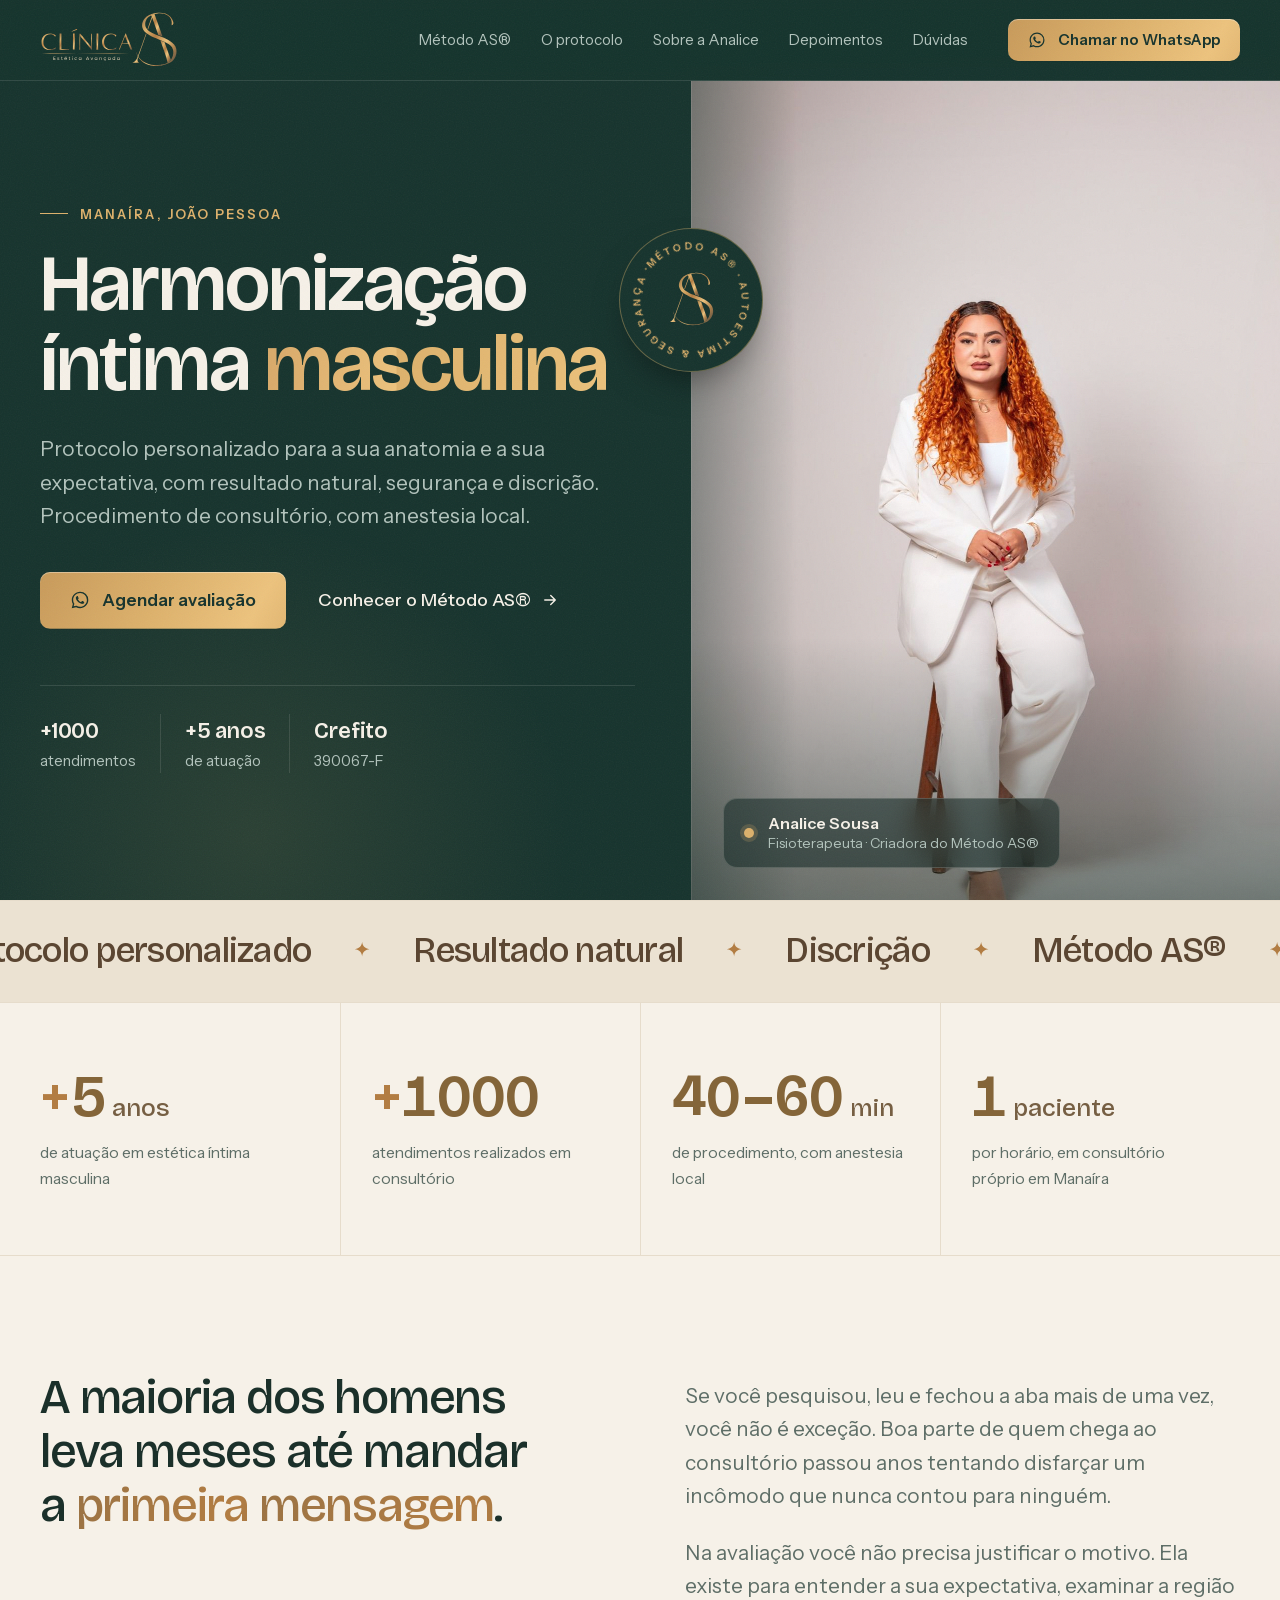
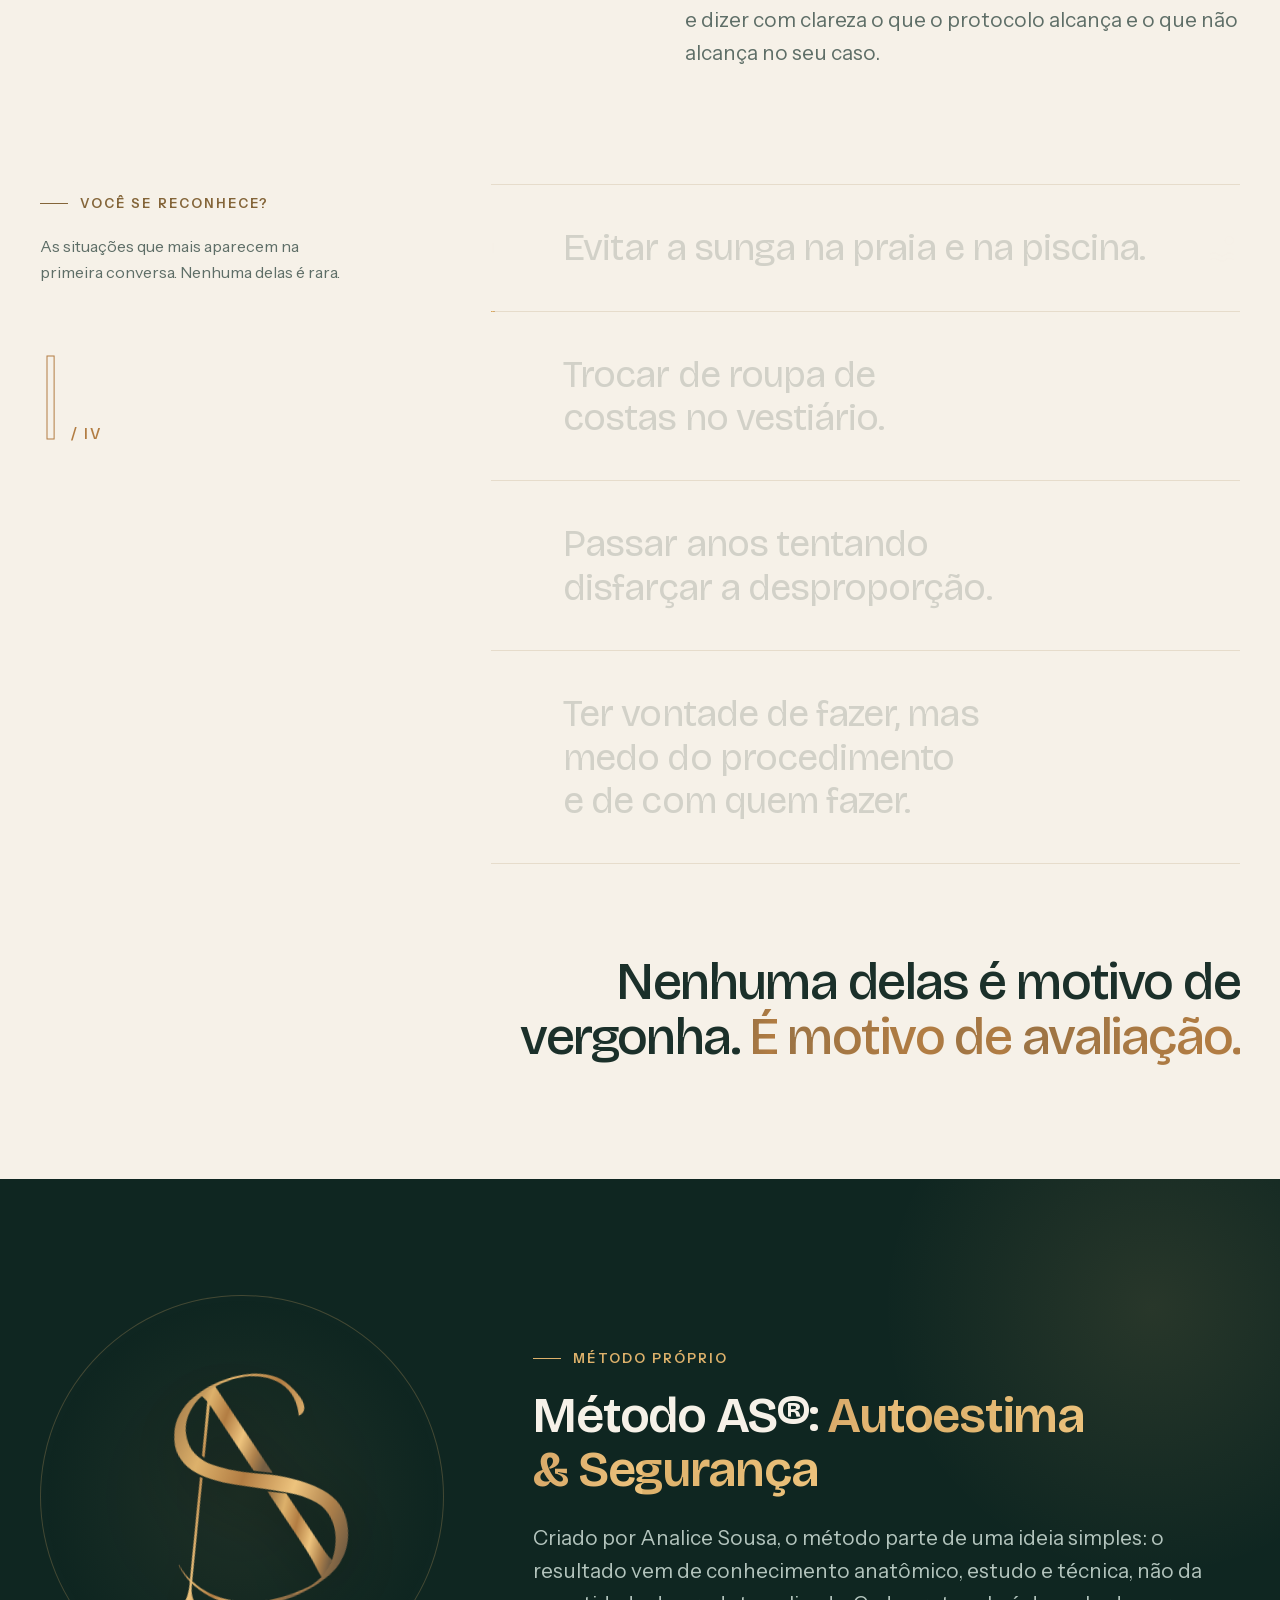
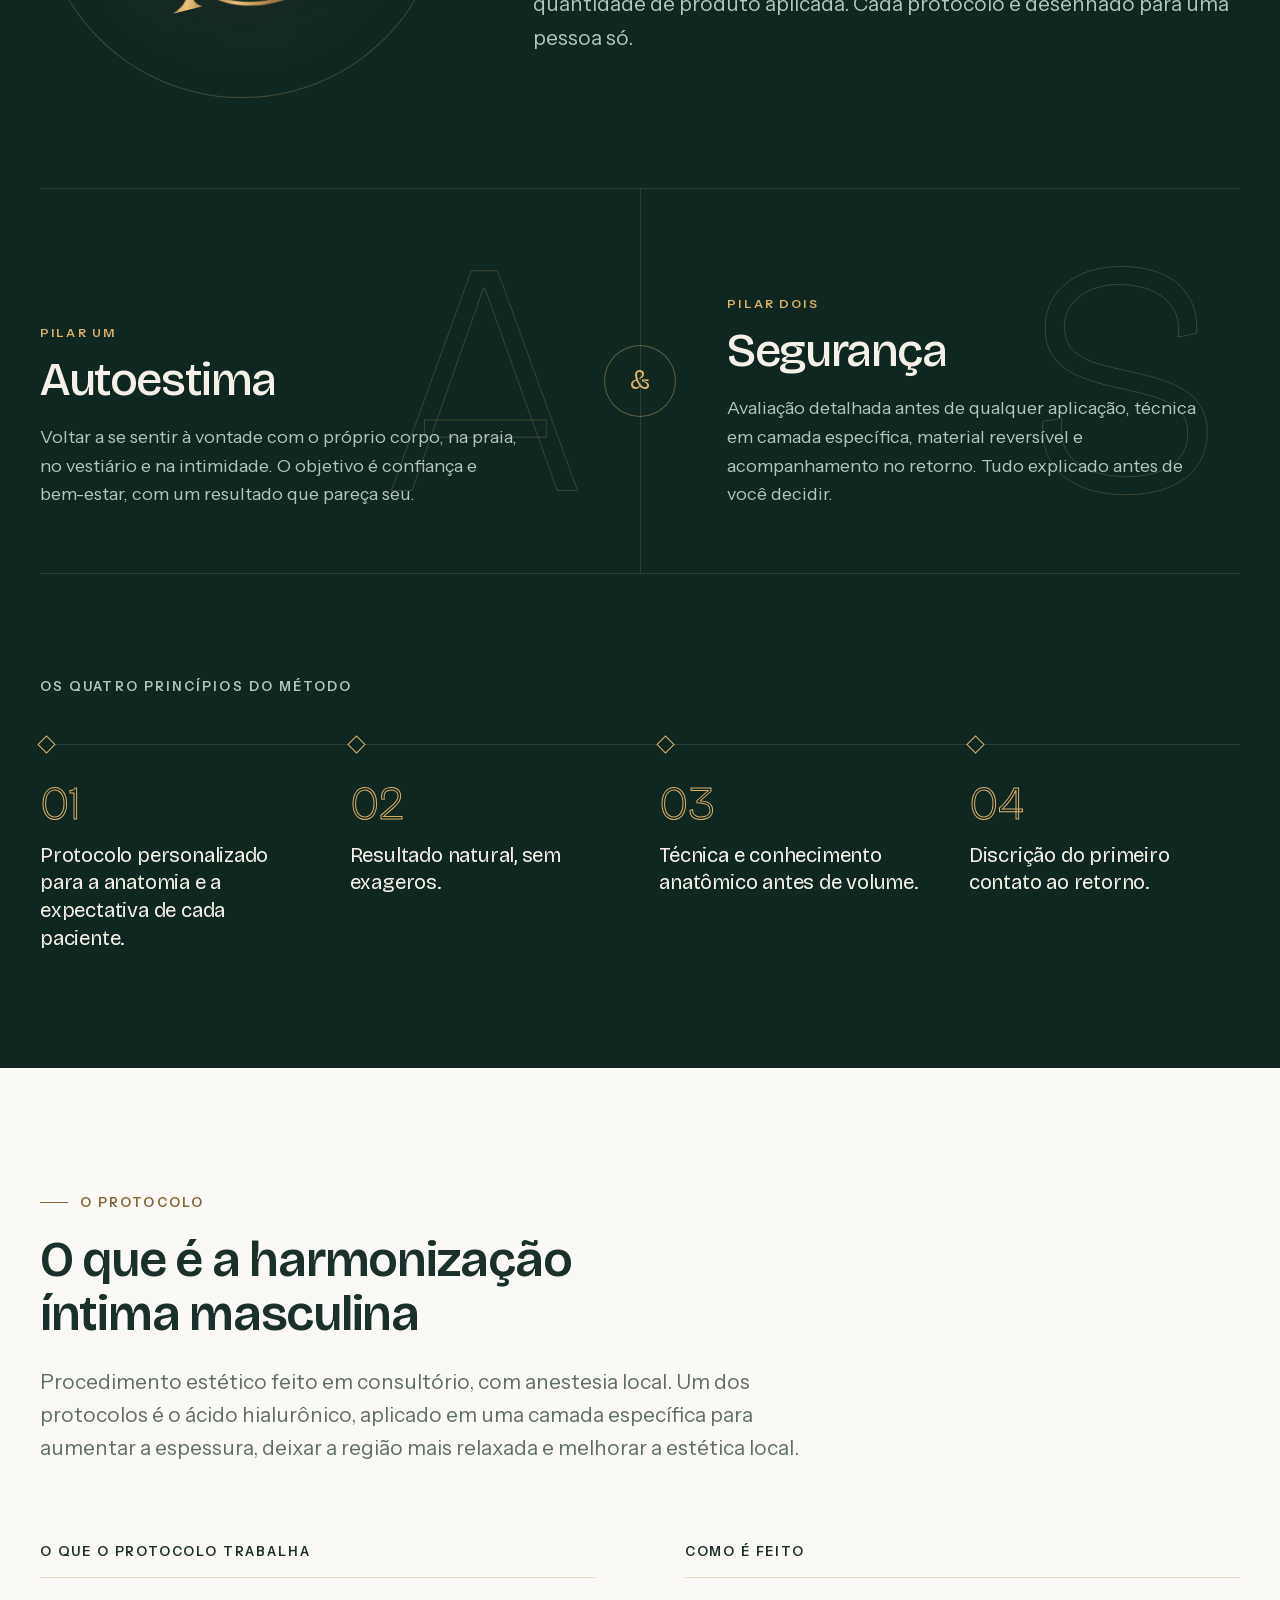
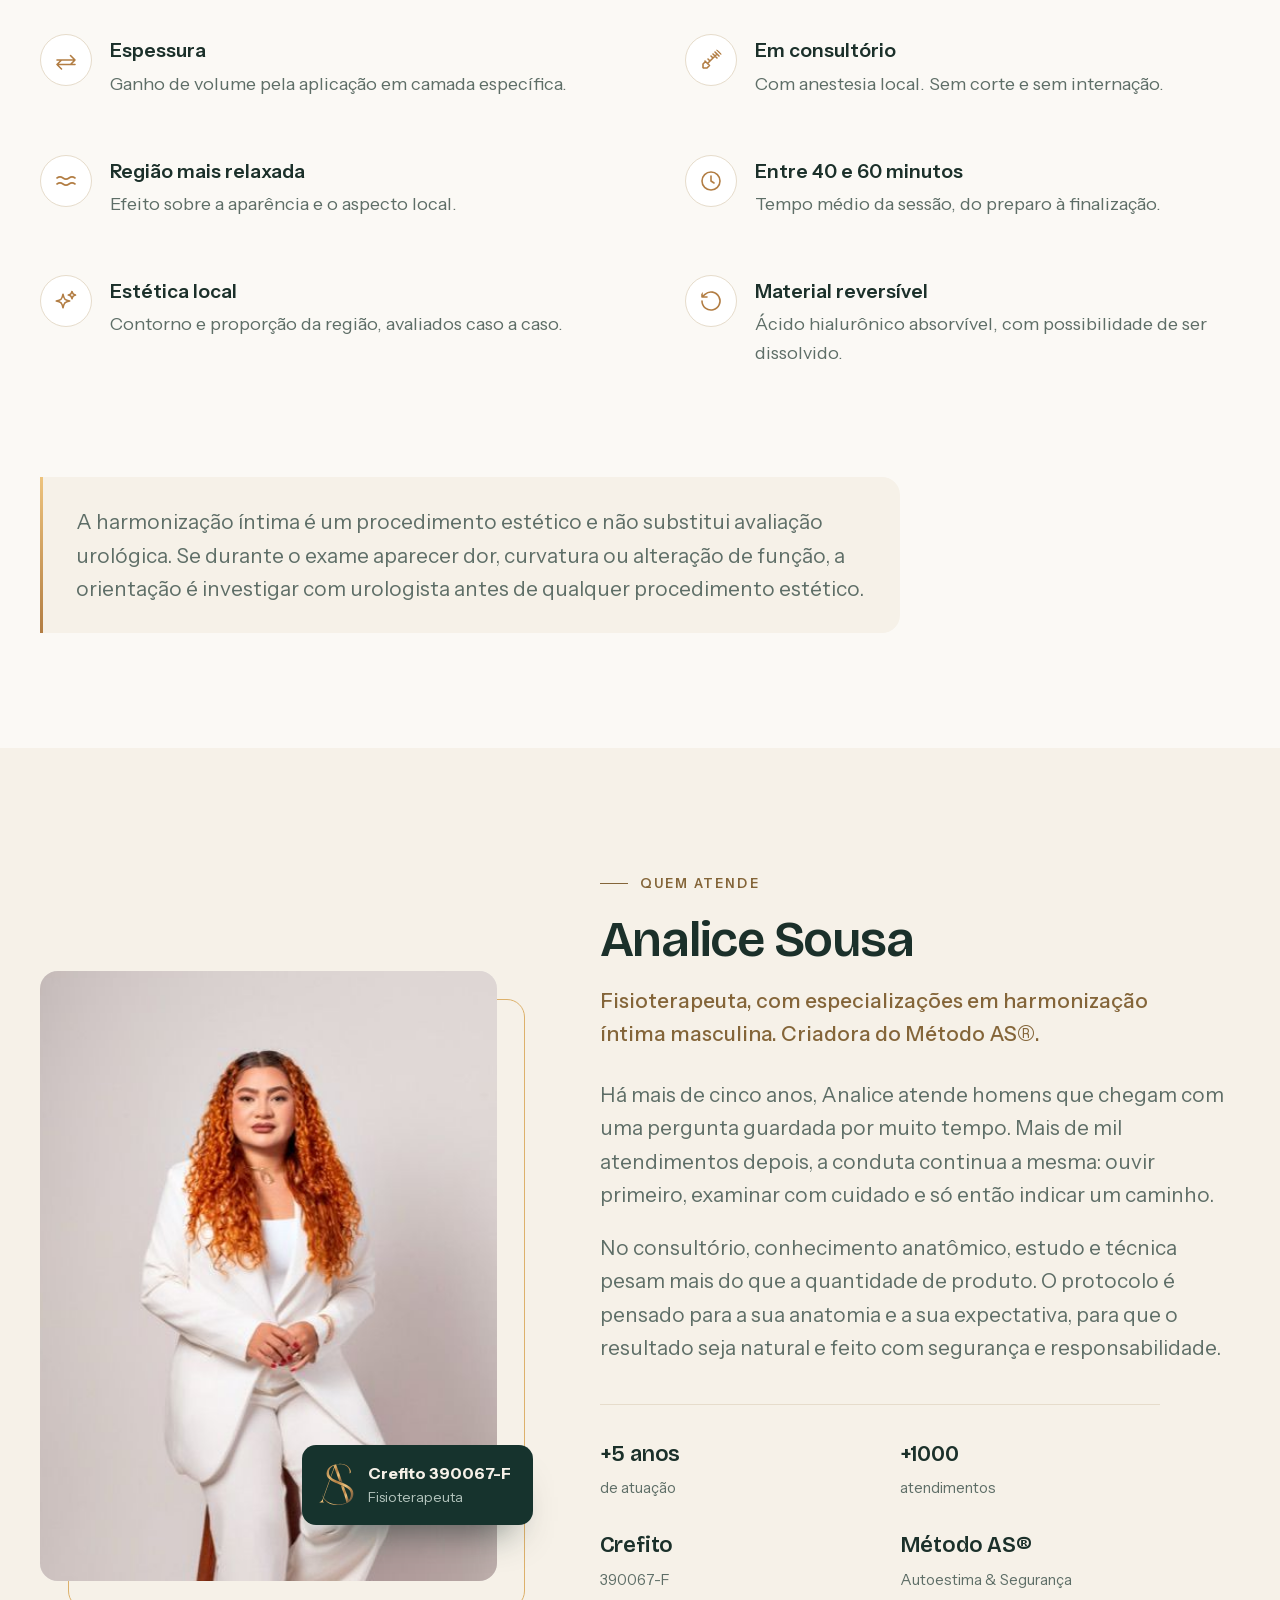
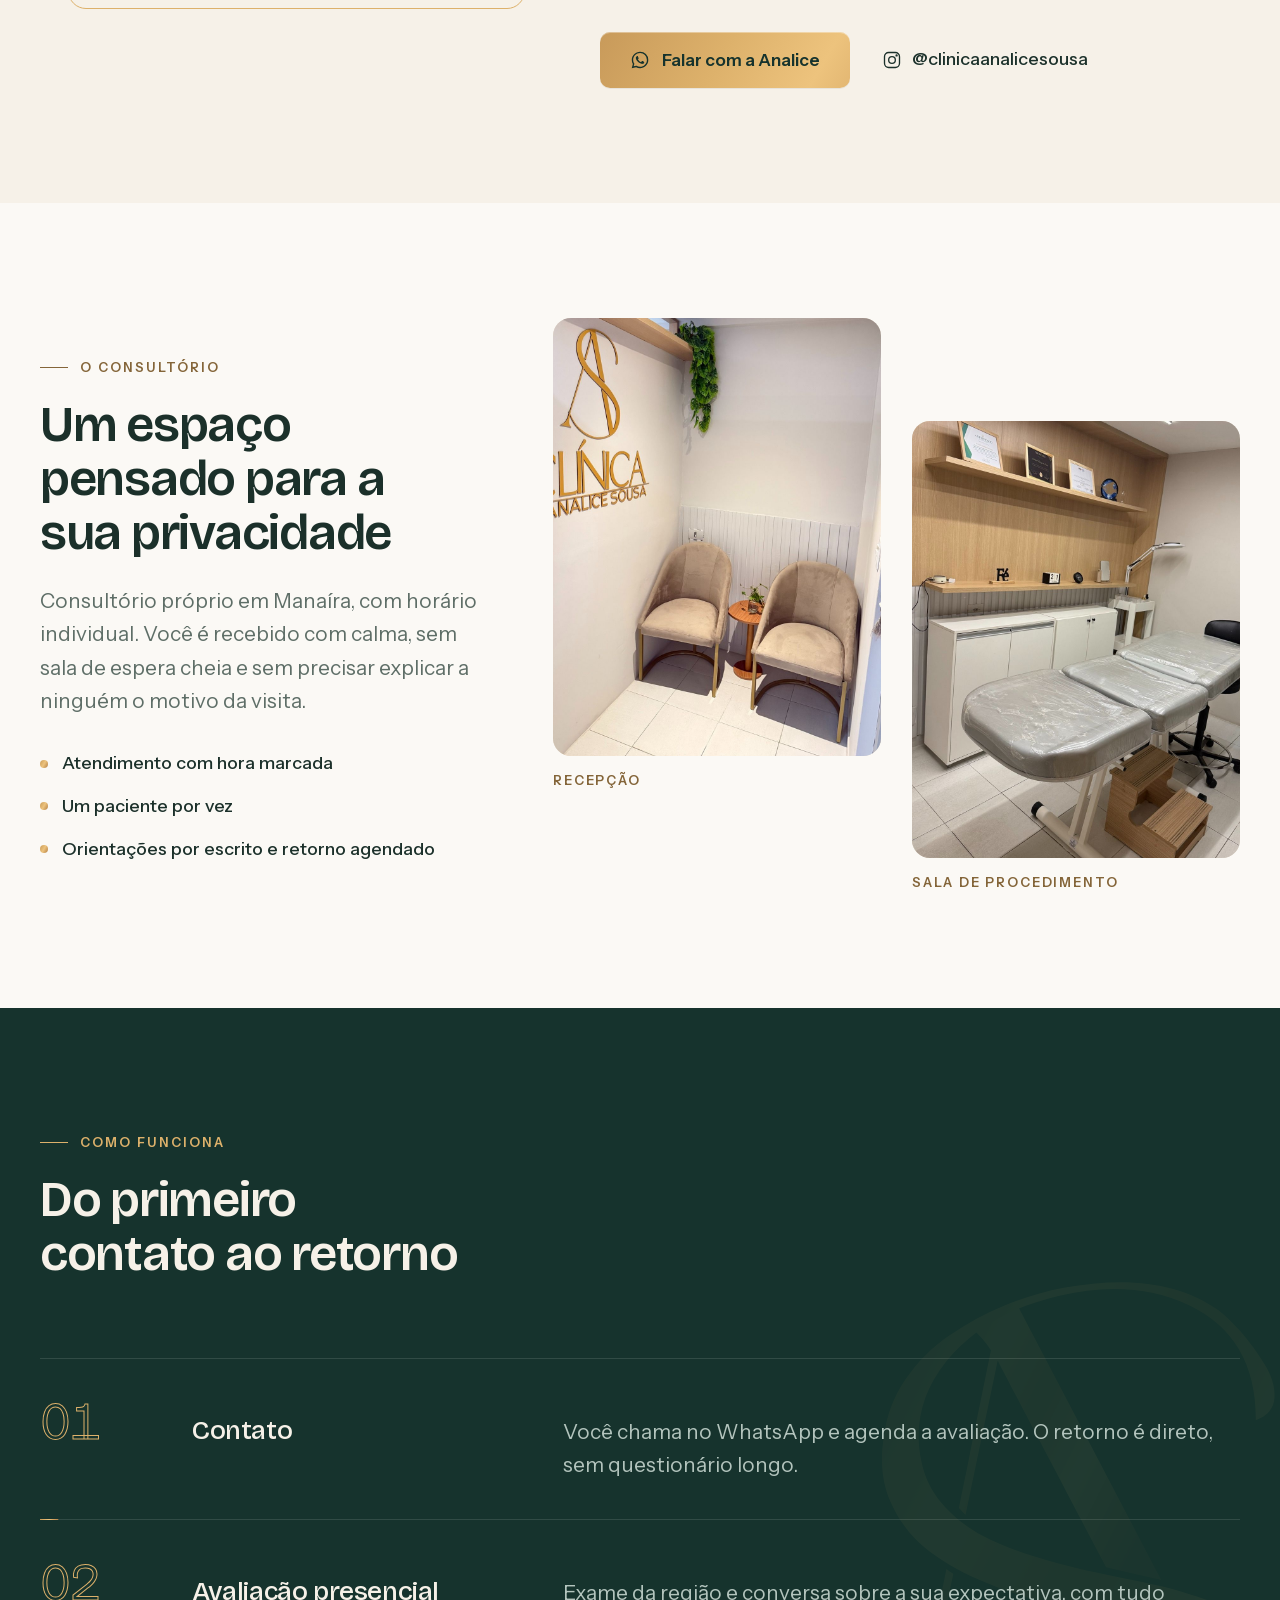
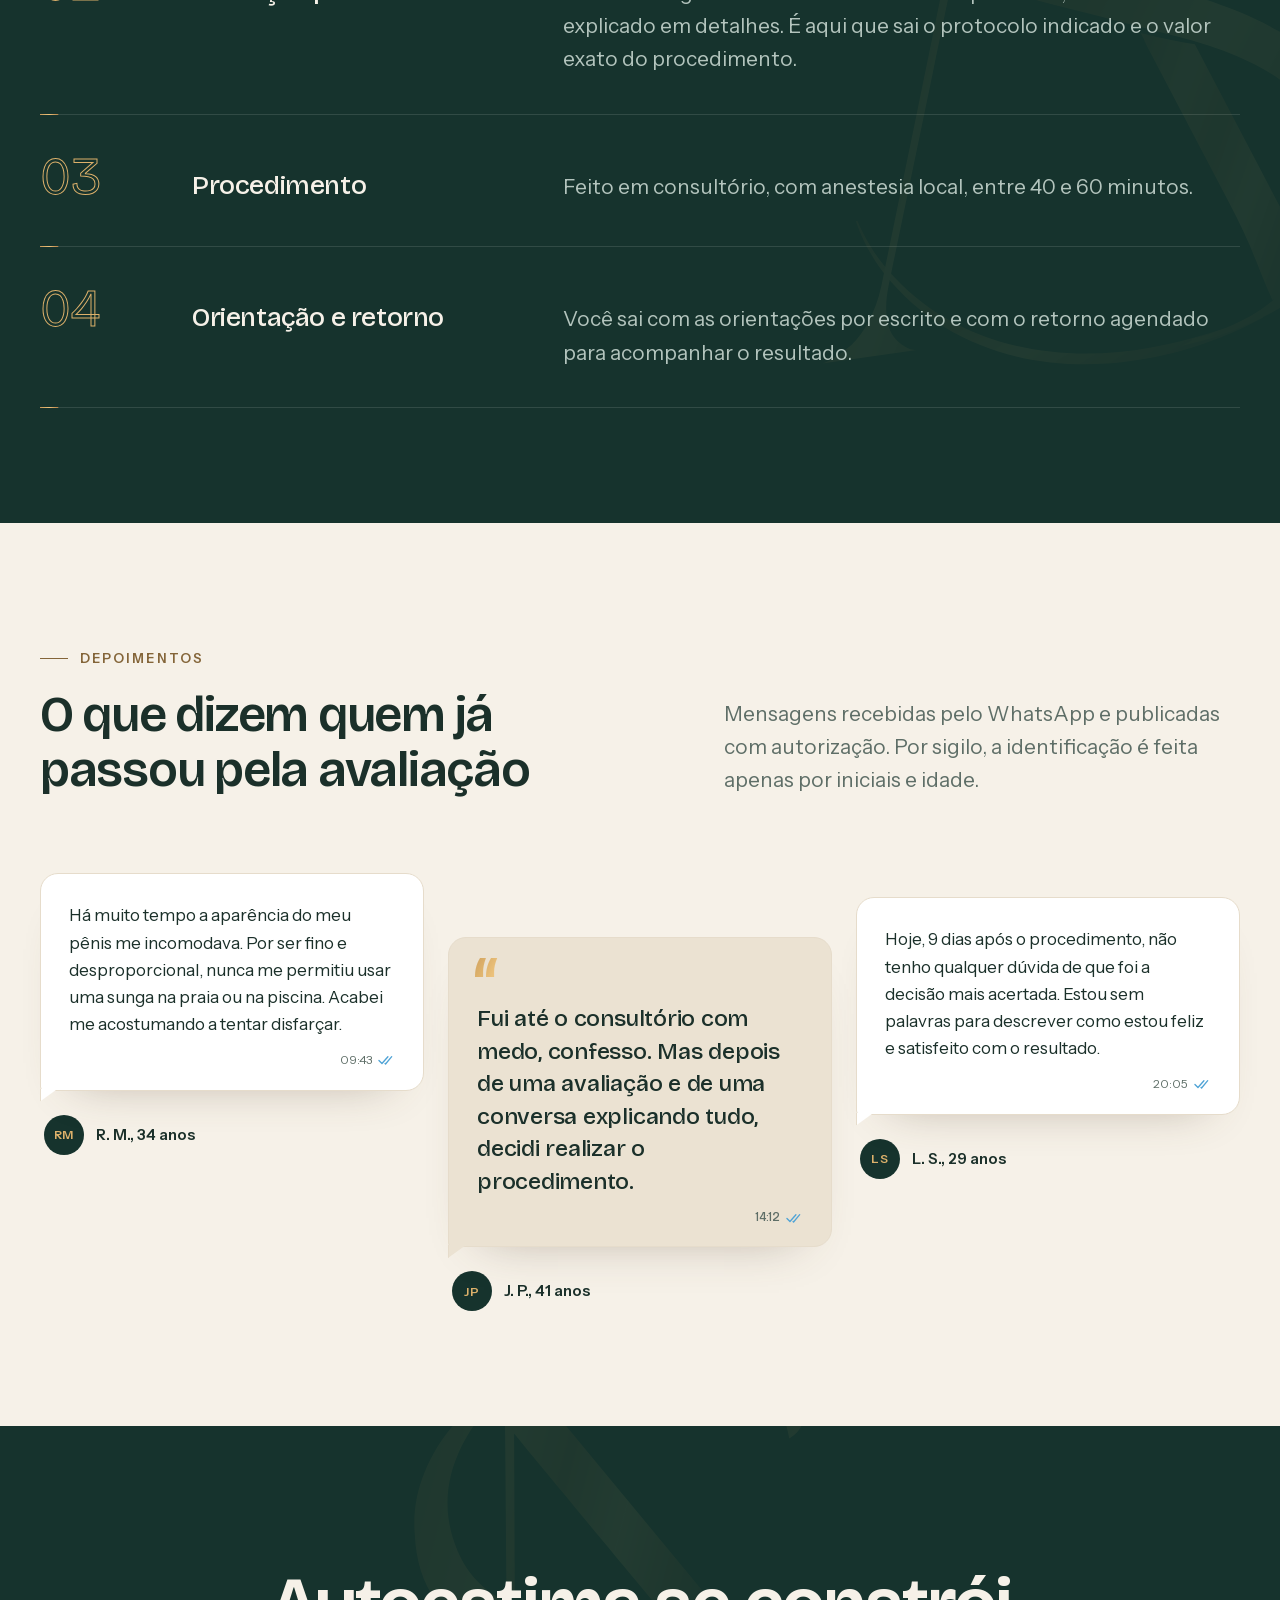
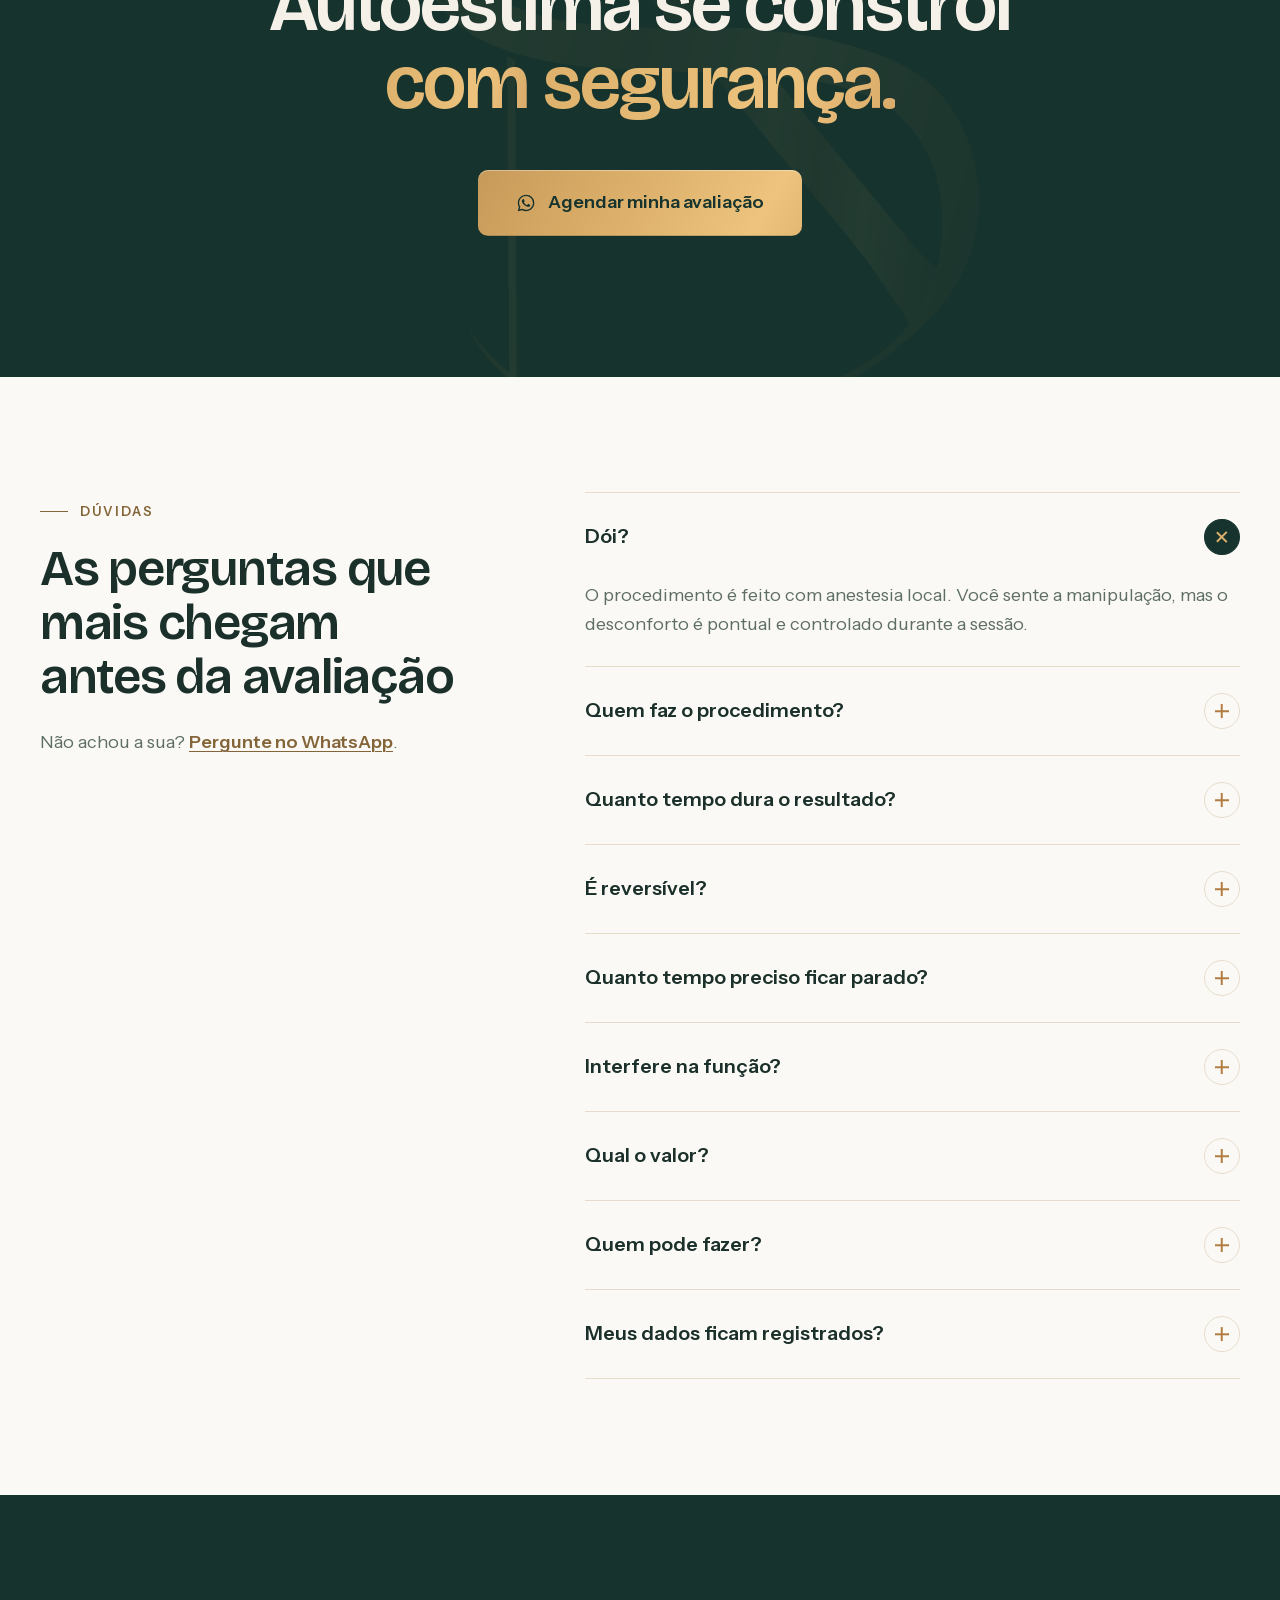
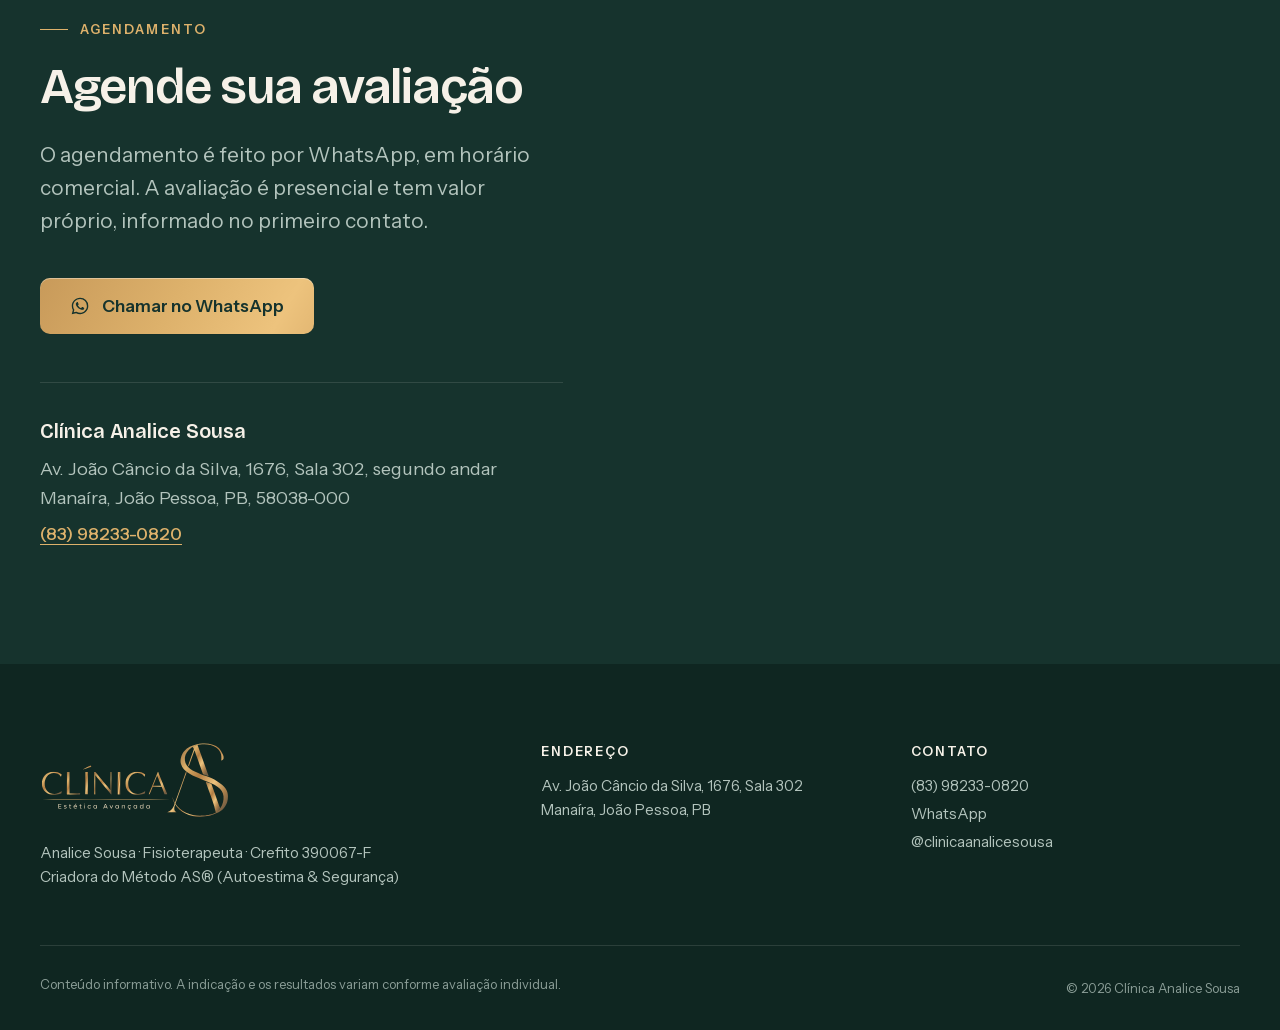
==== site/index.html @ ac2b82fa "initial commit" ====
<!DOCTYPE html>
<html lang="pt-BR">
<head>
  <meta charset="UTF-8">
  <meta name="viewport" content="width=device-width, initial-scale=1.0">
  <title>Harmonização Íntima Masculina | Clínica Analice Sousa — Manaíra, João Pessoa</title>
  <meta name="description" content="Harmonização íntima masculina com protocolo personalizado pelo Método AS® (Autoestima & Segurança). Consultório próprio em Manaíra, João Pessoa. Agende sua avaliação pelo WhatsApp.">
  <meta name="theme-color" content="#16332D">
  <link rel="icon" type="image/svg+xml" href="assets/img/monograma-as.svg">

  <meta property="og:type" content="website">
  <meta property="og:locale" content="pt_BR">
  <meta property="og:title" content="Harmonização íntima masculina | Clínica Analice Sousa">
  <meta property="og:description" content="Protocolo personalizado, resultado natural e discrição. Método AS®, em Manaíra, João Pessoa.">
  <meta property="og:image" content="assets/img/analice-sousa-sm.jpg">

  <link rel="preload" href="assets/fonts/bricolage-grotesque-var.woff2" as="font" type="font/woff2" crossorigin>
  <link rel="preload" href="assets/fonts/instrument-sans-var.woff2" as="font" type="font/woff2" crossorigin>
  <link rel="preload" href="assets/img/analice-sousa.jpg" as="image">
  <link rel="stylesheet" href="css/lenis.css">
  <link rel="stylesheet" href="css/styles.css">

  <!-- Marca a página como "com JS" antes da pintura, para os estados iniciais das animações -->
  <script>document.documentElement.classList.add('js');</script>

  <script type="application/ld+json">
  {
    "@context": "https://schema.org",
    "@type": "MedicalBusiness",
    "name": "Clínica Analice Sousa",
    "description": "Harmonização íntima masculina com protocolo personalizado. Método AS® (Autoestima & Segurança).",
    "telephone": "+55 83 98233-0820",
    "image": "assets/img/analice-sousa.jpg",
    "sameAs": ["https://www.instagram.com/clinicaanalicesousa/"],
    "address": {
      "@type": "PostalAddress",
      "streetAddress": "Av. João Câncio da Silva, 1676, Sala 302",
      "addressLocality": "João Pessoa",
      "addressRegion": "PB",
      "postalCode": "58038-000",
      "addressCountry": "BR"
    },
    "areaServed": "João Pessoa"
  }
  </script>
</head>
<body>

  <a class="skip-link" href="#conteudo">Pular para o conteúdo</a>

  <!-- Ícones reutilizados -->
  <svg width="0" height="0" class="visually-hidden" aria-hidden="true">
    <symbol id="i-whatsapp" viewBox="0 0 24 24">
      <path fill="currentColor" d="M12.04 2C6.58 2 2.13 6.45 2.13 11.91c0 1.75.46 3.45 1.32 4.95L2.05 22l5.25-1.38a9.9 9.9 0 0 0 4.74 1.21h.01c5.46 0 9.91-4.45 9.91-9.91A9.84 9.84 0 0 0 12.04 2zm0 18.15h-.01a8.2 8.2 0 0 1-4.19-1.15l-.3-.18-3.12.82.83-3.04-.2-.31a8.23 8.23 0 0 1-1.26-4.38c0-4.54 3.7-8.24 8.25-8.24a8.2 8.2 0 0 1 8.24 8.25c0 4.54-3.7 8.23-8.24 8.23zm4.52-6.16c-.25-.12-1.47-.72-1.69-.81-.23-.08-.39-.12-.56.13-.16.25-.64.81-.78.97-.14.17-.29.19-.54.06-.25-.12-1.05-.39-1.99-1.23-.74-.66-1.23-1.47-1.38-1.72-.14-.25-.02-.38.11-.5.11-.11.25-.29.37-.43.13-.15.17-.25.25-.42.08-.16.04-.31-.02-.43-.06-.12-.56-1.34-.76-1.84-.2-.48-.41-.42-.56-.43h-.48a.92.92 0 0 0-.66.31c-.23.25-.87.85-.87 2.07 0 1.22.89 2.4 1.01 2.56.12.17 1.75 2.67 4.23 3.74.59.26 1.05.41 1.41.52.59.19 1.13.16 1.56.1.48-.07 1.47-.6 1.67-1.18.21-.58.21-1.07.14-1.18-.06-.1-.22-.16-.47-.29z"/>
    </symbol>
    <symbol id="i-arrow" viewBox="0 0 24 24">
      <path fill="none" stroke="currentColor" stroke-width="1.8" stroke-linecap="round" stroke-linejoin="round" d="M5 12h14m-6-6 6 6-6 6"/>
    </symbol>
    <symbol id="i-instagram" viewBox="0 0 24 24">
      <g fill="none" stroke="currentColor" stroke-width="1.6"><rect x="3" y="3" width="18" height="18" rx="5"/><circle cx="12" cy="12" r="4"/><circle cx="17.5" cy="6.5" r=".6" fill="currentColor"/></g>
    </symbol>
    <symbol id="i-checks" viewBox="0 0 18 12">
      <path fill="none" stroke="currentColor" stroke-width="1.4" stroke-linecap="round" stroke-linejoin="round" d="m1 6.5 3.2 3.2L10.5 2.5M7.5 9.7l.5.5 6.5-7.7"/>
    </symbol>
    <symbol id="i-spark" viewBox="0 0 24 24">
      <path fill="currentColor" d="M12 2c.4 4.6 2.9 7.3 8 8-5.1.7-7.6 3.4-8 8-.4-4.6-2.9-7.3-8-8 5.1-.7 7.6-3.4 8-8z"/>
    </symbol>
  </svg>

  <!-- =========================================================
       CABEÇALHO (fixo durante toda a rolagem)
       ========================================================= -->
  <header class="site-header" data-header>
    <div class="container header-inner">
      <a href="#topo" class="brand" aria-label="Clínica Analice Sousa, voltar ao início" data-scroll-to>
        <img src="assets/img/logo-clinica-as-claro.svg" alt="" width="159" height="67">
      </a>

      <nav class="nav" aria-label="Principal">
        <a href="#metodo" data-scroll-to>Método AS®</a>
        <a href="#protocolo" data-scroll-to>O protocolo</a>
        <a href="#sobre" data-scroll-to>Sobre a Analice</a>
        <a href="#depoimentos" data-scroll-to>Depoimentos</a>
        <a href="#duvidas" data-scroll-to>Dúvidas</a>
      </nav>

      <a class="btn btn--gold btn--sm header-cta" href="https://wa.me/5583982330820?text=Ol%C3%A1%2C%20gostaria%20de%20informa%C3%A7%C3%B5es%20sobre%20a%20harmoniza%C3%A7%C3%A3o%20%C3%ADntima%20masculina." target="_blank" rel="noopener noreferrer">
        <svg class="btn__icon" aria-hidden="true"><use href="#i-whatsapp"/></svg>
        Chamar no WhatsApp
      </a>

      <button class="menu-toggle" type="button" aria-expanded="false" aria-controls="menu-mobile" data-menu-toggle>
        <span class="visually-hidden">Abrir menu</span>
        <span class="menu-toggle__bar"></span>
        <span class="menu-toggle__bar"></span>
      </button>
    </div>
    <div class="scroll-progress" aria-hidden="true"><span data-scroll-progress></span></div>

    <div class="menu-mobile" id="menu-mobile" hidden data-menu>
      <nav class="container menu-mobile__nav" aria-label="Menu">
        <a href="#metodo" data-scroll-to>Método AS®</a>
        <a href="#protocolo" data-scroll-to>O protocolo</a>
        <a href="#sobre" data-scroll-to>Sobre a Analice</a>
        <a href="#depoimentos" data-scroll-to>Depoimentos</a>
        <a href="#duvidas" data-scroll-to>Dúvidas</a>
        <a href="#agendamento" data-scroll-to>Agendar avaliação</a>
      </nav>
    </div>
  </header>

  <main id="conteudo">

    <!-- =========================================================
         HERO
         ========================================================= -->
    <section class="hero" id="topo">
      <div class="container hero__grid">
        <div class="hero__copy">
          <p class="eyebrow eyebrow--on-dark" data-hero-item>Manaíra, João Pessoa</p>
          <h1 class="hero__title" data-split>Harmonização íntima <em class="text-gold">masculina</em></h1>
          <p class="hero__lead" data-hero-item>Protocolo personalizado para a sua anatomia e a sua expectativa, com resultado natural, segurança e discrição. Procedimento de consultório, com anestesia local.</p>
          <div class="hero__actions" data-hero-item>
            <a class="btn btn--gold" href="https://wa.me/5583982330820?text=Ol%C3%A1%2C%20gostaria%20de%20agendar%20uma%20avalia%C3%A7%C3%A3o%20de%20harmoniza%C3%A7%C3%A3o%20%C3%ADntima%20masculina." target="_blank" rel="noopener noreferrer">
              <svg class="btn__icon" aria-hidden="true"><use href="#i-whatsapp"/></svg>
              Agendar avaliação
            </a>
            <a class="link-arrow link-arrow--on-dark" href="#metodo" data-scroll-to>
              Conhecer o Método AS®
              <svg aria-hidden="true"><use href="#i-arrow"/></svg>
            </a>
          </div>
          <ul class="hero__proof" data-hero-item>
            <li><strong>+1000</strong> atendimentos</li>
            <li><strong>+5 anos</strong> de atuação</li>
            <li><strong>Crefito</strong> 390067-F</li>
          </ul>
        </div>
      </div>

      <figure class="hero__media" data-hero-media>
        <span class="hero__curtain" aria-hidden="true" data-hero-curtain></span>
        <div class="hero__img-wrap" data-hero-img>
          <img src="assets/img/analice-sousa.jpg" srcset="assets/img/analice-sousa-sm.jpg 733w, assets/img/analice-sousa.jpg 1333w" sizes="(max-width: 960px) 100vw, 46vw" alt="Analice Sousa, fisioterapeuta e responsável pela Clínica Analice Sousa, sentada em estúdio com terno branco" width="1333" height="2000" fetchpriority="high">
        </div>

        <!-- Selo giratório -->
        <div class="seal" aria-hidden="true" data-seal>
          <svg class="seal__ring" viewBox="0 0 200 200" data-seal-ring>
            <defs><path id="seal-circle" d="M100,100 m-78,0 a78,78 0 1,1 156,0 a78,78 0 1,1 -156,0"/></defs>
            <text><textPath href="#seal-circle" textLength="486">MÉTODO AS® · AUTOESTIMA &amp; SEGURANÇA · </textPath></text>
          </svg>
          <img class="seal__mark" src="assets/img/monograma-as.svg" alt="">
        </div>

        <figcaption class="hero__tag" data-hero-tag>
          <span class="hero__tag-dot" aria-hidden="true"></span>
          <span><strong>Analice Sousa</strong> Fisioterapeuta · Criadora do Método AS®</span>
        </figcaption>
      </figure>
    </section>

    <!-- =========================================================
         FAIXA DE VALORES (marquee)
         ========================================================= -->
    <div class="marquee" aria-hidden="true" data-marquee>
      <div class="marquee__track" data-marquee-track>
        <span>Autoestima</span><svg><use href="#i-spark"/></svg>
        <span>Segurança</span><svg><use href="#i-spark"/></svg>
        <span>Protocolo personalizado</span><svg><use href="#i-spark"/></svg>
        <span>Resultado natural</span><svg><use href="#i-spark"/></svg>
        <span>Discrição</span><svg><use href="#i-spark"/></svg>
        <span>Método AS®</span><svg><use href="#i-spark"/></svg>
      </div>
    </div>

    <!-- =========================================================
         INDICADORES (números rolando)
         ========================================================= -->
    <section class="metrics" aria-label="Números da clínica">
      <div class="container metrics__grid">
        <div class="metric" data-reveal>
          <p class="metric__value"><span class="metric__plus">+</span><span class="odometer" data-odometer="5">5</span><span class="metric__unit">anos</span></p>
          <p class="metric__label">de atuação em estética íntima masculina</p>
        </div>
        <div class="metric" data-reveal>
          <p class="metric__value"><span class="metric__plus">+</span><span class="odometer" data-odometer="1000">1000</span></p>
          <p class="metric__label">atendimentos realizados em consultório</p>
        </div>
        <div class="metric" data-reveal>
          <p class="metric__value"><span class="odometer" data-odometer="40">40</span><span class="metric__dash">–</span><span class="odometer" data-odometer="60">60</span><span class="metric__unit">min</span></p>
          <p class="metric__label">de procedimento, com anestesia local</p>
        </div>
        <div class="metric" data-reveal>
          <p class="metric__value"><span class="odometer" data-odometer="1">1</span><span class="metric__unit">paciente</span></p>
          <p class="metric__label">por horário, em consultório próprio em Manaíra</p>
        </div>
      </div>
    </section>

    <!-- =========================================================
         ACOLHIMENTO + DORES
         ========================================================= -->
    <section class="section section--cream welcome">
      <div class="container">
        <div class="welcome__grid">
          <h2 class="welcome__title" data-split>A maioria dos homens leva meses até mandar a <em class="text-gold-dark">primeira mensagem</em>.</h2>
          <div class="welcome__text" data-reveal-group>
            <p>Se você pesquisou, leu e fechou a aba mais de uma vez, você não é exceção. Boa parte de quem chega ao consultório passou anos tentando disfarçar um incômodo que nunca contou para ninguém.</p>
            <p>Na avaliação você não precisa justificar o motivo. Ela existe para entender a sua expectativa, examinar a região e dizer com clareza o que o protocolo alcança e o que não alcança no seu caso.</p>
          </div>
        </div>

        <!-- Situações que o paciente reconhece: lista editorial que "acende" conforme a rolagem -->
        <div class="recognize">
          <div class="recognize__aside" data-reveal-group>
            <p class="eyebrow">Você se reconhece?</p>
            <p class="recognize__note">As situações que mais aparecem na primeira conversa. Nenhuma delas é rara.</p>
            <p class="recognize__counter" aria-hidden="true"><span data-recognize-counter>I</span><small>/ IV</small></p>
          </div>

          <ol class="recognize__list">
            <li class="recognize__item" data-recognize>
              <span class="recognize__num">I</span>
              <p class="recognize__text">Evitar a sunga na praia e na piscina.</p>
              <svg class="recognize__icon" viewBox="0 0 32 32" aria-hidden="true"><path d="M4 22c2.4-2 4.8-2 7.2 0s4.8 2 7.2 0 4.8-2 7.2 0M4 27c2.4-2 4.8-2 7.2 0s4.8 2 7.2 0 4.8-2 7.2 0M22 5a4 4 0 1 0 0 8 4 4 0 0 0 0-8z"/></svg>
            </li>
            <li class="recognize__item" data-recognize>
              <span class="recognize__num">II</span>
              <p class="recognize__text">Trocar de roupa de costas no vestiário.</p>
              <svg class="recognize__icon" viewBox="0 0 32 32" aria-hidden="true"><path d="M6 4h9v24H6zM17 4h9v24h-9zM12 14v3M20 14v3M6 9h9M17 9h9"/></svg>
            </li>
            <li class="recognize__item" data-recognize>
              <span class="recognize__num">III</span>
              <p class="recognize__text">Passar anos tentando disfarçar a desproporção.</p>
              <svg class="recognize__icon" viewBox="0 0 32 32" aria-hidden="true"><path d="M16 5c-6 0-11 4-11 9 0 7 5 13 11 13s11-6 11-13c0-5-5-9-11-9zM10 14c1.5-1 3.5-1 5 0M17 14c1.5-1 3.5-1 5 0M12 21c2.5 1.5 5.5 1.5 8 0"/></svg>
            </li>
            <li class="recognize__item" data-recognize>
              <span class="recognize__num">IV</span>
              <p class="recognize__text">Ter vontade de fazer, mas medo do procedimento e de com quem fazer.</p>
              <svg class="recognize__icon" viewBox="0 0 32 32" aria-hidden="true"><path d="M16 28c6.6 0 12-5.4 12-12S22.6 4 16 4 4 9.4 4 16s5.4 12 12 12zM12.5 12.5a3.5 3.5 0 1 1 5 3.2c-1 .5-1.5 1.3-1.5 2.3v.5M16 22.5v.5"/></svg>
            </li>
          </ol>
        </div>

        <p class="recognize__close" data-split>Nenhuma delas é motivo de vergonha. <em class="text-gold-dark">É motivo de avaliação.</em></p>
      </div>
    </section>

    <!-- =========================================================
         MÉTODO AS®
         ========================================================= -->
    <section class="section section--dark method" id="metodo">
      <div class="method__glow" aria-hidden="true"></div>
      <div class="container">
        <div class="method__head">
          <div class="method__mark-wrap" aria-hidden="true">
            <img class="method__mark" src="assets/img/monograma-as.svg" alt="" data-method-mark>
          </div>
          <div data-reveal-group>
            <p class="eyebrow eyebrow--on-dark">Método próprio</p>
            <h2 class="h2">Método AS®: <span class="text-gold">Autoestima &amp; Segurança</span></h2>
            <p class="lead lead--on-dark">Criado por Analice Sousa, o método parte de uma ideia simples: o resultado vem de conhecimento anatômico, estudo e técnica, não da quantidade de produto aplicada. Cada protocolo é desenhado para uma pessoa só.</p>
          </div>
        </div>

        <!-- Pilares sem caixas: letra monumental em traço atrás do texto -->
        <div class="pillars">
          <article class="pillar" data-pillar>
            <span class="pillar__letter" aria-hidden="true">A</span>
            <div class="pillar__body">
              <p class="pillar__kicker">Pilar um</p>
              <h3 class="pillar__title">Autoestima</h3>
              <p>Voltar a se sentir à vontade com o próprio corpo, na praia, no vestiário e na intimidade. O objetivo é confiança e bem-estar, com um resultado que pareça seu.</p>
            </div>
          </article>
          <span class="pillars__amp" aria-hidden="true">&amp;</span>
          <article class="pillar" data-pillar>
            <span class="pillar__letter" aria-hidden="true">S</span>
            <div class="pillar__body">
              <p class="pillar__kicker">Pilar dois</p>
              <h3 class="pillar__title">Segurança</h3>
              <p>Avaliação detalhada antes de qualquer aplicação, técnica em camada específica, material reversível e acompanhamento no retorno. Tudo explicado antes de você decidir.</p>
            </div>
          </article>
        </div>

        <!-- Princípios em linha do tempo dourada, desenhada ao rolar -->
        <div class="tenets" data-tenets>
          <p class="tenets__label">Os quatro princípios do método</p>
          <div class="tenets__track" aria-hidden="true"><span data-tenets-line></span></div>
          <ol class="tenets__list">
            <li class="tenet" data-tenet>
              <span class="tenet__node" aria-hidden="true"></span>
              <span class="tenet__num">01</span>
              <p>Protocolo personalizado para a anatomia e a expectativa de cada paciente.</p>
            </li>
            <li class="tenet" data-tenet>
              <span class="tenet__node" aria-hidden="true"></span>
              <span class="tenet__num">02</span>
              <p>Resultado natural, sem exageros.</p>
            </li>
            <li class="tenet" data-tenet>
              <span class="tenet__node" aria-hidden="true"></span>
              <span class="tenet__num">03</span>
              <p>Técnica e conhecimento anatômico antes de volume.</p>
            </li>
            <li class="tenet" data-tenet>
              <span class="tenet__node" aria-hidden="true"></span>
              <span class="tenet__num">04</span>
              <p>Discrição do primeiro contato ao retorno.</p>
            </li>
          </ol>
        </div>
      </div>
    </section>

    <!-- =========================================================
         O PROTOCOLO
         ========================================================= -->
    <section class="section section--light" id="protocolo">
      <div class="container">
        <div class="protocol__head">
          <header class="section-head" data-reveal-group>
            <p class="eyebrow">O protocolo</p>
            <h2 class="h2">O que é a harmonização íntima masculina</h2>
            <p class="lead">Procedimento estético feito em consultório, com anestesia local. Um dos protocolos é o ácido hialurônico, aplicado em uma camada específica para aumentar a espessura, deixar a região mais relaxada e melhorar a estética local.</p>
          </header>

          <!-- Seringa em traço, desenhada ao rolar -->
          <svg class="syringe" viewBox="0 0 320 120" aria-hidden="true" data-syringe>
            <path pathLength="1" d="M18 60h34M52 42v36M52 48h22v24H52M74 44h150a6 6 0 0 1 6 6v20a6 6 0 0 1-6 6H74zM230 54h28v12h-28M258 60h52"/>
            <path pathLength="1" d="M104 44v10M128 44v14M152 44v10M176 44v14M200 44v10"/>
            <path class="syringe__fill" pathLength="1" d="M152 66h70"/>
          </svg>
        </div>

        <div class="features">
          <div class="feature-col">
            <h3 class="list-title"><span>O que o protocolo trabalha</span><i class="rule" data-rule></i></h3>
            <ul class="feature-list" data-reveal-group>
              <li class="feature">
                <svg class="feature__icon" viewBox="0 0 24 24" aria-hidden="true"><path d="M7.5 21 3 16.5m0 0L7.5 12M3 16.5h18m-4.5-9L21 12m0 0-4.5 4.5M21 12H3"/></svg>
                <div><h4>Espessura</h4><p>Ganho de volume pela aplicação em camada específica.</p></div>
              </li>
              <li class="feature">
                <svg class="feature__icon" viewBox="0 0 24 24" aria-hidden="true"><path d="M3 9c2-1.5 4-1.5 6 0s4 1.5 6 0 4-1.5 6 0M3 15c2-1.5 4-1.5 6 0s4 1.5 6 0 4-1.5 6 0"/></svg>
                <div><h4>Região mais relaxada</h4><p>Efeito sobre a aparência e o aspecto local.</p></div>
              </li>
              <li class="feature">
                <svg class="feature__icon" viewBox="0 0 24 24" aria-hidden="true"><path d="M9.8 15.9 9 18.8l-.8-2.9a4.5 4.5 0 0 0-3.1-3.1L2.3 12l2.8-.8a4.5 4.5 0 0 0 3.1-3.1L9 5.3l.8 2.8a4.5 4.5 0 0 0 3.1 3.1l2.8.8-2.8.8a4.5 4.5 0 0 0-3.1 3.1zM18.3 8.7 18 9.8l-.3-1a3.4 3.4 0 0 0-2.4-2.5L14.3 6l1-.3a3.4 3.4 0 0 0 2.4-2.4l.3-1 .3 1a3.4 3.4 0 0 0 2.4 2.4l1 .3-1 .3a3.4 3.4 0 0 0-2.4 2.4z"/></svg>
                <div><h4>Estética local</h4><p>Contorno e proporção da região, avaliados caso a caso.</p></div>
              </li>
            </ul>
          </div>

          <div class="feature-col">
            <h3 class="list-title"><span>Como é feito</span><i class="rule" data-rule></i></h3>
            <ul class="feature-list" data-reveal-group>
              <li class="feature">
                <svg class="feature__icon" viewBox="0 0 24 24" aria-hidden="true"><path d="m18 2 4 4m-6-2 4 4m-2-2-9.5 9.5M14 6l4 4m-7.5 7.5L6 13m4.5 4.5L8 20H4v-4l2.5-2.5M9 11l2 2m1-5 2 2"/></svg>
                <div><h4>Em consultório</h4><p>Com anestesia local. Sem corte e sem internação.</p></div>
              </li>
              <li class="feature">
                <svg class="feature__icon" viewBox="0 0 24 24" aria-hidden="true"><path d="M12 7v5l3 2m6-2a9 9 0 1 1-18 0 9 9 0 0 1 18 0z"/></svg>
                <div><h4>Entre 40 e 60 minutos</h4><p>Tempo médio da sessão, do preparo à finalização.</p></div>
              </li>
              <li class="feature">
                <svg class="feature__icon" viewBox="0 0 24 24" aria-hidden="true"><path d="M3 12a9 9 0 1 0 3-6.7L3 8m0-5v5h5"/></svg>
                <div><h4>Material reversível</h4><p>Ácido hialurônico absorvível, com possibilidade de ser dissolvido.</p></div>
              </li>
            </ul>
          </div>
        </div>

        <aside class="notice" data-reveal>
          <p>A harmonização íntima é um procedimento estético e não substitui avaliação urológica. Se durante o exame aparecer dor, curvatura ou alteração de função, a orientação é investigar com urologista antes de qualquer procedimento estético.</p>
        </aside>
      </div>
    </section>

    <!-- =========================================================
         QUEM ATENDE
         ========================================================= -->
    <section class="section section--cream about" id="sobre">
      <div class="container about__grid">
        <figure class="about__media" data-reveal-media>
          <span class="about__frame" aria-hidden="true"></span>
          <div class="about__img">
            <img data-parallax data-zoom="1.7" src="assets/img/analice-sousa-sm.jpg" alt="Retrato de Analice Sousa, de terno branco, sentada em estúdio" width="733" height="1100" loading="lazy">
          </div>
          <figcaption class="about__badge">
            <img src="assets/img/monograma-as.svg" alt="" aria-hidden="true">
            <span><strong>Crefito 390067-F</strong>Fisioterapeuta</span>
          </figcaption>
        </figure>

        <div class="about__copy">
          <header data-reveal-group>
            <p class="eyebrow">Quem atende</p>
            <h2 class="h2">Analice Sousa</h2>
            <p class="about__role">Fisioterapeuta, com especializações em harmonização íntima masculina. Criadora do Método AS®.</p>
          </header>
          <div class="about__text" data-reveal-group>
            <p>Há mais de cinco anos, Analice atende homens que chegam com uma pergunta guardada por muito tempo. Mais de mil atendimentos depois, a conduta continua a mesma: ouvir primeiro, examinar com cuidado e só então indicar um caminho.</p>
            <p>No consultório, conhecimento anatômico, estudo e técnica pesam mais do que a quantidade de produto. O protocolo é pensado para a sua anatomia e a sua expectativa, para que o resultado seja natural e feito com segurança e responsabilidade.</p>
          </div>

          <dl class="credentials" data-reveal-group>
            <div><dt>+5 anos</dt><dd>de atuação</dd></div>
            <div><dt>+1000</dt><dd>atendimentos</dd></div>
            <div><dt>Crefito</dt><dd>390067-F</dd></div>
            <div><dt>Método AS®</dt><dd>Autoestima &amp; Segurança</dd></div>
          </dl>

          <div class="about__actions" data-reveal>
            <a class="btn btn--gold" href="https://wa.me/5583982330820?text=Ol%C3%A1%2C%20Analice!%20Gostaria%20de%20agendar%20uma%20avalia%C3%A7%C3%A3o." target="_blank" rel="noopener noreferrer">
              <svg class="btn__icon" aria-hidden="true"><use href="#i-whatsapp"/></svg>
              Falar com a Analice
            </a>
            <a class="link-arrow" href="https://www.instagram.com/clinicaanalicesousa/" target="_blank" rel="noopener noreferrer">
              <svg class="link-arrow__lead" aria-hidden="true"><use href="#i-instagram"/></svg>
              @clinicaanalicesousa
            </a>
          </div>
        </div>
      </div>
    </section>

    <!-- =========================================================
         O CONSULTÓRIO
         ========================================================= -->
    <section class="section section--light space">
      <div class="container space__grid">
        <header class="space__copy" data-reveal-group>
          <p class="eyebrow">O consultório</p>
          <h2 class="h2">Um espaço pensado para a sua privacidade</h2>
          <p class="lead">Consultório próprio em Manaíra, com horário individual. Você é recebido com calma, sem sala de espera cheia e sem precisar explicar a ninguém o motivo da visita.</p>
          <ul class="space__list">
            <li>Atendimento com hora marcada</li>
            <li>Um paciente por vez</li>
            <li>Orientações por escrito e retorno agendado</li>
          </ul>
        </header>

        <figure class="space__photo space__photo--a" data-reveal-media>
          <div class="space__img">
            <img data-parallax src="assets/img/consultorio-recepcao.jpg" alt="Recepção da Clínica Analice Sousa com o logotipo dourado na parede e duas poltronas bege" width="1200" height="1600" loading="lazy">
          </div>
          <figcaption>Recepção</figcaption>
        </figure>
        <figure class="space__photo space__photo--b" data-reveal-media>
          <div class="space__img">
            <img data-parallax src="assets/img/consultorio-sala.jpg" alt="Sala de procedimento com maca, certificados na parede e iluminação clara" width="1200" height="1600" loading="lazy">
          </div>
          <figcaption>Sala de procedimento</figcaption>
        </figure>
      </div>
    </section>

    <!-- =========================================================
         ETAPAS
         ========================================================= -->
    <section class="section section--dark steps" id="etapas">
      <img class="steps__mark" src="assets/img/monograma-as.svg" alt="" aria-hidden="true" data-steps-mark>
      <div class="container">
        <header class="section-head" data-reveal-group>
          <p class="eyebrow eyebrow--on-dark">Como funciona</p>
          <h2 class="h2">Do primeiro contato ao retorno</h2>
        </header>

        <ol class="steps__list">
          <li class="step">
            <span class="step__num">01</span>
            <h3 class="step__title">Contato</h3>
            <p class="step__text">Você chama no WhatsApp e agenda a avaliação. O retorno é direto, sem questionário longo.</p>
          </li>
          <li class="step">
            <span class="step__num">02</span>
            <h3 class="step__title">Avaliação presencial</h3>
            <p class="step__text">Exame da região e conversa sobre a sua expectativa, com tudo explicado em detalhes. É aqui que sai o protocolo indicado e o valor exato do procedimento.</p>
          </li>
          <li class="step">
            <span class="step__num">03</span>
            <h3 class="step__title">Procedimento</h3>
            <p class="step__text">Feito em consultório, com anestesia local, entre 40 e 60 minutos.</p>
          </li>
          <li class="step">
            <span class="step__num">04</span>
            <h3 class="step__title">Orientação e retorno</h3>
            <p class="step__text">Você sai com as orientações por escrito e com o retorno agendado para acompanhar o resultado.</p>
          </li>
        </ol>
      </div>
    </section>

    <!-- =========================================================
         DEPOIMENTOS
         ========================================================= -->
    <!-- ATENÇÃO: os três trechos vêm de UM relato real (WhatsApp) dividido em três, com iniciais e idades fictícias,
         a pedido. Substituir por relatos reais e autorizados de pacientes distintos antes de publicar. -->
    <section class="section section--cream testimonials-section" id="depoimentos">
      <div class="container">
        <header class="section-head section-head--split" data-reveal-group>
          <div>
            <p class="eyebrow">Depoimentos</p>
            <h2 class="h2">O que dizem quem já passou pela avaliação</h2>
          </div>
          <p class="lead">Mensagens recebidas pelo WhatsApp e publicadas com autorização. Por sigilo, a identificação é feita apenas por iniciais e idade.</p>
        </header>

        <div class="testimonials">
          <figure class="chat" data-chat>
            <blockquote class="chat__bubble">
              <p>Há muito tempo a aparência do meu pênis me incomodava. Por ser fino e desproporcional, nunca me permitiu usar uma sunga na praia ou na piscina. Acabei me acostumando a tentar disfarçar.</p>
              <span class="chat__meta">09:43 <svg aria-hidden="true"><use href="#i-checks"/></svg></span>
            </blockquote>
            <figcaption class="chat__who"><span class="chat__avatar" aria-hidden="true">RM</span>R. M., 34 anos</figcaption>
          </figure>

          <figure class="chat chat--feature" data-chat>
            <span class="chat__quote" aria-hidden="true">“</span>
            <blockquote class="chat__bubble">
              <p>Fui até o consultório com medo, confesso. Mas depois de uma avaliação e de uma conversa explicando tudo, decidi realizar o procedimento.</p>
              <span class="chat__meta">14:12 <svg aria-hidden="true"><use href="#i-checks"/></svg></span>
            </blockquote>
            <figcaption class="chat__who"><span class="chat__avatar" aria-hidden="true">JP</span>J. P., 41 anos</figcaption>
          </figure>

          <figure class="chat" data-chat>
            <blockquote class="chat__bubble">
              <p>Hoje, 9 dias após o procedimento, não tenho qualquer dúvida de que foi a decisão mais acertada. Estou sem palavras para descrever como estou feliz e satisfeito com o resultado.</p>
              <span class="chat__meta">20:05 <svg aria-hidden="true"><use href="#i-checks"/></svg></span>
            </blockquote>
            <figcaption class="chat__who"><span class="chat__avatar" aria-hidden="true">LS</span>L. S., 29 anos</figcaption>
          </figure>
        </div>
      </div>
    </section>

    <!-- =========================================================
         CHAMADA
         ========================================================= -->
    <section class="cta-band">
      <img class="cta-band__mark" src="assets/img/monograma-as.svg" alt="" aria-hidden="true" data-cta-mark>
      <div class="container cta-band__inner">
        <p class="cta-band__title" data-split>Autoestima se constrói <em class="text-gold">com segurança.</em></p>
        <div data-reveal>
          <a class="btn btn--gold btn--lg" href="https://wa.me/5583982330820?text=Ol%C3%A1%2C%20gostaria%20de%20agendar%20uma%20avalia%C3%A7%C3%A3o%20de%20harmoniza%C3%A7%C3%A3o%20%C3%ADntima%20masculina." target="_blank" rel="noopener noreferrer">
            <svg class="btn__icon" aria-hidden="true"><use href="#i-whatsapp"/></svg>
            Agendar minha avaliação
          </a>
        </div>
      </div>
    </section>

    <!-- =========================================================
         FAQ
         ========================================================= -->
    <!-- Respostas clínicas herdadas da referência: validar com a Analice antes de publicar. -->
    <section class="section section--light" id="duvidas">
      <div class="container faq__grid">
        <header class="faq__head" data-reveal-group>
          <p class="eyebrow">Dúvidas</p>
          <h2 class="h2">As perguntas que mais chegam antes da avaliação</h2>
          <p class="faq__aside">Não achou a sua? <a href="https://wa.me/5583982330820?text=Ol%C3%A1%2C%20tenho%20uma%20d%C3%BAvida%20sobre%20a%20harmoniza%C3%A7%C3%A3o%20%C3%ADntima%20masculina." target="_blank" rel="noopener noreferrer">Pergunte no WhatsApp</a>.</p>
        </header>

        <div class="faq" data-faq data-reveal-group>
          <div class="faq__item">
            <h3><button class="faq__trigger" type="button" aria-expanded="false" aria-controls="faq-1" id="faq-1-btn">Dói?<span class="faq__icon" aria-hidden="true"></span></button></h3>
            <div class="faq__panel" id="faq-1" role="region" aria-labelledby="faq-1-btn" hidden>
              <p>O procedimento é feito com anestesia local. Você sente a manipulação, mas o desconforto é pontual e controlado durante a sessão.</p>
            </div>
          </div>
          <div class="faq__item">
            <h3><button class="faq__trigger" type="button" aria-expanded="false" aria-controls="faq-2" id="faq-2-btn">Quem faz o procedimento?<span class="faq__icon" aria-hidden="true"></span></button></h3>
            <div class="faq__panel" id="faq-2" role="region" aria-labelledby="faq-2-btn" hidden>
              <p>A própria Analice Sousa, fisioterapeuta (Crefito 390067-F), com especializações em harmonização íntima masculina e criadora do Método AS®. Ela conduz a avaliação, o procedimento e o retorno.</p>
            </div>
          </div>
          <div class="faq__item">
            <h3><button class="faq__trigger" type="button" aria-expanded="false" aria-controls="faq-3" id="faq-3-btn">Quanto tempo dura o resultado?<span class="faq__icon" aria-hidden="true"></span></button></h3>
            <div class="faq__panel" id="faq-3" role="region" aria-labelledby="faq-3-btn" hidden>
              <p>Em média entre 12 e 18 meses, podendo variar de acordo com o metabolismo individual, a prática de atividades físicas e a resposta de cada organismo.</p>
            </div>
          </div>
          <div class="faq__item">
            <h3><button class="faq__trigger" type="button" aria-expanded="false" aria-controls="faq-4" id="faq-4-btn">É reversível?<span class="faq__icon" aria-hidden="true"></span></button></h3>
            <div class="faq__panel" id="faq-4" role="region" aria-labelledby="faq-4-btn" hidden>
              <p>Sim. Por ser feito com ácido hialurônico, o procedimento pode ser revertido com a aplicação de uma enzima chamada hialuronidase, caso necessário.</p>
            </div>
          </div>
          <div class="faq__item">
            <h3><button class="faq__trigger" type="button" aria-expanded="false" aria-controls="faq-5" id="faq-5-btn">Quanto tempo preciso ficar parado?<span class="faq__icon" aria-hidden="true"></span></button></h3>
            <div class="faq__panel" id="faq-5" role="region" aria-labelledby="faq-5-btn" hidden>
              <p>A rotina de trabalho pode ser retomada já no dia seguinte. São recomendados apenas cuidados com atividades físicas intensas e abstinência sexual temporária por alguns dias.</p>
            </div>
          </div>
          <div class="faq__item">
            <h3><button class="faq__trigger" type="button" aria-expanded="false" aria-controls="faq-6" id="faq-6-btn">Interfere na função?<span class="faq__icon" aria-hidden="true"></span></button></h3>
            <div class="faq__panel" id="faq-6" role="region" aria-labelledby="faq-6-btn" hidden>
              <p>Não. O produto é aplicado no plano subcutâneo e superficial, sem atingir os corpos cavernosos nem as estruturas responsáveis pela ereção e pela sensibilidade.</p>
            </div>
          </div>
          <div class="faq__item">
            <h3><button class="faq__trigger" type="button" aria-expanded="false" aria-controls="faq-7" id="faq-7-btn">Qual o valor?<span class="faq__icon" aria-hidden="true"></span></button></h3>
            <div class="faq__panel" id="faq-7" role="region" aria-labelledby="faq-7-btn" hidden>
              <p>A avaliação presencial é paga e tem valor próprio, informado no primeiro contato. O valor do procedimento depende do protocolo indicado e da anatomia de cada paciente, e é definido com transparência na avaliação.</p>
            </div>
          </div>
          <div class="faq__item">
            <h3><button class="faq__trigger" type="button" aria-expanded="false" aria-controls="faq-8" id="faq-8-btn">Quem pode fazer?<span class="faq__icon" aria-hidden="true"></span></button></h3>
            <div class="faq__panel" id="faq-8" role="region" aria-labelledby="faq-8-btn" hidden>
              <p>Homens adultos, em boas condições gerais de saúde, que queiram harmonizar a estética da região íntima e que não tenham contraindicações identificadas na avaliação.</p>
            </div>
          </div>
          <div class="faq__item">
            <h3><button class="faq__trigger" type="button" aria-expanded="false" aria-controls="faq-9" id="faq-9-btn">Meus dados ficam registrados?<span class="faq__icon" aria-hidden="true"></span></button></h3>
            <div class="faq__panel" id="faq-9" role="region" aria-labelledby="faq-9-btn" hidden>
              <p>Sim, em prontuário individual, sob sigilo profissional e em conformidade com a LGPD. Nada é compartilhado sem a sua autorização.</p>
            </div>
          </div>
        </div>
      </div>
    </section>

    <!-- =========================================================
         AGENDAMENTO + MAPA
         ========================================================= -->
    <section class="contact" id="agendamento">
      <div class="contact__copy">
        <div class="contact__inner" data-reveal-group>
          <p class="eyebrow eyebrow--on-dark">Agendamento</p>
          <h2 class="h2">Agende sua avaliação</h2>
          <p class="contact__lead">O agendamento é feito por WhatsApp, em horário comercial. A avaliação é presencial e tem valor próprio, informado no primeiro contato.</p>
          <div>
            <a class="btn btn--gold" href="https://wa.me/5583982330820?text=Ol%C3%A1%2C%20gostaria%20de%20agendar%20uma%20avalia%C3%A7%C3%A3o%20de%20harmoniza%C3%A7%C3%A3o%20%C3%ADntima%20masculina." target="_blank" rel="noopener noreferrer">
              <svg class="btn__icon" aria-hidden="true"><use href="#i-whatsapp"/></svg>
              Chamar no WhatsApp
            </a>
          </div>
          <address class="contact__address">
            <strong>Clínica Analice Sousa</strong>
            <a href="https://maps.google.com/?q=Av.+Jo%C3%A3o+C%C3%A2ncio+da+Silva,+1676,+Mana%C3%ADra,+Jo%C3%A3o+Pessoa+-+PB" target="_blank" rel="noopener noreferrer">
              Av. João Câncio da Silva, 1676, Sala 302, segundo andar<br>
              Manaíra, João Pessoa, PB, 58038-000
            </a>
            <a class="contact__phone" href="tel:+5583982330820">(83) 98233-0820</a>
          </address>
        </div>
      </div>
      <div class="contact__map">
        <iframe
          title="Mapa: Clínica Analice Sousa, Av. João Câncio da Silva, 1676, Manaíra, João Pessoa"
          src="https://www.google.com/maps/embed?pb=!1m18!1m12!1m3!1d3959.088612986427!2d-34.83963492419515!3d-7.115715569777977!2m3!1f0!2f0!3f0!3m2!1i1024!2i768!4f13.1!3m3!1m2!1s0x7ace812328ff9f9%3A0xe54dbe4910ea09bb!2sAv.%20Jo%C3%A3o%20C%C3%A2ncio%20da%20Silva%2C%201676%20-%20Mana%C3%ADra%2C%20Jo%C3%A3o%20Pessoa%20-%20PB%2C%2058038-000!5e0!3m2!1spt-BR!2sbr!4v1727395000000!5m2!1spt-BR!2sbr"
          loading="lazy"
          referrerpolicy="no-referrer-when-downgrade"
          allowfullscreen></iframe>
      </div>
    </section>

  </main>

  <!-- =========================================================
       RODAPÉ
       ========================================================= -->
  <footer class="footer">
    <div class="container">
      <div class="footer__grid">
        <div class="footer__brand">
          <img src="assets/img/logo-clinica-as-claro.svg" alt="Clínica AS, Estética Avançada" width="214" height="90" loading="lazy">
          <p>Analice Sousa · Fisioterapeuta · Crefito 390067-F<br>Criadora do Método AS® (Autoestima &amp; Segurança)</p>
        </div>
        <div>
          <h2 class="footer__title">Endereço</h2>
          <p>Av. João Câncio da Silva, 1676, Sala 302<br>Manaíra, João Pessoa, PB</p>
        </div>
        <div>
          <h2 class="footer__title">Contato</h2>
          <p><a href="tel:+5583982330820">(83) 98233-0820</a></p>
          <p><a href="https://wa.me/5583982330820" target="_blank" rel="noopener noreferrer">WhatsApp</a></p>
          <p><a href="https://www.instagram.com/clinicaanalicesousa/" target="_blank" rel="noopener noreferrer">@clinicaanalicesousa</a></p>
        </div>
      </div>
      <div class="footer__legal">
        <p>Conteúdo informativo. A indicação e os resultados variam conforme avaliação individual.</p>
        <p>© <span data-year>2026</span> Clínica Analice Sousa</p>
      </div>
    </div>
  </footer>

  <!-- Botão flutuante de WhatsApp (aparece depois do hero) -->
  <a class="wa-float" href="https://wa.me/5583982330820?text=Ol%C3%A1%2C%20gostaria%20de%20informa%C3%A7%C3%B5es%20sobre%20a%20harmoniza%C3%A7%C3%A3o%20%C3%ADntima%20masculina." target="_blank" rel="noopener noreferrer" aria-label="Chamar no WhatsApp" data-wa-float>
    <svg aria-hidden="true"><use href="#i-whatsapp"/></svg>
  </a>

  <script src="js/vendor/gsap.min.js" defer></script>
  <script src="js/vendor/ScrollTrigger.min.js" defer></script>
  <script src="js/vendor/lenis.min.js" defer></script>
  <script src="js/main.js" defer></script>
</body>
</html>
---- site/css/lenis.css ----
html.lenis,html.lenis body{height:auto}.lenis:not(.lenis-autoToggle).lenis-stopped{overflow:clip}.lenis [data-lenis-prevent],.lenis [data-lenis-prevent-wheel],.lenis [data-lenis-prevent-touch]{overscroll-behavior:contain}.lenis.lenis-smooth iframe{pointer-events:none}.lenis.lenis-autoToggle{transition-property:overflow;transition-duration:1ms;transition-behavior:allow-discrete}
---- site/css/styles.css ----
/* =============================================================
   Clínica Analice Sousa — landing page
   Paleta: verde institucional das capturas + ouro da marca (logo)
   ============================================================= */

@font-face {
  font-family: "Bricolage Grotesque";
  src: url("../assets/fonts/bricolage-grotesque-var.woff2") format("woff2");
  font-weight: 200 800;
  font-stretch: 100%;
  font-style: normal;
  font-display: swap;
}

@font-face {
  font-family: "Instrument Sans";
  src: url("../assets/fonts/instrument-sans-var.woff2") format("woff2");
  font-weight: 400 700;
  font-style: normal;
  font-display: swap;
}

:root {
  /* Verdes (capturas de tela) */
  --forest: #16332d;
  --forest-deep: #0f2621;
  --forest-soft: #1d3d36;
  --forest-line: rgba(246, 241, 232, 0.12);

  /* Neutros quentes (capturas + mármore do logotipo + feed do Instagram) */
  --cream: #f6f1e8;
  --sand: #ebe2d2;
  --marble: #fbf9f5;
  --rule: #e6dccb;
  --brown: #5b4632;

  /* Ouro da marca (gradiente "ouro" do logotipo) */
  --gold-100: #edc37d;
  --gold-200: #ddb16b;
  --gold-400: #b27d43;
  --gold-600: #9b7344;
  --bronze: #846539; /* "Estética Avançada" no logo; AA sobre creme e branco */
  --gold-900: #765f43;
  --gold-metal: linear-gradient(120deg, #c89a5a 0%, #ddb16b 28%, #edc37d 50%, #d3a462 72%, #b8864c 100%);
  --gold-text: linear-gradient(100deg, #ddb16b 0%, #edc37d 35%, #c9965a 65%, #edc37d 100%);
  --bronze-text: linear-gradient(100deg, #9b7344 0%, #b27d43 45%, #765f43 100%);

  /* Texto */
  --ink: #1b302a;
  --muted: #5e6e67;
  --muted-on-dark: #b3c4bd;

  /* Tipografia */
  --font-display: "Bricolage Grotesque", "Instrument Sans", system-ui, sans-serif;
  --font-body: "Instrument Sans", system-ui, -apple-system, "Segoe UI", sans-serif;

  --fs-h1: clamp(2.7rem, 1.5rem + 4.4vw, 5rem);
  --fs-h2: clamp(2rem, 1.45rem + 2.1vw, 3.2rem);
  --fs-lead: clamp(1.1rem, 1rem + 0.4vw, 1.3rem);
  --fs-body: clamp(1rem, 0.96rem + 0.2vw, 1.125rem);

  /* Layout */
  --container: 1280px;
  --gutter: clamp(16px, 4vw, 40px);
  --container-offset: max(var(--gutter), (100vw - var(--container)) / 2);
  --section-y: clamp(88px, 9vw, 150px);
  --header-h: 80px;
  --radius-control: 10px;
  --radius-card: 18px;

  --ease-out: cubic-bezier(0.22, 1, 0.36, 1);
}

/* ---------- Base ---------- */

*,
*::before,
*::after { box-sizing: border-box; }

html {
  -webkit-text-size-adjust: 100%;
  overflow-x: clip;
  scroll-padding-top: var(--header-h);
}

body {
  margin: 0;
  font-family: var(--font-body);
  font-size: var(--fs-body);
  line-height: 1.6;
  color: var(--ink);
  background: var(--forest);
  -webkit-font-smoothing: antialiased;
  -moz-osx-font-smoothing: grayscale;
  text-rendering: optimizeLegibility;
  overflow-x: clip;
}

/* Textura de papel muito sutil, como nas artes do feed */
body::after {
  content: "";
  position: fixed;
  inset: 0;
  z-index: 300;
  pointer-events: none;
  opacity: 0.05;
  background-image: url("data:image/svg+xml,%3Csvg xmlns='http://www.w3.org/2000/svg' width='160' height='160'%3E%3Cfilter id='n'%3E%3CfeTurbulence type='fractalNoise' baseFrequency='.85' numOctaves='3' stitchTiles='stitch'/%3E%3C/filter%3E%3Crect width='100%25' height='100%25' filter='url(%23n)'/%3E%3C/svg%3E");
}

img, svg, iframe { display: block; max-width: 100%; }

h1, h2, h3, h4, p, ul, ol, dl, dd, figure, blockquote { margin: 0; }
ul, ol { padding: 0; list-style: none; }
em { font-style: normal; }

a { color: inherit; text-decoration: none; }

::selection { background: var(--gold-200); color: var(--forest); }

:focus-visible {
  outline: 2px solid var(--gold-200);
  outline-offset: 3px;
  border-radius: 4px;
}

.visually-hidden {
  position: absolute !important;
  width: 1px; height: 1px;
  overflow: hidden;
  clip: rect(0 0 0 0);
  white-space: nowrap;
}

.skip-link {
  position: fixed;
  top: 12px; left: 12px;
  z-index: 400;
  padding: 10px 16px;
  background: var(--gold-200);
  color: var(--forest);
  font-weight: 600;
  border-radius: var(--radius-control);
  transform: translateY(-160%);
  transition: transform 0.2s;
}
.skip-link:focus { transform: none; }

.container {
  width: min(var(--container), 100% - 2 * var(--gutter));
  margin-inline: auto;
}

/* ---------- Tipografia ---------- */

.h2,
.hero__title,
.welcome__title,
.cta-band__title {
  font-family: var(--font-display);
  font-optical-sizing: auto;
  font-weight: 600;
  letter-spacing: -0.025em;
  text-wrap: balance;
}

.h2 {
  font-size: var(--fs-h2);
  line-height: 1.08;
  max-width: 20ch;
}
.section--dark .h2,
.contact .h2 { color: var(--cream); }

.text-gold,
.text-gold-dark {
  background: var(--gold-text);
  background-size: 200% 100%;
  -webkit-background-clip: text;
  background-clip: text;
  color: transparent;
  -webkit-box-decoration-break: clone;
  box-decoration-break: clone;
}
.text-gold-dark { background-image: var(--bronze-text); }

.eyebrow {
  display: inline-flex;
  align-items: center;
  gap: 12px;
  margin-bottom: 20px;
  font-size: 0.8125rem;
  font-weight: 600;
  letter-spacing: 0.16em;
  text-transform: uppercase;
  color: var(--bronze);
}
.eyebrow::before {
  content: "";
  width: 28px;
  height: 1px;
  background: currentColor;
}
.eyebrow--on-dark { color: var(--gold-200); }

.lead {
  font-size: var(--fs-lead);
  line-height: 1.6;
  color: var(--muted);
  max-width: 62ch;
  margin-top: 24px;
  text-wrap: pretty;
}
.lead--on-dark { color: var(--muted-on-dark); }

/* ---------- Botões ---------- */

.btn {
  --pad-y: 18px;
  --pad-x: 30px;
  position: relative;
  display: inline-flex;
  align-items: center;
  gap: 12px;
  padding: var(--pad-y) var(--pad-x);
  border-radius: var(--radius-control);
  font-family: var(--font-body);
  font-size: 1.0625rem;
  font-weight: 600;
  line-height: 1.2;
  white-space: nowrap;
  overflow: hidden;
  isolation: isolate;
  -webkit-tap-highlight-color: transparent;
}

.btn--gold {
  color: var(--forest);
  background: var(--gold-metal);
  background-size: 180% 100%;
  background-position: 0% 50%;
  box-shadow: inset 0 1px 0 rgba(255, 255, 255, 0.35), 0 1px 0 rgba(0, 0, 0, 0.06);
  transition: background-position 0.6s var(--ease-out), transform 0.25s var(--ease-out), box-shadow 0.25s var(--ease-out);
}
/* reflexo metálico que atravessa o botão no hover */
.btn--gold::after {
  content: "";
  position: absolute;
  inset: 0;
  z-index: -1;
  background: linear-gradient(105deg, transparent 35%, rgba(255, 255, 255, 0.45) 50%, transparent 65%);
  transform: translateX(-120%);
}

@media (hover: hover) {
  .btn--gold:hover {
    background-position: 100% 50%;
    box-shadow: inset 0 1px 0 rgba(255, 255, 255, 0.35), 0 12px 28px -12px rgba(178, 125, 67, 0.75);
  }
  .btn--gold:hover::after {
    transform: translateX(120%);
    transition: transform 0.9s var(--ease-out);
  }
}
.btn:active { transform: scale(0.97); }

.btn--sm { --pad-y: 12px; --pad-x: 20px; font-size: 0.9375rem; }
.btn--lg { --pad-y: 22px; --pad-x: 38px; font-size: 1.125rem; }

.btn__icon { width: 20px; height: 20px; flex-shrink: 0; }
.btn--sm .btn__icon { width: 18px; height: 18px; }

.link-arrow {
  display: inline-flex;
  align-items: center;
  gap: 10px;
  font-weight: 500;
  color: var(--ink);
  padding-block: 8px;
}
.link-arrow svg {
  width: 18px;
  height: 18px;
  transition: transform 0.3s var(--ease-out);
}
.link-arrow--on-dark { color: var(--cream); }
@media (hover: hover) {
  .link-arrow:hover svg:not(.link-arrow__lead) { transform: translateX(4px); }
  .link-arrow:hover { color: var(--bronze); }
  .link-arrow--on-dark:hover { color: var(--gold-100); }
}

/* ---------- Cabeçalho (sempre fixo) ---------- */

.site-header {
  position: fixed;
  inset: 0 0 auto;
  z-index: 100;
  background: rgba(22, 51, 45, 0.94);
  -webkit-backdrop-filter: blur(14px) saturate(140%);
  backdrop-filter: blur(14px) saturate(140%);
  border-bottom: 1px solid var(--forest-line);
  transition: background-color 0.4s, box-shadow 0.4s;
}
.site-header.is-scrolled {
  background: rgba(15, 38, 33, 0.94);
  box-shadow: 0 10px 30px -18px rgba(0, 0, 0, 0.6);
}

.header-inner {
  height: var(--header-h);
  display: flex;
  align-items: center;
  gap: 40px;
}

.brand img { height: 58px; width: auto; }

.nav {
  display: flex;
  gap: 30px;
  margin-left: auto;
}
.nav a {
  position: relative;
  font-size: 0.9375rem;
  color: var(--muted-on-dark);
  padding-block: 6px;
  transition: color 0.2s;
}
.nav a::after {
  content: "";
  position: absolute;
  left: 0; right: 0; bottom: 0;
  height: 1px;
  background: var(--gold-200);
  transform: scaleX(0);
  transform-origin: right;
  transition: transform 0.4s var(--ease-out);
}
@media (hover: hover) {
  .nav a:hover { color: var(--cream); }
  .nav a:hover::after { transform: scaleX(1); transform-origin: left; }
}
.nav a.is-active { color: var(--cream); }
.nav a.is-active::after { transform: scaleX(1); }

.scroll-progress {
  position: absolute;
  left: 0; right: 0; bottom: -1px;
  height: 2px;
  overflow: hidden;
}
.scroll-progress span {
  display: block;
  height: 100%;
  background: var(--gold-metal);
  transform: scaleX(0);
  transform-origin: left;
}

.menu-toggle {
  display: none;
  position: relative;
  width: 44px;
  height: 44px;
  margin-left: auto;
  padding: 0;
  border: 0;
  background: none;
  cursor: pointer;
  -webkit-tap-highlight-color: transparent;
}
.menu-toggle__bar {
  position: absolute;
  left: 11px;
  width: 22px;
  height: 1.5px;
  background: var(--cream);
  transition: transform 0.35s var(--ease-out);
}
.menu-toggle__bar:nth-of-type(2) { top: 18px; }
.menu-toggle__bar:nth-of-type(3) { top: 25px; }
.menu-toggle[aria-expanded="true"] .menu-toggle__bar:nth-of-type(2) { transform: translateY(3.5px) rotate(45deg); }
.menu-toggle[aria-expanded="true"] .menu-toggle__bar:nth-of-type(3) { transform: translateY(-3.5px) rotate(-45deg); }

.menu-mobile {
  background: var(--forest-deep);
  border-top: 1px solid var(--forest-line);
  height: calc(100dvh - var(--header-h));
  overflow-y: auto;
  overscroll-behavior: contain;
}
.menu-mobile__nav {
  display: flex;
  flex-direction: column;
  padding-block: 24px 40px;
}
.menu-mobile__nav a {
  font-family: var(--font-display);
  font-size: 1.75rem;
  font-weight: 500;
  letter-spacing: -0.02em;
  color: var(--cream);
  padding-block: 14px;
  border-bottom: 1px solid var(--forest-line);
}
.menu-mobile__nav a:last-child { color: var(--gold-200); border-bottom: 0; }

/* ---------- Hero ---------- */

.hero {
  position: relative;
  display: flex;
  align-items: center;
  min-height: max(720px, 100svh);
  background: var(--forest);
  color: var(--cream);
  padding-top: calc(var(--header-h) + clamp(48px, 6vw, 88px));
  padding-bottom: clamp(64px, 7vw, 104px);
  overflow: hidden;
}
.hero::before {
  content: "";
  position: absolute;
  left: -15vw;
  bottom: -30vw;
  width: 70vw;
  height: 70vw;
  background: radial-gradient(closest-side, rgba(221, 177, 107, 0.1), transparent 70%);
  pointer-events: none;
}

.hero__grid { position: relative; z-index: 2; width: min(var(--container), 100% - 2 * var(--gutter)); }

.hero__copy {
  max-width: min(640px, calc(54vw - var(--container-offset) - 56px));
}

.hero__title {
  font-size: var(--fs-h1);
  line-height: 1;
  color: var(--cream);
}

.hero__lead {
  margin-top: 28px;
  font-size: var(--fs-lead);
  line-height: 1.6;
  color: var(--muted-on-dark);
  max-width: 46ch;
}

.hero__actions {
  display: flex;
  flex-wrap: wrap;
  align-items: center;
  gap: 16px 32px;
  margin-top: 40px;
}

.hero__proof {
  display: flex;
  flex-wrap: wrap;
  gap: 12px 0;
  margin-top: 56px;
  padding-top: 28px;
  border-top: 1px solid var(--forest-line);
  font-size: 0.9375rem;
  color: var(--muted-on-dark);
}
.hero__proof li { padding-inline: 24px; border-left: 1px solid var(--forest-line); }
.hero__proof li:first-child { padding-left: 0; border-left: 0; }
.hero__proof strong {
  display: block;
  font-family: var(--font-display);
  font-size: 1.375rem;
  font-weight: 600;
  color: var(--cream);
  letter-spacing: -0.01em;
}

/* Foto: do topo (abaixo do header fixo) ao fim da seção, encostada à direita */
.hero__media {
  position: absolute;
  top: var(--header-h);
  right: 0;
  bottom: 0;
  width: 46vw;
  z-index: 1;
}
.hero__img-wrap {
  position: absolute;
  inset: 0;
  overflow: hidden;
  background: #e7e5e2;
}
.hero__img-wrap img {
  width: 100%;
  height: 112%;
  object-fit: cover;
  object-position: 50% 42%;
}
.hero__img-wrap::after {
  /* funde a borda esquerda da foto com o verde e dá leitura à etiqueta */
  content: "";
  position: absolute;
  inset: 0;
  background:
    linear-gradient(90deg, rgba(22, 51, 45, 0.35), transparent 18%),
    linear-gradient(0deg, rgba(15, 38, 33, 0.55), transparent 32%);
  pointer-events: none;
}
.hero__curtain {
  position: absolute;
  inset: 0;
  z-index: 3;
  background: var(--gold-metal);
  transform: scaleX(0);
  transform-origin: left;
  pointer-events: none;
}

.seal {
  position: absolute;
  z-index: 4;
  left: -72px;
  top: 18%;
  width: 144px;
  height: 144px;
  border-radius: 50%;
  background: var(--forest);
  border: 1px solid rgba(221, 177, 107, 0.4);
  box-shadow: 0 18px 40px -18px rgba(0, 0, 0, 0.6);
}
.seal__ring {
  position: absolute;
  inset: 6px;
  width: calc(100% - 12px);
  height: calc(100% - 12px);
}
.seal__ring text {
  fill: var(--gold-200);
  font-family: var(--font-body);
  font-size: 15px;
  font-weight: 600;
  letter-spacing: 0.1em;
}
.seal__mark {
  position: absolute;
  left: 50%; top: 50%;
  width: 46px;
  translate: -50% -50%;
}

.hero__tag {
  position: absolute;
  z-index: 4;
  left: 32px;
  bottom: 32px;
  display: flex;
  align-items: center;
  gap: 14px;
  padding: 14px 20px;
  border-radius: 14px;
  background: rgba(15, 38, 33, 0.55);
  -webkit-backdrop-filter: blur(14px);
  backdrop-filter: blur(14px);
  border: 1px solid rgba(246, 241, 232, 0.18);
  color: var(--muted-on-dark);
  font-size: 0.875rem;
  line-height: 1.35;
}
.hero__tag strong { display: block; color: var(--cream); font-size: 1rem; font-weight: 600; }
.hero__tag-dot {
  width: 10px;
  height: 10px;
  border-radius: 50%;
  background: var(--gold-200);
  box-shadow: 0 0 0 4px rgba(221, 177, 107, 0.2);
  flex-shrink: 0;
}

/* ---------- Faixa de valores ---------- */

.marquee {
  position: relative;
  overflow: hidden;
  background: var(--sand);
  border-block: 1px solid var(--rule);
  padding-block: 22px;
}
.marquee__track {
  display: flex;
  align-items: center;
  gap: 40px;
  width: max-content;
  padding-right: 40px;
  font-family: var(--font-display);
  font-size: clamp(1.5rem, 1.1rem + 1.4vw, 2.25rem);
  font-weight: 500;
  letter-spacing: -0.02em;
  color: var(--brown);
  white-space: nowrap;
}
.marquee__track svg { width: 22px; height: 22px; color: var(--gold-400); flex-shrink: 0; }

/* ---------- Indicadores ---------- */

.metrics {
  background: var(--cream);
  border-bottom: 1px solid var(--rule);
}
.metrics__grid {
  display: grid;
  grid-template-columns: repeat(4, 1fr);
}
.metric {
  padding: clamp(40px, 5vw, 64px) clamp(20px, 2.4vw, 40px);
}
.metric:first-child { padding-left: 0; }
.metric + .metric { border-left: 1px solid var(--rule); }
.metric__value {
  display: flex;
  align-items: baseline;
  font-family: var(--font-display);
  font-size: clamp(2.5rem, 1.8rem + 2.4vw, 3.75rem);
  font-weight: 600;
  letter-spacing: -0.03em;
  line-height: 1;
  color: var(--bronze);
}
.metric__plus { color: var(--gold-400); margin-right: 0.04em; }
.metric__dash { margin-inline: 0.06em; }
.metric__unit {
  margin-left: 0.28em;
  font-size: 0.42em;
  font-weight: 500;
  letter-spacing: 0;
  color: var(--gold-900);
}
.metric__label {
  margin-top: 14px;
  color: var(--muted);
  max-width: 24ch;
  font-size: 0.9875rem;
}

/* Odômetro: colunas de dígitos que rolam para cima */
.odometer {
  display: inline-flex;
  font-variant-numeric: tabular-nums;
}
.odometer__col {
  display: inline-block;
  height: 1em;
  overflow: hidden;
}
.odometer__strip {
  display: flex;
  flex-direction: column;
}
.odometer__strip span { display: block; height: 1em; line-height: 1; }

/* ---------- Seções ---------- */

.section { position: relative; padding-block: var(--section-y); }
.section--cream { background: var(--cream); }
.section--light { background: var(--marble); }
.section--dark { background: var(--forest); color: var(--cream); overflow: hidden; }

.section-head { max-width: 760px; margin-bottom: clamp(48px, 6vw, 80px); }
.section-head--split {
  display: grid;
  grid-template-columns: minmax(0, 1.2fr) minmax(0, 1fr);
  gap: 24px 64px;
  align-items: end;
  max-width: none;
}
.section-head--split .lead { margin-top: 0; }

/* Acolhimento */
.welcome__grid {
  display: grid;
  grid-template-columns: repeat(2, minmax(0, 1fr));
  gap: clamp(32px, 7vw, 120px);
  align-items: start;
}
.welcome__title {
  font-size: clamp(1.9rem, 1.3rem + 2.2vw, 3rem);
  font-weight: 500;
  line-height: 1.12;
  color: var(--ink);
}
.welcome__text {
  display: grid;
  gap: 24px;
  font-size: var(--fs-lead);
  color: var(--muted);
  padding-top: 8px;
}

/* Lista "Você se reconhece?" — editorial, sem caixas */
.recognize {
  display: grid;
  grid-template-columns: minmax(0, 4fr) minmax(0, 8fr);
  gap: clamp(32px, 6vw, 96px);
  margin-top: clamp(80px, 9vw, 140px);
}
.recognize__aside {
  position: sticky;
  top: calc(var(--header-h) + 48px);
  align-self: start;
}
.recognize__note {
  max-width: 28ch;
  color: var(--muted);
  font-size: 1rem;
}

.recognize__counter {
  display: flex;
  align-items: baseline;
  gap: 12px;
  margin-top: clamp(40px, 5vw, 72px);
  font-family: var(--font-display);
  line-height: 0.8;
}
.recognize__counter span {
  display: inline-block;
  font-size: clamp(5rem, 3rem + 6vw, 9rem);
  font-weight: 200;
  letter-spacing: -0.02em;
  color: transparent;
  -webkit-text-stroke: 1px var(--gold-400);
}
.recognize__counter small {
  font-size: 1rem;
  font-weight: 500;
  letter-spacing: 0.12em;
  color: var(--gold-400);
}

.recognize__list { border-top: 1px solid var(--rule); }
.recognize__item {
  position: relative;
  display: grid;
  grid-template-columns: 72px minmax(0, 1fr) 40px;
  gap: 24px;
  align-items: center;
  padding-block: clamp(28px, 3.2vw, 44px);
  border-bottom: 1px solid var(--rule);
}
.recognize__item::after {
  /* filete dourado que corre sob a frase quando ela "acende" */
  content: "";
  position: absolute;
  left: 0; right: 0; bottom: -1px;
  height: 1px;
  background: var(--gold-metal);
  transform: scaleX(var(--lit, 1));
  transform-origin: left;
}
.recognize__num {
  font-family: var(--font-display);
  font-size: 0.9375rem;
  font-weight: 500;
  letter-spacing: 0.12em;
  color: var(--gold-400);
}
.recognize__text {
  font-family: var(--font-display);
  font-size: clamp(1.45rem, 1rem + 1.7vw, 2.4rem);
  font-weight: 400;
  line-height: 1.15;
  letter-spacing: -0.025em;
  color: var(--ink);
  text-wrap: balance;
  transition: transform 0.6s var(--ease-out), color 0.4s;
}
.recognize__icon {
  width: 34px;
  height: 34px;
  fill: none;
  stroke: var(--gold-400);
  stroke-width: 1.3;
  stroke-linecap: round;
  stroke-linejoin: round;
  justify-self: end;
}
@media (hover: hover) {
  .recognize__item:hover .recognize__text { transform: translateX(10px); color: var(--bronze); }
}

.recognize__close {
  margin-top: clamp(56px, 7vw, 104px);
  margin-left: auto;
  max-width: 22ch;
  font-family: var(--font-display);
  font-size: clamp(1.9rem, 1.2rem + 2.6vw, 3.4rem);
  font-weight: 500;
  line-height: 1.05;
  letter-spacing: -0.03em;
  color: var(--ink);
  text-align: right;
  text-wrap: balance;
}

/* ---------- Método AS® ---------- */

.method { background: var(--forest-deep); }
.method__glow {
  position: absolute;
  right: -20vw;
  top: -20vw;
  width: 60vw;
  height: 60vw;
  background: radial-gradient(closest-side, rgba(221, 177, 107, 0.12), transparent 70%);
  pointer-events: none;
}
.method__head {
  position: relative;
  display: grid;
  grid-template-columns: minmax(0, 4fr) minmax(0, 7fr);
  gap: clamp(40px, 7vw, 120px);
  align-items: center;
  margin-bottom: clamp(56px, 7vw, 104px);
}
.method__mark-wrap {
  display: grid;
  place-items: center;
  aspect-ratio: 1;
  border-radius: 50%;
  border: 1px solid rgba(221, 177, 107, 0.25);
  background: radial-gradient(closest-side, rgba(221, 177, 107, 0.08), transparent);
  max-width: 420px;
}
.method__mark { width: 62%; filter: drop-shadow(0 20px 40px rgba(0, 0, 0, 0.35)); }

/* Pilares: sem caixas, letra monumental em traço dourado atrás do texto */
.pillars {
  position: relative;
  display: grid;
  grid-template-columns: minmax(0, 1fr) auto minmax(0, 1fr);
  align-items: stretch;
  border-block: 1px solid var(--forest-line);
}
.pillar {
  position: relative;
  min-height: clamp(320px, 30vw, 440px);
  display: flex;
  align-items: flex-end;
  padding: clamp(40px, 5vw, 72px) clamp(8px, 3vw, 56px) clamp(40px, 5vw, 64px) 0;
  overflow: hidden;
}
.pillar + .pillars__amp + .pillar { padding-left: clamp(24px, 4vw, 72px); padding-right: 0; }
.pillar__letter {
  position: absolute;
  top: 50%;
  right: 4%;
  font-family: var(--font-display);
  font-size: clamp(14rem, 8rem + 16vw, 26rem);
  font-weight: 200;
  line-height: 0.75;
  color: transparent;
  -webkit-text-stroke: 1px rgba(221, 177, 107, 0.22);
  transform: translateY(-50%);
  pointer-events: none;
  user-select: none;
}
.pillar__body { position: relative; max-width: 40ch; }
.pillar__kicker {
  margin-bottom: 14px;
  font-size: 0.75rem;
  font-weight: 600;
  letter-spacing: 0.18em;
  text-transform: uppercase;
  color: var(--gold-200);
}
.pillar__title {
  font-family: var(--font-display);
  font-size: clamp(2rem, 1.5rem + 1.8vw, 3.25rem);
  font-weight: 500;
  line-height: 1;
  letter-spacing: -0.03em;
  color: var(--cream);
  margin-bottom: 20px;
}
.pillar__body > p:last-child { color: var(--muted-on-dark); }

.pillars__amp {
  align-self: center;
  display: grid;
  place-items: center;
  width: 72px;
  height: 72px;
  border-radius: 50%;
  border: 1px solid rgba(221, 177, 107, 0.4);
  background: var(--forest-deep);
  font-family: var(--font-display);
  font-size: 1.75rem;
  font-weight: 300;
  color: var(--gold-200);
  position: relative;
  z-index: 1;
}
.pillars__amp::before {
  /* fio vertical que separa os dois pilares, passando pelo "&" */
  content: "";
  position: absolute;
  left: 50%;
  top: -100vh;
  bottom: -100vh;
  width: 1px;
  background: var(--forest-line);
  z-index: -1;
}
.pillars { overflow: hidden; }

/* Princípios: linha do tempo dourada com nós em losango */
.tenets { margin-top: clamp(64px, 8vw, 112px); position: relative; }
.tenets__label {
  margin-bottom: 40px;
  font-size: 0.8125rem;
  font-weight: 600;
  letter-spacing: 0.16em;
  text-transform: uppercase;
  color: var(--muted-on-dark);
}
.tenets__track {
  position: absolute;
  left: 0; right: 0;
  top: calc(0.8125rem * 1.6 + 40px + 7px);
  height: 1px;
  background: var(--forest-line);
}
.tenets__track span {
  display: block;
  height: 100%;
  background: var(--gold-metal);
  transform: scaleX(var(--draw, 1));
  transform-origin: left;
}
.tenets__list {
  display: grid;
  grid-template-columns: repeat(4, minmax(0, 1fr));
  gap: clamp(24px, 3vw, 48px);
}
.tenet { position: relative; padding-top: 44px; }
.tenet__node {
  position: absolute;
  top: 1px;
  left: 0;
  width: 13px;
  height: 13px;
  border: 1px solid var(--gold-200);
  background: var(--forest-deep);
  transform: rotate(45deg);
  transition: background-color 0.5s, box-shadow 0.5s;
}
.tenet.is-on .tenet__node {
  background: var(--gold-200);
  box-shadow: 0 0 0 6px rgba(221, 177, 107, 0.14);
}
.tenet__num {
  display: block;
  margin-bottom: 14px;
  font-family: var(--font-display);
  font-size: clamp(2.25rem, 1.8rem + 1.4vw, 3rem);
  font-weight: 200;
  line-height: 1;
  color: transparent;
  -webkit-text-stroke: 1px var(--gold-200);
  transition: color 0.5s;
}
.tenet.is-on .tenet__num { color: var(--gold-200); }
.tenet p {
  font-family: var(--font-display);
  font-size: clamp(1.0625rem, 1rem + 0.35vw, 1.3rem);
  font-weight: 400;
  line-height: 1.35;
  letter-spacing: -0.01em;
  color: var(--cream);
  max-width: 24ch;
}

/* ---------- Protocolo ---------- */

.protocol__head {
  display: grid;
  grid-template-columns: minmax(0, 1fr) auto;
  gap: 40px;
  align-items: center;
}
.syringe {
  width: clamp(220px, 26vw, 360px);
  margin-bottom: clamp(48px, 6vw, 80px);
  fill: none;
  stroke: var(--gold-400);
  stroke-width: 1.4;
  stroke-linecap: round;
  stroke-linejoin: round;
  transform: rotate(-24deg);
}
.syringe__fill { stroke: var(--gold-200); stroke-width: 10; opacity: 0.55; }

.features {
  display: grid;
  grid-template-columns: repeat(2, minmax(0, 1fr));
  gap: clamp(48px, 7vw, 112px);
}

.list-title {
  position: relative;
  padding-bottom: 16px;
  margin-bottom: 36px;
  font-size: 0.8125rem;
  font-weight: 600;
  letter-spacing: 0.14em;
  text-transform: uppercase;
  color: var(--ink);
}
.rule {
  position: absolute;
  left: 0; right: 0; bottom: 0;
  height: 1px;
  background: var(--rule);
  transform-origin: left;
}

.feature-list { display: grid; gap: 16px; }
.feature {
  display: grid;
  grid-template-columns: 52px 1fr;
  gap: 18px;
  padding: 20px;
  margin-inline: -20px;
  border-radius: 14px;
  transition: background-color 0.4s;
}
@media (hover: hover) {
  .feature:hover { background: var(--cream); }
}
.feature__icon {
  width: 52px;
  height: 52px;
  padding: 13px;
  border-radius: 50%;
  border: 1px solid var(--rule);
  background: #fff;
  fill: none;
  stroke: var(--gold-400);
  stroke-width: 1.6;
  stroke-linecap: round;
  stroke-linejoin: round;
}
.feature h4 {
  font-size: 1.1875rem;
  font-weight: 600;
  line-height: 1.35;
  color: var(--ink);
  padding-top: 4px;
}
.feature p { margin-top: 6px; color: var(--muted); }

.notice {
  position: relative;
  margin-top: clamp(56px, 7vw, 96px);
  padding: 28px 32px 28px 36px;
  max-width: 860px;
  color: var(--muted);
  font-size: var(--fs-lead);
  background: var(--cream);
  border-radius: 0 var(--radius-card) var(--radius-card) 0;
}
.notice::before {
  content: "";
  position: absolute;
  left: 0; top: 0; bottom: 0;
  width: 3px;
  background: linear-gradient(180deg, var(--gold-100), var(--gold-400));
}

/* ---------- Quem atende ---------- */

.about__grid {
  display: grid;
  grid-template-columns: minmax(0, 5fr) minmax(0, 7fr);
  gap: clamp(48px, 8vw, 128px);
  align-items: center;
}
.about__media {
  position: relative;
  width: 100%;
  max-width: 480px;
  aspect-ratio: 3 / 4;
}
.about__frame {
  position: absolute;
  inset: 28px -28px -28px 28px;
  border: 1px solid var(--gold-200);
  border-radius: var(--radius-card);
}
.about__img {
  position: absolute;
  inset: 0;
  overflow: hidden;
  border-radius: var(--radius-card);
  background: #e7e5e2;
}
.about__img img {
  width: 100%;
  height: 116%;
  margin-top: -8%;
  object-fit: cover;
  object-position: 50% 28%;
  transform: scale(1.7);
  transform-origin: 50% 32%;
}
.about__badge {
  position: absolute;
  z-index: 2;
  right: -36px;
  bottom: 56px;
  display: flex;
  align-items: center;
  gap: 14px;
  padding: 16px 22px 16px 16px;
  border-radius: 14px;
  background: var(--forest);
  color: var(--muted-on-dark);
  font-size: 0.875rem;
  box-shadow: 0 24px 40px -24px rgba(15, 38, 33, 0.8);
}
.about__badge img { width: 36px; }
.about__badge strong { display: block; color: var(--cream); font-size: 1rem; }

.about__role {
  margin-top: 16px;
  font-size: var(--fs-lead);
  font-weight: 500;
  color: var(--bronze);
  max-width: 40ch;
}
.about__text {
  display: grid;
  gap: 20px;
  margin-top: 28px;
  font-size: var(--fs-lead);
  color: var(--muted);
  max-width: 58ch;
}
.credentials {
  display: grid;
  grid-template-columns: repeat(2, minmax(0, 1fr));
  gap: 28px 40px;
  max-width: 560px;
  margin-block: 40px;
  padding-top: 32px;
  border-top: 1px solid var(--rule);
}
.credentials dt {
  font-family: var(--font-display);
  font-size: 1.375rem;
  font-weight: 600;
  letter-spacing: -0.01em;
  color: var(--ink);
}
.credentials dd { margin-top: 4px; font-size: 0.9375rem; color: var(--muted); }
.about__actions {
  display: flex;
  flex-wrap: wrap;
  align-items: center;
  gap: 16px 32px;
}
.link-arrow__lead { width: 20px !important; height: 20px !important; }

/* ---------- Consultório ---------- */

.space__grid {
  display: grid;
  grid-template-columns: minmax(0, 5fr) minmax(0, 3.4fr) minmax(0, 3.4fr);
  gap: clamp(20px, 2.4vw, 32px);
  align-items: start;
}
.space__copy { align-self: center; padding-right: clamp(0px, 3vw, 48px); }
.space__list {
  display: grid;
  gap: 14px;
  margin-top: 32px;
}
.space__list li {
  display: flex;
  align-items: center;
  gap: 14px;
  color: var(--ink);
  font-weight: 500;
}
.space__list li::before {
  content: "";
  width: 8px;
  height: 8px;
  border-radius: 50%;
  background: var(--gold-metal);
  flex-shrink: 0;
}
.space__photo { position: relative; }
.space__photo--b { margin-top: clamp(48px, 8vw, 120px); }
.space__img {
  position: relative;
  aspect-ratio: 3 / 4;
  overflow: hidden;
  border-radius: var(--radius-card);
  background: var(--sand);
}
.space__img img {
  position: absolute;
  inset: -8% 0;
  width: 100%;
  height: 116%;
  object-fit: cover;
}
.space__photo figcaption {
  margin-top: 14px;
  font-size: 0.8125rem;
  font-weight: 600;
  letter-spacing: 0.14em;
  text-transform: uppercase;
  color: var(--bronze);
}

/* ---------- Etapas ---------- */

.steps .h2 { color: var(--cream); }
.steps__mark {
  position: absolute;
  right: -6%;
  top: 50%;
  width: min(46vw, 620px);
  opacity: 0.05;
  pointer-events: none;
}

.steps__list {
  position: relative;
  border-top: 1px solid var(--forest-line);
}
.step {
  position: relative;
  display: grid;
  grid-template-columns: 120px minmax(0, 3fr) minmax(0, 6fr);
  gap: 16px 32px;
  align-items: baseline;
  padding-block: clamp(28px, 3vw, 44px);
  border-bottom: 1px solid var(--forest-line);
}
.step::after {
  content: "";
  position: absolute;
  left: 0; bottom: -1px;
  width: 100%;
  height: 1px;
  background: var(--gold-metal);
  transform: scaleX(var(--progress, 0));
  transform-origin: left;
}
.step__num {
  font-family: var(--font-display);
  font-size: clamp(2.5rem, 2rem + 1.6vw, 3.5rem);
  font-weight: 300;
  line-height: 0.9;
  color: transparent;
  -webkit-text-stroke: 1px var(--gold-200);
  font-variant-numeric: tabular-nums;
  transition: color 0.5s;
}
.step.is-active .step__num { color: var(--gold-200); }
.step__title {
  font-family: var(--font-display);
  font-size: clamp(1.35rem, 1.2rem + 0.6vw, 1.75rem);
  font-weight: 500;
  letter-spacing: -0.015em;
  color: var(--cream);
}
.step__text { color: var(--muted-on-dark); font-size: var(--fs-lead); max-width: 52ch; }

/* ---------- Depoimentos (estilo conversa de WhatsApp) ---------- */

.testimonials-section { overflow: hidden; }
.testimonials {
  display: grid;
  grid-template-columns: repeat(3, minmax(0, 1fr));
  gap: 24px;
  align-items: start;
}
.chat { position: relative; }
.chat:nth-child(2) { margin-top: 64px; }
.chat:nth-child(3) { margin-top: 24px; }

.chat__bubble {
  position: relative;
  padding: 28px 28px 20px;
  background: #fff;
  border: 1px solid var(--rule);
  border-radius: var(--radius-card) var(--radius-card) var(--radius-card) 4px;
  font-size: 1.0625rem;
  line-height: 1.6;
  color: var(--ink);
  box-shadow: 0 24px 48px -36px rgba(91, 70, 50, 0.45);
}
.chat__bubble::before {
  /* "rabinho" do balão */
  content: "";
  position: absolute;
  left: -1px;
  bottom: -12px;
  width: 18px;
  height: 13px;
  background: inherit;
  border-left: 1px solid var(--rule);
  clip-path: polygon(0 0, 100% 0, 0 100%);
}
.chat__meta {
  display: flex;
  justify-content: flex-end;
  align-items: center;
  gap: 6px;
  margin-top: 12px;
  font-size: 0.75rem;
  color: var(--muted);
}
.chat__meta svg { width: 17px; height: 12px; color: #4fa3d6; }

.chat--feature .chat__bubble {
  background: var(--sand);
  padding-top: 64px;
  font-family: var(--font-display);
  font-size: clamp(1.2rem, 1.05rem + 0.5vw, 1.45rem);
  font-weight: 500;
  line-height: 1.4;
  letter-spacing: -0.01em;
}
.chat__quote {
  position: absolute;
  z-index: 1;
  top: 8px;
  left: 26px;
  font-family: var(--font-display);
  font-size: 5.5rem;
  line-height: 1;
  background: var(--gold-metal);
  -webkit-background-clip: text;
  background-clip: text;
  color: transparent;
}

.chat__who {
  display: flex;
  align-items: center;
  gap: 12px;
  margin-top: 24px;
  padding-left: 4px;
  font-size: 0.9375rem;
  font-weight: 600;
  color: var(--ink);
}
.chat__avatar {
  display: grid;
  place-items: center;
  width: 40px;
  height: 40px;
  border-radius: 50%;
  background: var(--forest);
  color: var(--gold-200);
  font-size: 0.75rem;
  letter-spacing: 0.06em;
}

/* ---------- Chamada ---------- */

.cta-band {
  position: relative;
  overflow: hidden;
  background: var(--forest);
  padding-block: clamp(96px, 11vw, 176px);
  text-align: center;
}
.cta-band__mark {
  position: absolute;
  left: 50%;
  top: 50%;
  width: min(70vw, 720px);
  opacity: 0.06;
  translate: -50% -50%;
  pointer-events: none;
}
.cta-band__inner { position: relative; display: grid; justify-items: center; gap: 48px; }
.cta-band__title {
  font-size: clamp(2.4rem, 1.4rem + 4.2vw, 5rem);
  line-height: 1.02;
  color: var(--cream);
  max-width: 16ch;
}

/* ---------- FAQ ---------- */

.faq__grid {
  display: grid;
  grid-template-columns: minmax(0, 5fr) minmax(0, 7fr);
  gap: clamp(40px, 6vw, 96px);
  align-items: start;
}
.faq__head { position: sticky; top: calc(var(--header-h) + 40px); }
.faq__aside { margin-top: 24px; color: var(--muted); }
.faq__aside a {
  color: var(--bronze);
  font-weight: 600;
  text-decoration: underline;
  text-underline-offset: 3px;
  text-decoration-thickness: 1px;
}

.faq { border-top: 1px solid var(--rule); }
.faq__item { border-bottom: 1px solid var(--rule); }
.faq__trigger {
  width: 100%;
  display: flex;
  align-items: center;
  justify-content: space-between;
  gap: 24px;
  padding: 26px 0;
  border: 0;
  background: none;
  font: inherit;
  font-size: clamp(1.0625rem, 1rem + 0.3vw, 1.25rem);
  font-weight: 600;
  text-align: left;
  color: var(--ink);
  cursor: pointer;
  transition: color 0.2s;
  -webkit-tap-highlight-color: transparent;
}
@media (hover: hover) {
  .faq__trigger:hover { color: var(--bronze); }
}
.faq__icon {
  position: relative;
  flex-shrink: 0;
  width: 36px;
  height: 36px;
  border-radius: 50%;
  border: 1px solid var(--rule);
  transition: transform 0.4s var(--ease-out), background-color 0.3s, border-color 0.3s;
}
.faq__icon::before,
.faq__icon::after {
  content: "";
  position: absolute;
  left: 50%; top: 50%;
  width: 14px;
  height: 1.5px;
  background: var(--gold-400);
  translate: -50% -50%;
}
.faq__icon::after { rotate: 90deg; }
.faq__trigger[aria-expanded="true"] .faq__icon {
  transform: rotate(45deg);
  background: var(--forest);
  border-color: var(--forest);
}
.faq__trigger[aria-expanded="true"] .faq__icon::before,
.faq__trigger[aria-expanded="true"] .faq__icon::after { background: var(--gold-200); }

.faq__panel { overflow: hidden; }
.faq__panel p {
  padding-bottom: 28px;
  max-width: 60ch;
  color: var(--muted);
  font-size: var(--fs-body);
}

/* ---------- Agendamento ---------- */

.contact {
  display: grid;
  grid-template-columns: 1fr 1fr;
  background: var(--forest);
  color: var(--cream);
}
.contact__copy {
  display: flex;
  justify-content: flex-end;
  padding: var(--section-y) clamp(32px, 6vw, 96px) var(--section-y) var(--gutter);
}
.contact__inner { width: 100%; max-width: 540px; }
.contact__lead {
  margin-block: 24px 40px;
  font-size: var(--fs-lead);
  color: var(--muted-on-dark);
}
.contact__address {
  display: grid;
  gap: 8px;
  margin-top: 48px;
  padding-top: 32px;
  border-top: 1px solid var(--forest-line);
  font-style: normal;
  color: var(--muted-on-dark);
}
.contact__address strong {
  font-family: var(--font-display);
  font-size: 1.25rem;
  font-weight: 600;
  color: var(--cream);
}
.contact__address a { transition: color 0.2s; }
@media (hover: hover) {
  .contact__address a:hover { color: var(--cream); }
}
.contact__phone {
  justify-self: start;
  color: var(--gold-200) !important;
  font-weight: 500;
  text-decoration: underline;
  text-underline-offset: 4px;
  text-decoration-thickness: 1px;
}
.contact__map { position: relative; min-height: 520px; background: var(--sand); }
.contact__map iframe {
  position: absolute;
  inset: 0;
  width: 100%;
  height: 100%;
  border: 0;
  filter: grayscale(20%) sepia(8%);
}

/* ---------- Rodapé ---------- */

.footer {
  background: var(--forest-deep);
  color: var(--muted-on-dark);
  padding-block: clamp(56px, 6vw, 80px) 32px;
  font-size: 0.9375rem;
}
.footer__grid {
  display: grid;
  grid-template-columns: 1.4fr 1fr 1fr;
  gap: 40px;
}
.footer__brand img { width: 190px; height: auto; margin-bottom: 20px; }
.footer__title {
  margin-bottom: 12px;
  font-size: 0.8125rem;
  font-weight: 600;
  letter-spacing: 0.14em;
  text-transform: uppercase;
  color: var(--cream);
}
.footer p + p { margin-top: 4px; }
.footer a { transition: color 0.2s; }
@media (hover: hover) {
  .footer a:hover { color: var(--gold-200); }
}
.footer__legal {
  display: flex;
  flex-wrap: wrap;
  justify-content: space-between;
  gap: 12px 32px;
  margin-top: 56px;
  padding-top: 28px;
  border-top: 1px solid var(--forest-line);
  font-size: 0.8125rem;
  color: rgba(179, 196, 189, 0.75);
}

/* ---------- WhatsApp flutuante ---------- */

.wa-float {
  position: fixed;
  right: max(16px, env(safe-area-inset-right));
  bottom: max(16px, env(safe-area-inset-bottom));
  z-index: 90;
  display: grid;
  place-items: center;
  width: 58px;
  height: 58px;
  border-radius: 50%;
  color: var(--forest);
  background: var(--gold-metal);
  box-shadow: 0 12px 28px -10px rgba(15, 38, 33, 0.55);
  opacity: 0;
  visibility: hidden;
  transform: translateY(16px) scale(0.9);
  transition: opacity 0.4s var(--ease-out), transform 0.4s var(--ease-out), visibility 0.4s;
}
.wa-float svg { width: 28px; height: 28px; }
.wa-float.is-visible { opacity: 1; visibility: visible; transform: none; }
.wa-float::before {
  content: "";
  position: absolute;
  inset: 0;
  border-radius: 50%;
  border: 1px solid var(--gold-200);
  animation: pulse 2.4s var(--ease-out) infinite;
}
@keyframes pulse {
  from { transform: scale(1); opacity: 0.8; }
  to { transform: scale(1.6); opacity: 0; }
}

/* ---------- Estados iniciais das animações (só com JS e sem "reduzir movimento") ---------- */

@media (prefers-reduced-motion: no-preference) {
  .js [data-hero-item],
  .js .hero__title,
  .js [data-hero-img],
  .js .seal,
  .js .hero__tag { visibility: hidden; }
}

.split-line {
  display: block;
  overflow: hidden;
  padding-bottom: 0.1em;
  margin-bottom: -0.1em;
}
.split-line__inner { display: block; }

/* ---------- Responsivo ---------- */

@media (max-width: 1180px) {
  .nav { gap: 22px; }
  .header-inner { gap: 24px; }
  .metrics__grid { grid-template-columns: repeat(2, 1fr); }
  .metric:nth-child(3) { padding-left: 0; border-left: 0; }
  .metric:nth-child(n + 3) { border-top: 1px solid var(--rule); }
  .tenets__list { grid-template-columns: repeat(2, minmax(0, 1fr)); row-gap: 48px; }
  .tenets__track { display: none; }
  .tenet { padding-top: 32px; border-top: 1px solid var(--forest-line); }
  .tenet__node { top: -7px; }
}

@media (max-width: 960px) {
  :root { --header-h: 68px; }

  .nav,
  .header-cta { display: none; }
  .menu-toggle { display: block; }
  .brand img { height: 48px; }

  .hero {
    display: block;
    min-height: 0;
    padding-bottom: 0;
  }
  .hero__copy { max-width: 640px; }
  .hero__media {
    position: relative;
    top: auto;
    width: 100%;
    aspect-ratio: 4 / 5;
    max-height: 88svh;
    margin-top: 56px;
  }
  .seal { left: auto; right: 20px; top: -56px; width: 112px; height: 112px; }
  .seal__mark { width: 36px; }
  .hero__tag { left: 16px; bottom: 16px; right: 16px; }

  .welcome__grid,
  .about__grid,
  .faq__grid,
  .features,
  .method__head,
  .protocol__head,
  .section-head--split { grid-template-columns: 1fr; }

  .method__mark-wrap { max-width: 240px; }
  .syringe { display: none; }
  .pillars { grid-template-columns: 1fr; }
  .pillars__amp { justify-self: start; width: 56px; height: 56px; font-size: 1.375rem; }
  .pillars__amp::before { display: none; }
  .pillar,
  .pillar + .pillars__amp + .pillar { min-height: 280px; padding: 40px 0; }
  .pillar__letter { right: -2%; }

  .recognize { grid-template-columns: 1fr; gap: 24px; }
  .recognize__aside { position: static; }
  .recognize__counter { display: none; }

  .about__media { max-width: 420px; margin-right: 28px; }
  .about__badge { right: -20px; }

  .space__grid { grid-template-columns: 1fr 1fr; }
  .space__copy { grid-column: 1 / -1; padding-right: 0; margin-bottom: 16px; }

  .faq__head { position: static; }

  .testimonials { grid-template-columns: 1fr; max-width: 560px; }
  .chat:nth-child(n) { margin-top: 0; }
  .chat:nth-child(2) { margin-left: 24px; }

  .step { grid-template-columns: 72px 1fr; }
  .step__text { grid-column: 2; }

  .contact { grid-template-columns: 1fr; }
  .contact__copy { justify-content: flex-start; padding-inline: var(--gutter); }
  .contact__map { min-height: 360px; }

  .footer__grid { grid-template-columns: 1fr 1fr; }
  .footer__brand { grid-column: 1 / -1; }
}

@media (max-width: 640px) {
  .metrics__grid { grid-template-columns: 1fr 1fr; }
  .metric { padding: 28px 0; }
  .metric:nth-child(even) { padding-left: 20px; }
  .metric__label { font-size: 0.875rem; }

  .recognize__item { grid-template-columns: 40px minmax(0, 1fr); gap: 12px; }
  .recognize__icon { display: none; }
  .recognize__close { text-align: left; margin-left: 0; }

  .tenets__list { grid-template-columns: 1fr; row-gap: 36px; }

  .credentials { grid-template-columns: 1fr 1fr; gap: 24px; }

  .btn { white-space: normal; }
  .hero__actions .btn,
  .cta-band .btn { width: 100%; justify-content: center; }
  .hero__proof li { padding-inline: 16px; }
  .hero__proof strong { font-size: 1.125rem; }

  .space__grid { gap: 12px; }

  .chat:nth-child(2) { margin-left: 0; }

  .footer__grid { grid-template-columns: 1fr; }
}

@media (prefers-reduced-motion: reduce) {
  *, *::before, *::after {
    transition-duration: 0.01ms !important;
    animation-duration: 0.01ms !important;
    animation-iteration-count: 1 !important;
  }
}
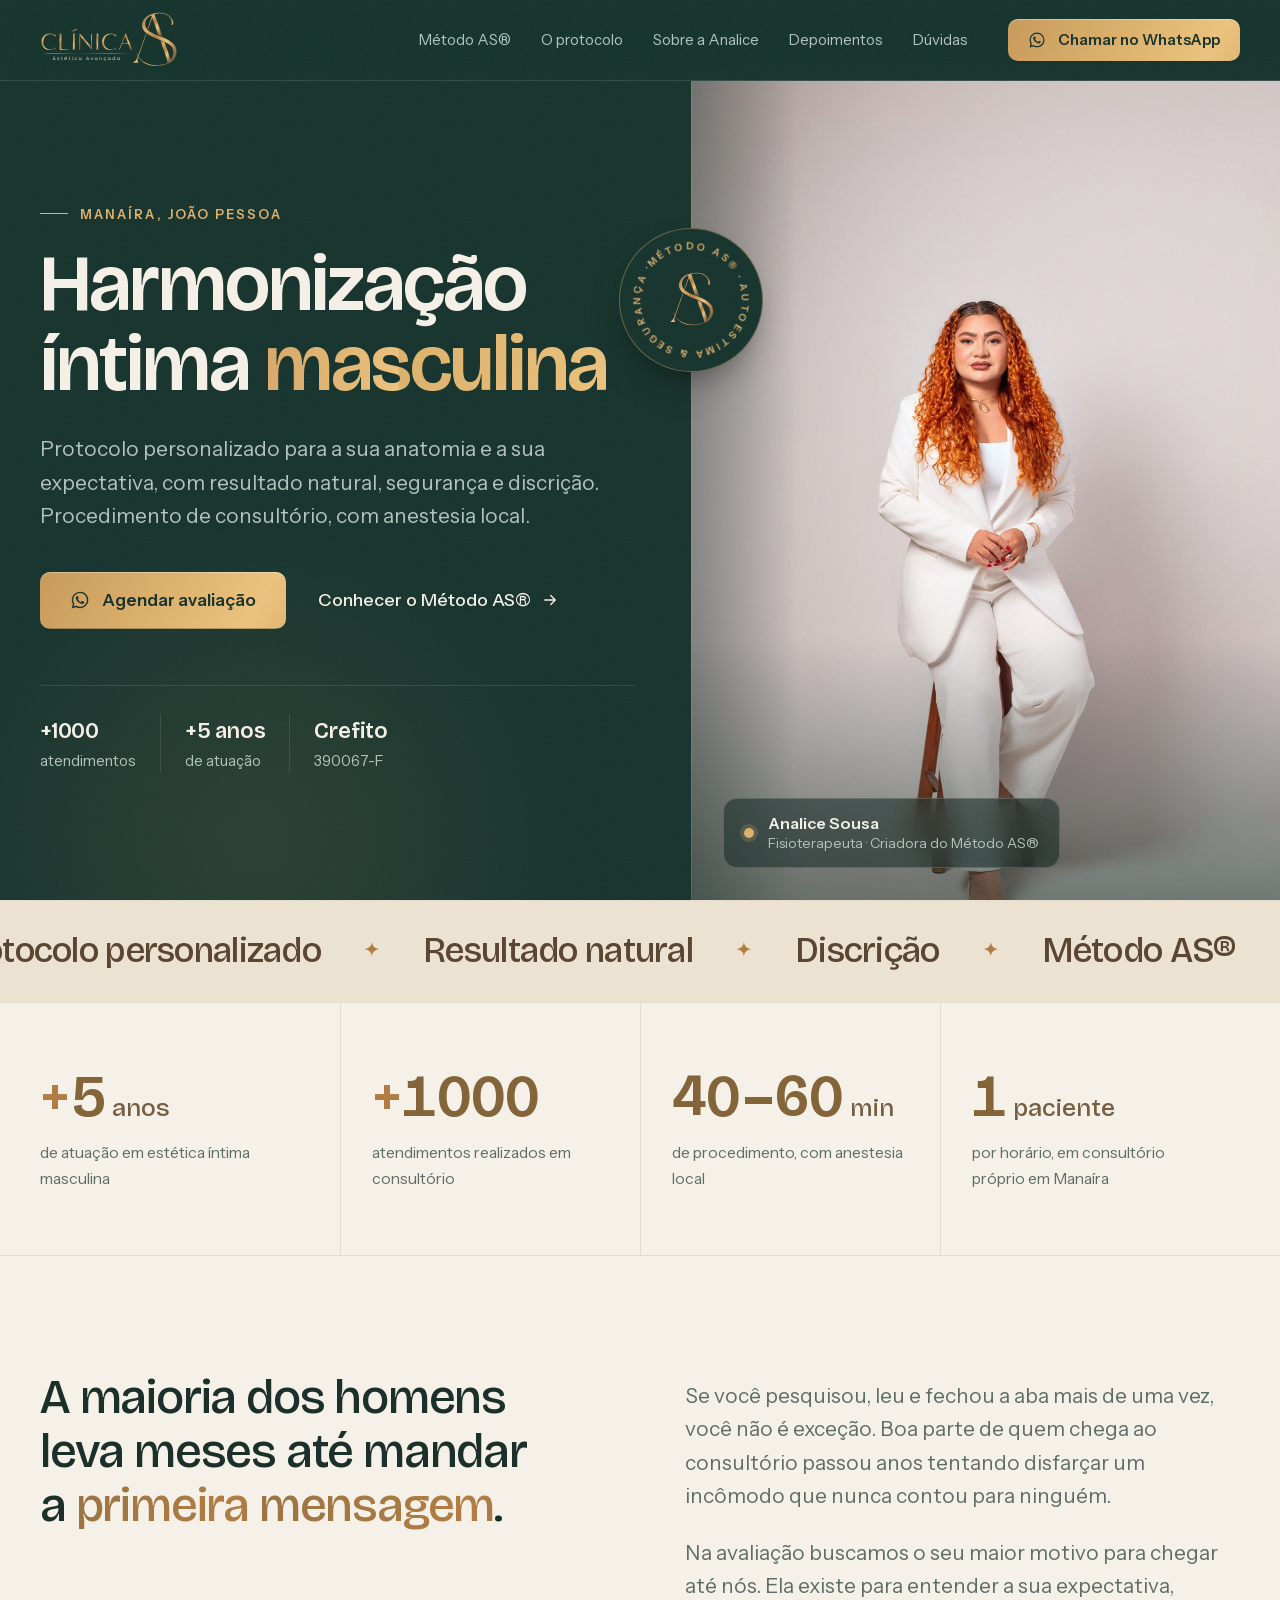
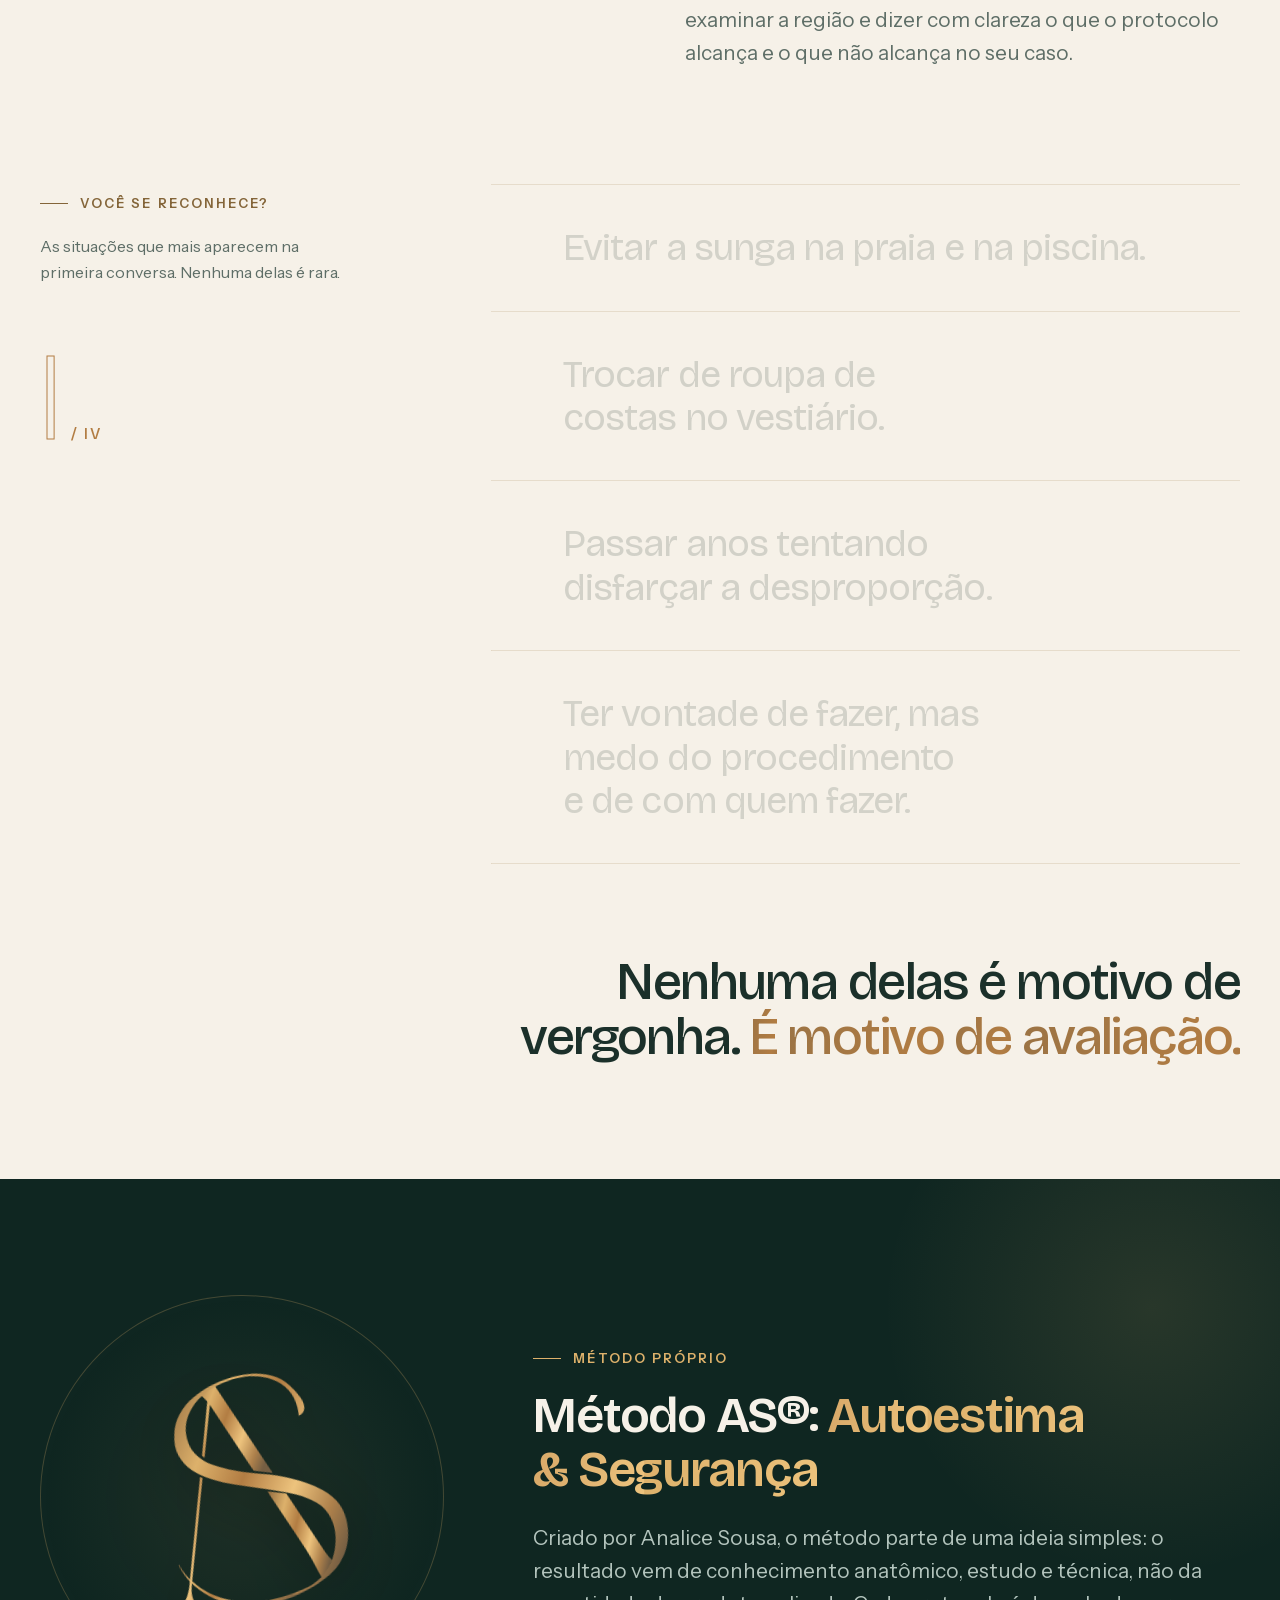
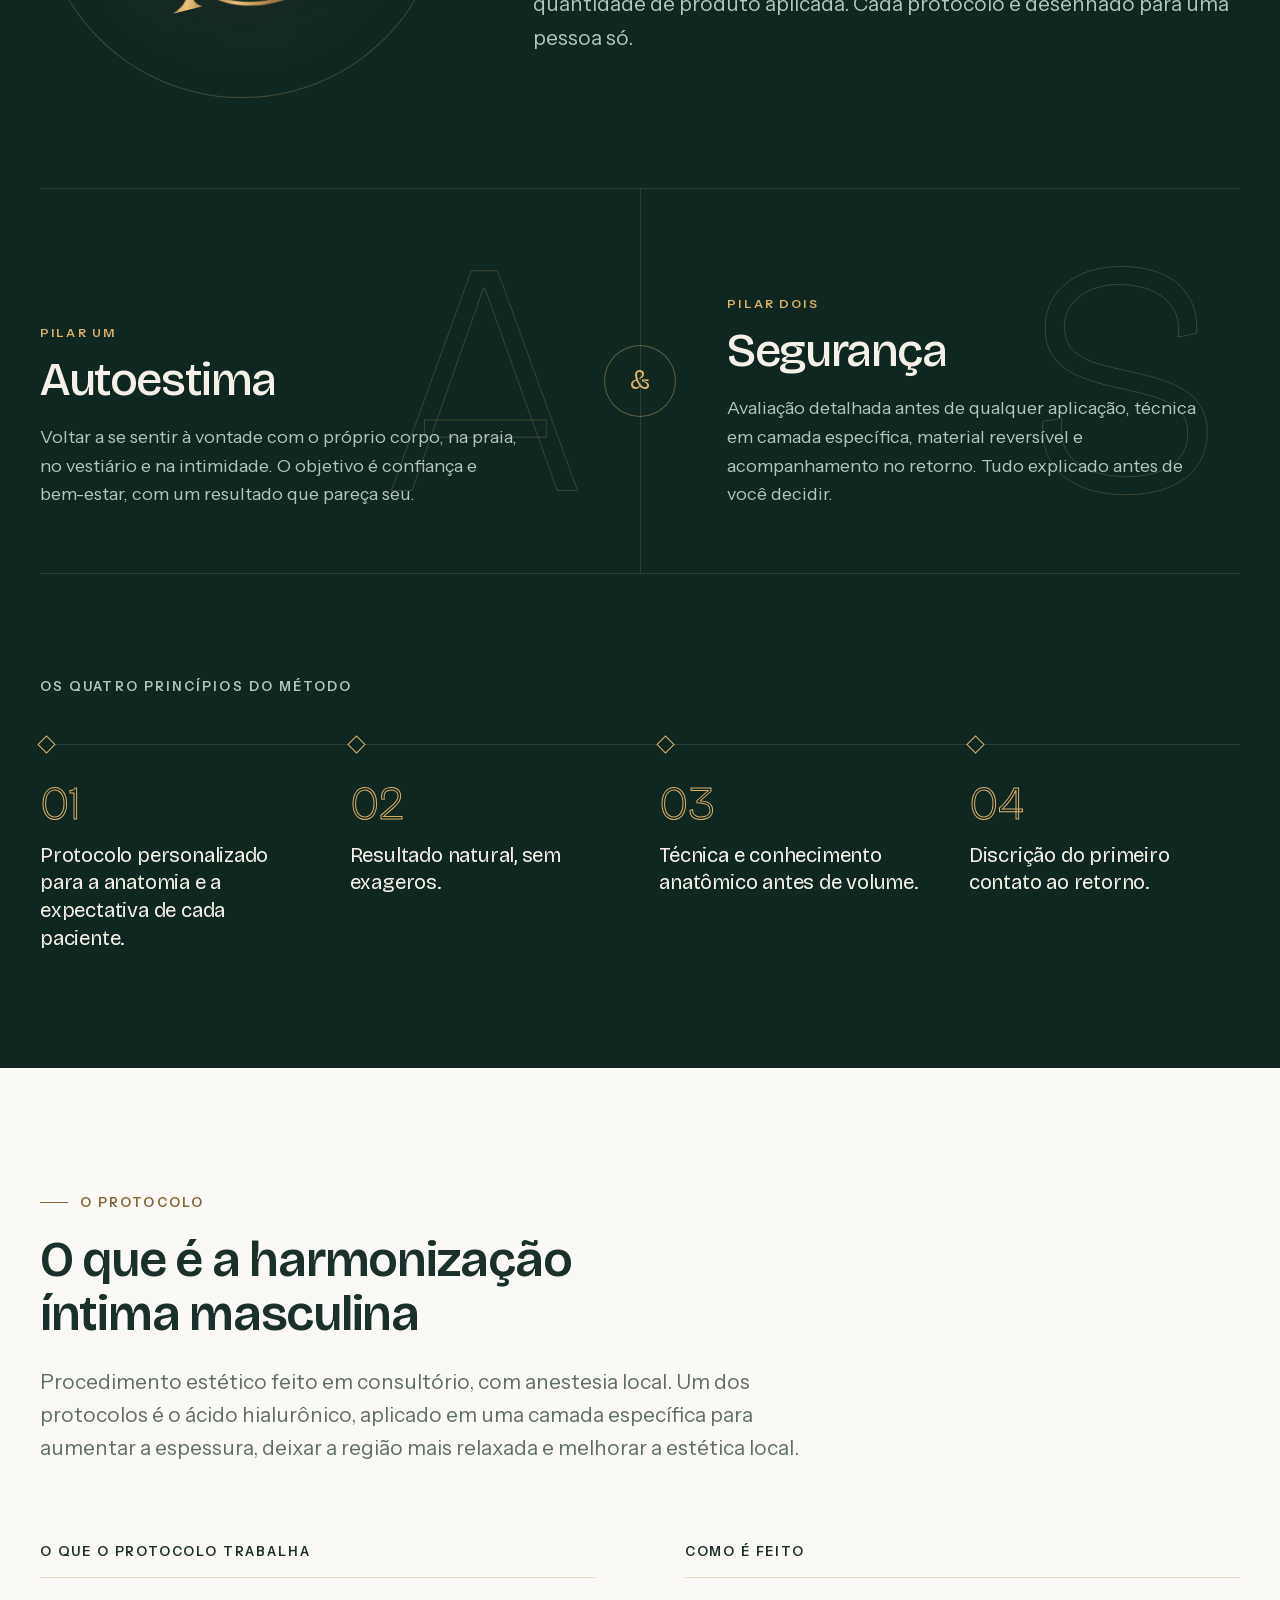
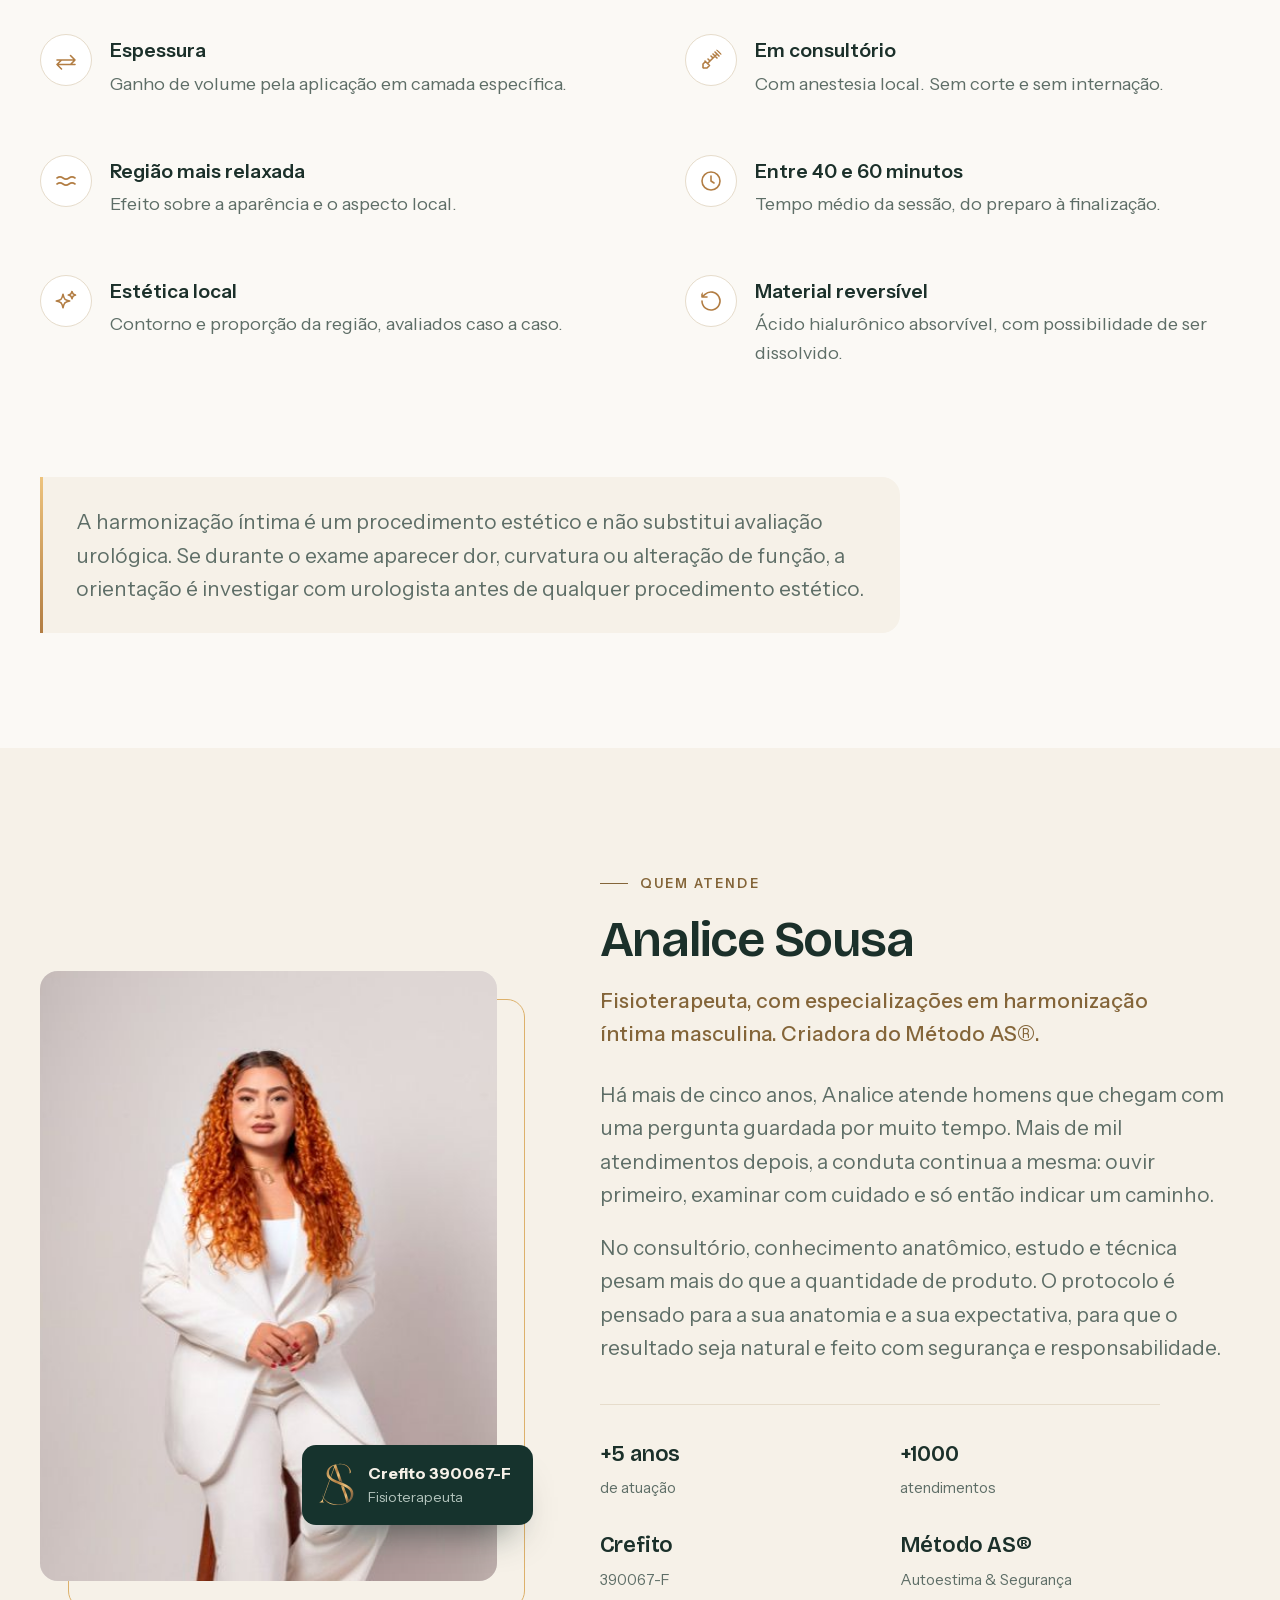
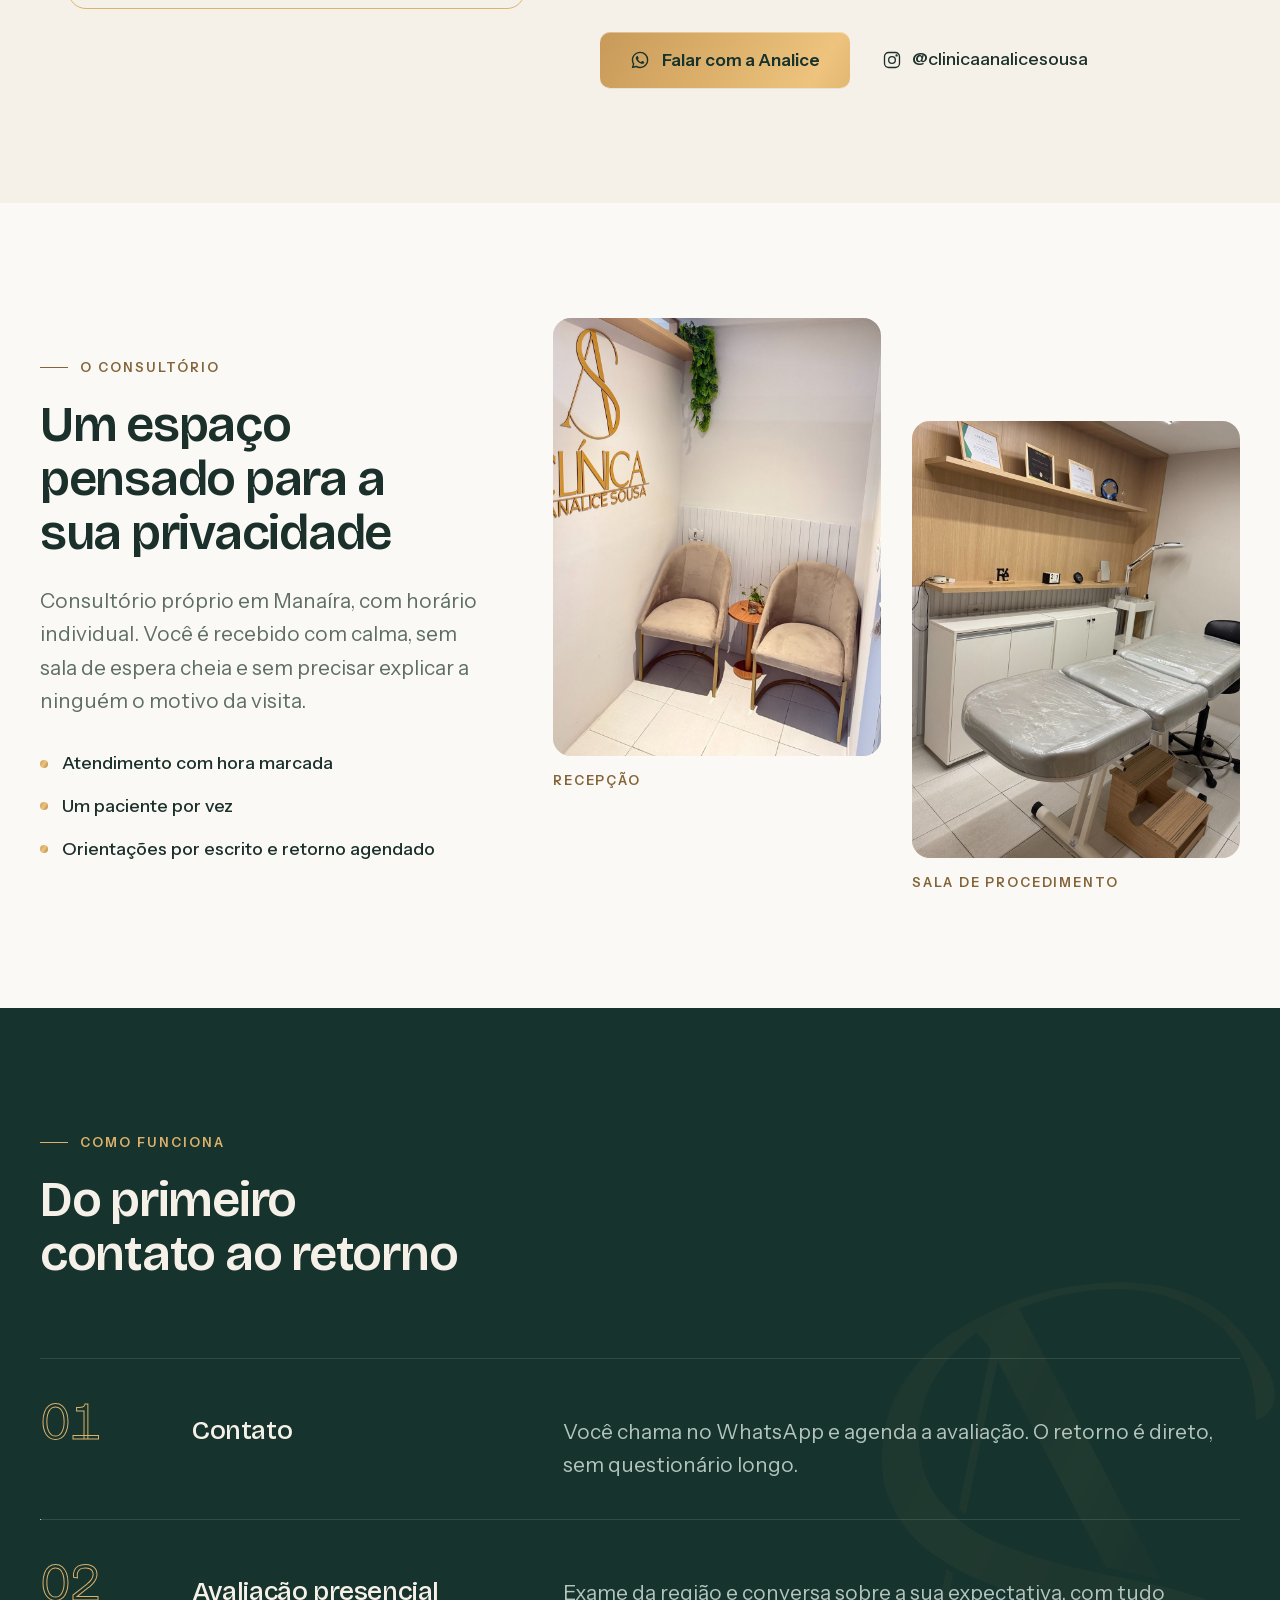
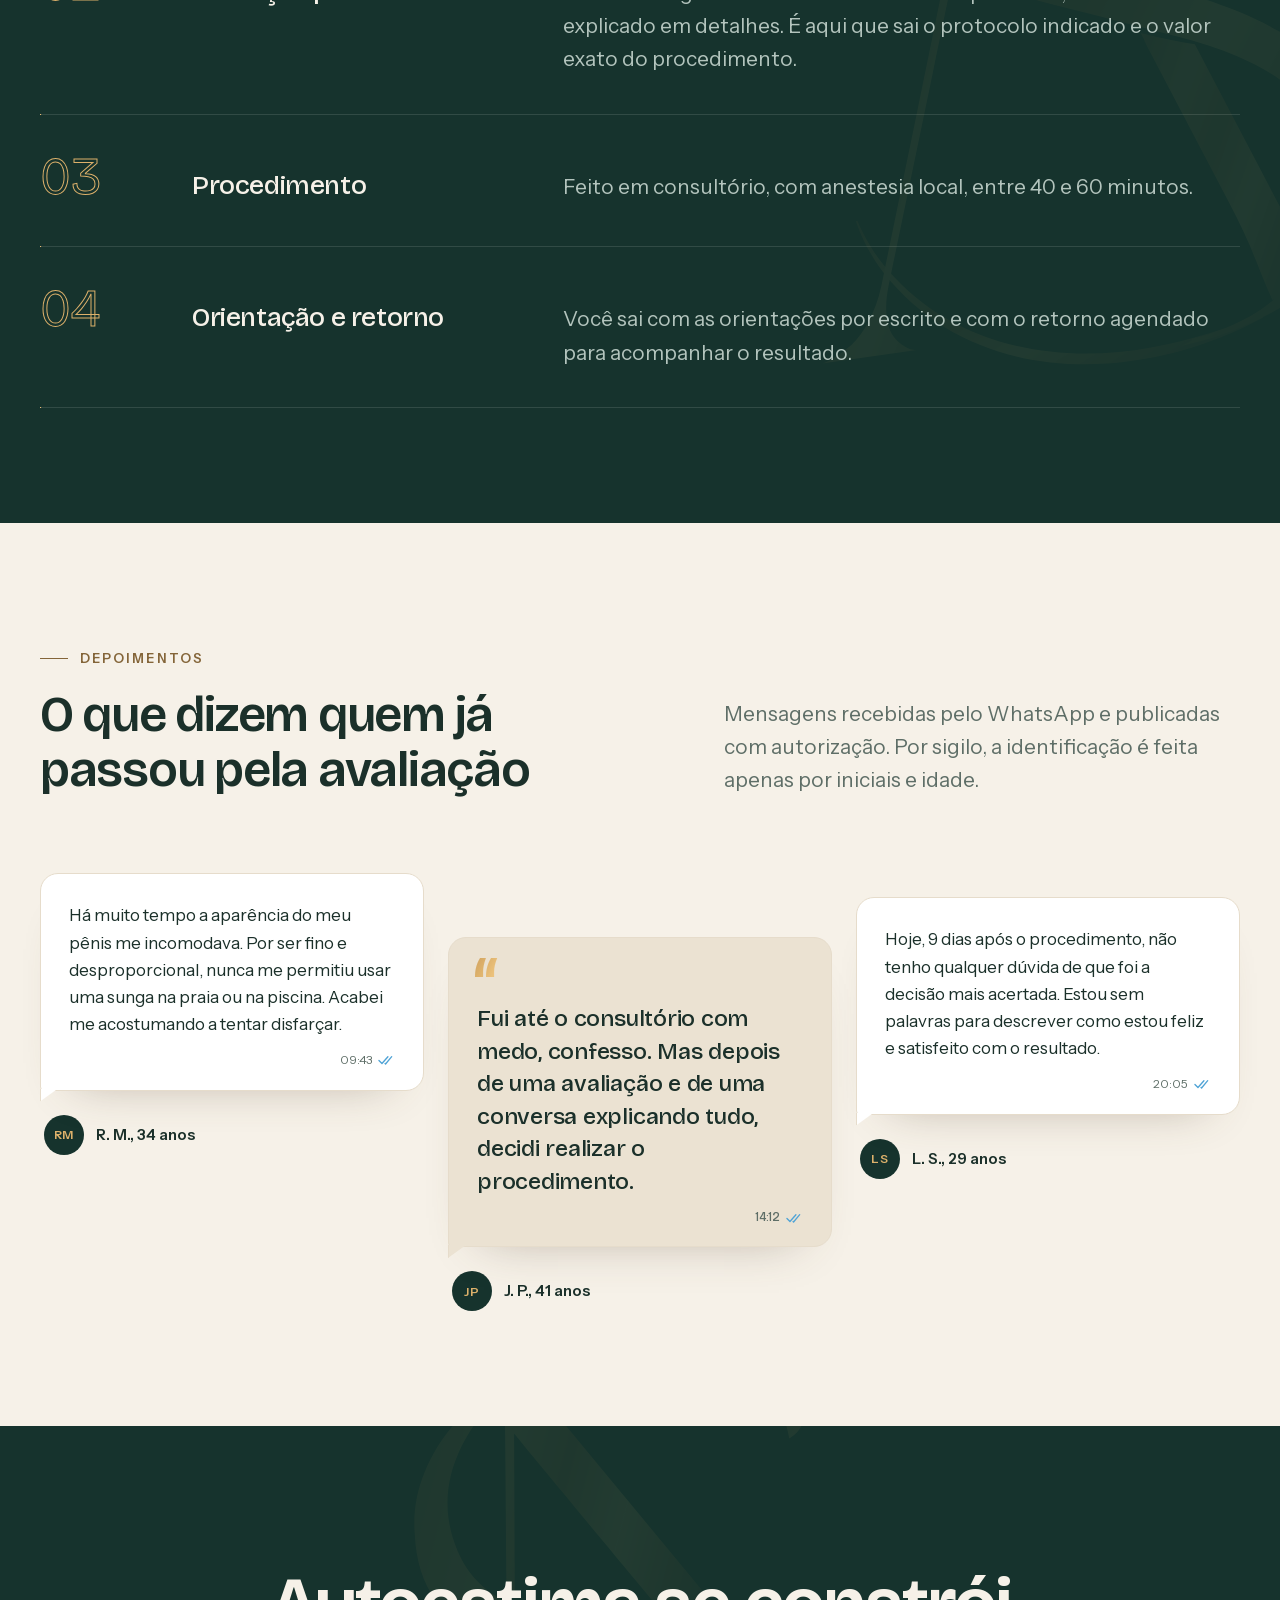
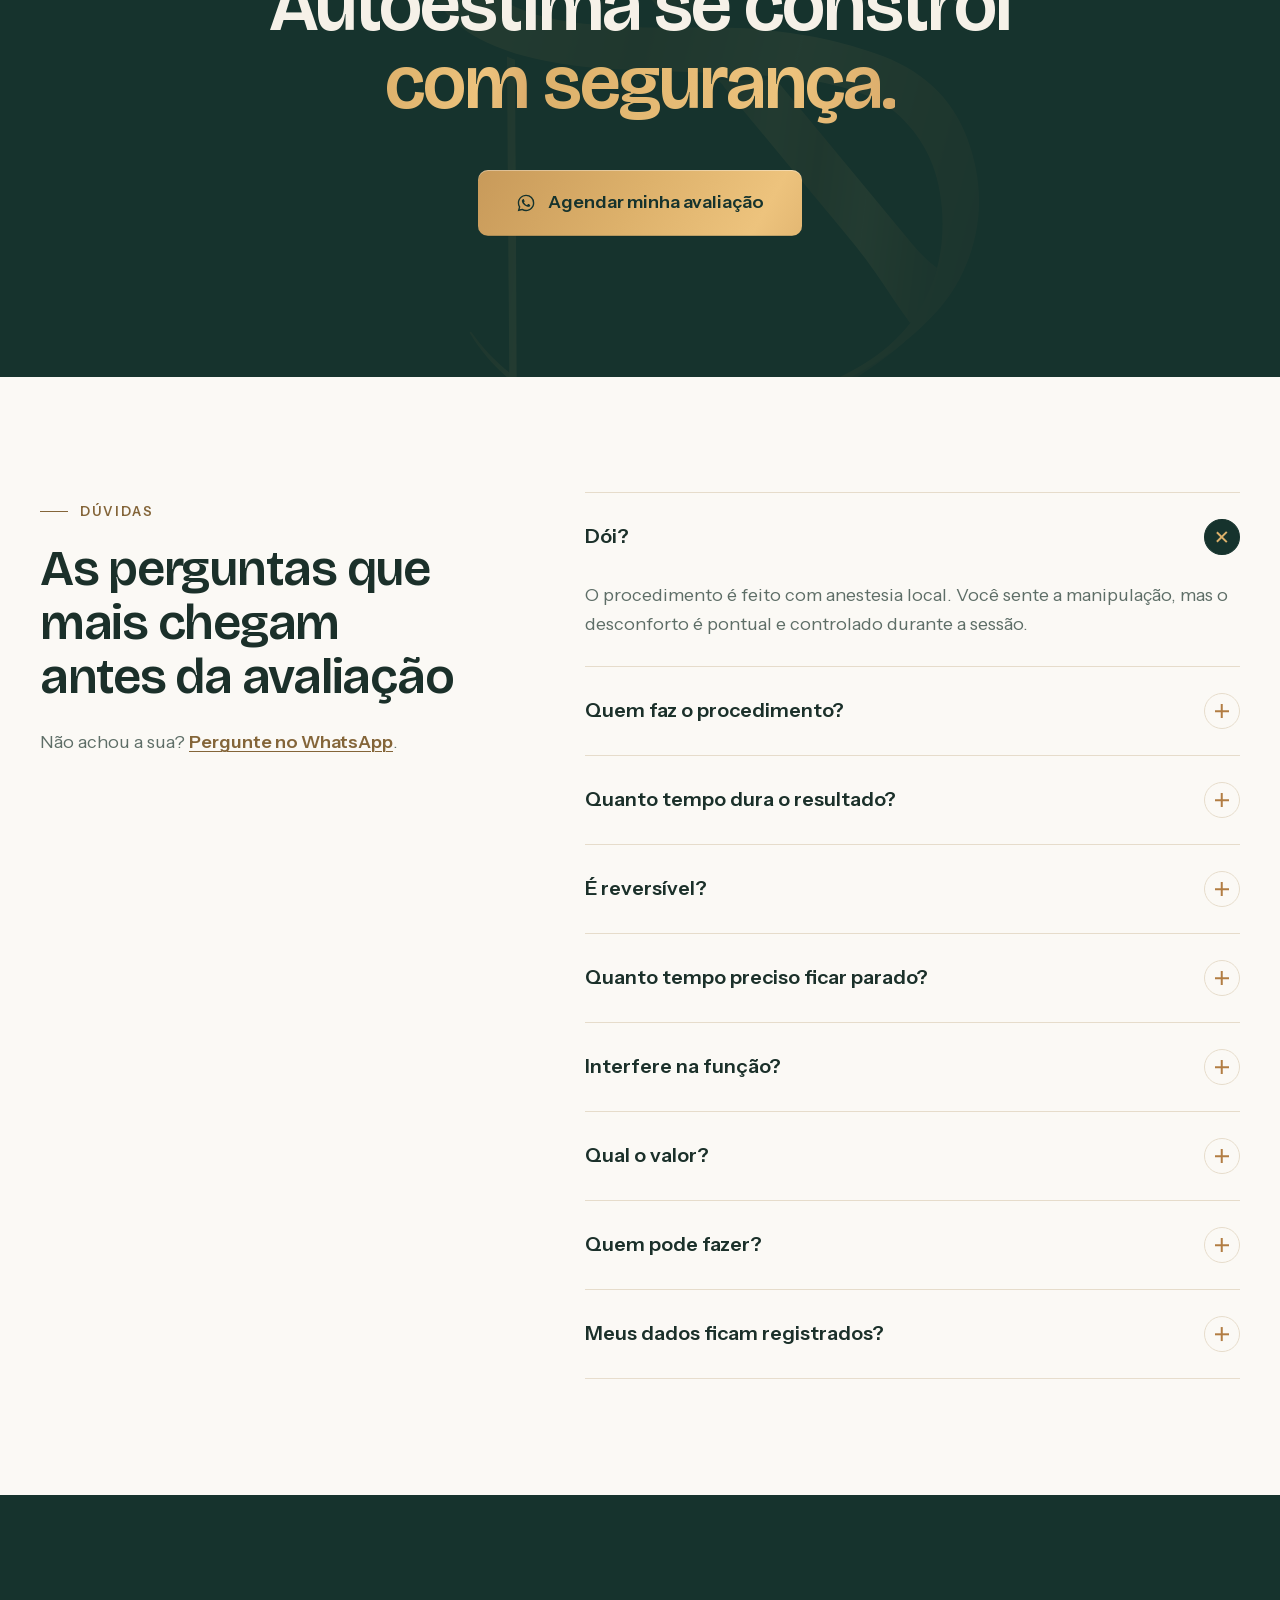
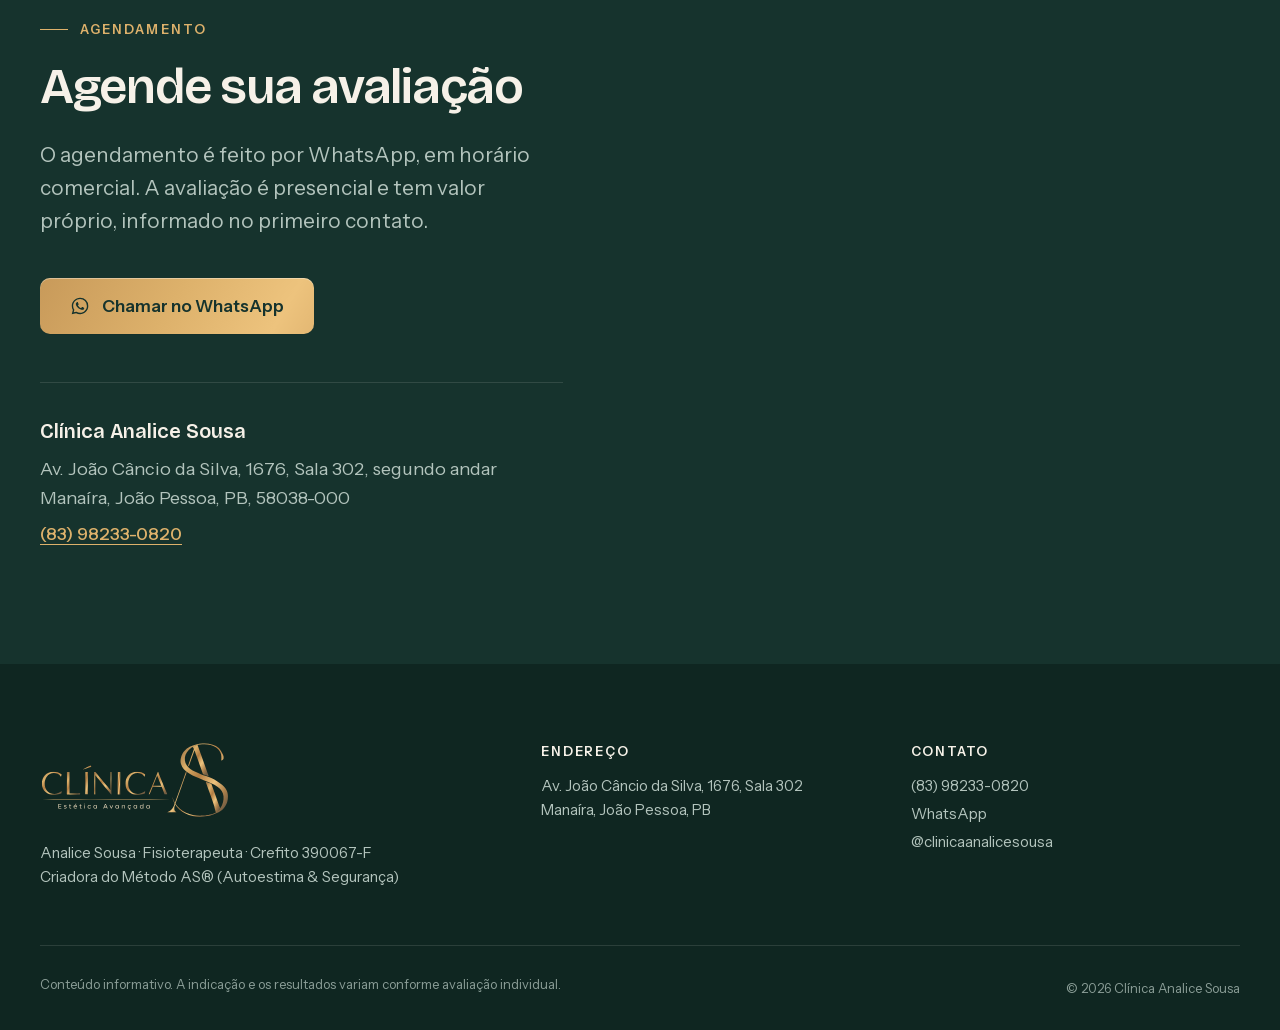
==== commit 28f3af05: "Add Google Tag Manager scripts to index.html" ====
--- a/site/index.html
+++ b/site/index.html
@@ -1,6 +1,13 @@
 <!DOCTYPE html>
 <html lang="pt-BR">
 <head>
+  <!-- Google Tag Manager -->
+<script>(function(w,d,s,l,i){w[l]=w[l]||[];w[l].push({'gtm.start':
+new Date().getTime(),event:'gtm.js'});var f=d.getElementsByTagName(s)[0],
+j=d.createElement(s),dl=l!='dataLayer'?'&l='+l:'';j.async=true;j.src=
+'https://www.googletagmanager.com/gtm.js?id='+i+dl;f.parentNode.insertBefore(j,f);
+})(window,document,'script','dataLayer','GTM-KN96L6Z9');</script>
+<!-- End Google Tag Manager -->
   <meta charset="UTF-8">
   <meta name="viewport" content="width=device-width, initial-scale=1.0">
   <title>Harmonização Íntima Masculina | Clínica Analice Sousa — Manaíra, João Pessoa</title>
@@ -45,6 +52,10 @@
   </script>
 </head>
 <body>
+  <!-- Google Tag Manager (noscript) -->
+<noscript><iframe src="https://www.googletagmanager.com/ns.html?id=GTM-KN96L6Z9"
+height="0" width="0" style="display:none;visibility:hidden"></iframe></noscript>
+<!-- End Google Tag Manager (noscript) -->
 
   <a class="skip-link" href="#conteudo">Pular para o conteúdo</a>
 
@@ -207,7 +218,7 @@
           <h2 class="welcome__title" data-split>A maioria dos homens leva meses até mandar a <em class="text-gold-dark">primeira mensagem</em>.</h2>
           <div class="welcome__text" data-reveal-group>
             <p>Se você pesquisou, leu e fechou a aba mais de uma vez, você não é exceção. Boa parte de quem chega ao consultório passou anos tentando disfarçar um incômodo que nunca contou para ninguém.</p>
-            <p>Na avaliação você não precisa justificar o motivo. Ela existe para entender a sua expectativa, examinar a região e dizer com clareza o que o protocolo alcança e o que não alcança no seu caso.</p>
+            <p>Na avaliação buscamos o seu maior motivo para chegar até nós. Ela existe para entender a sua expectativa, examinar a região e dizer com clareza o que o protocolo alcança e o que não alcança no seu caso.</p>
           </div>
         </div>
 
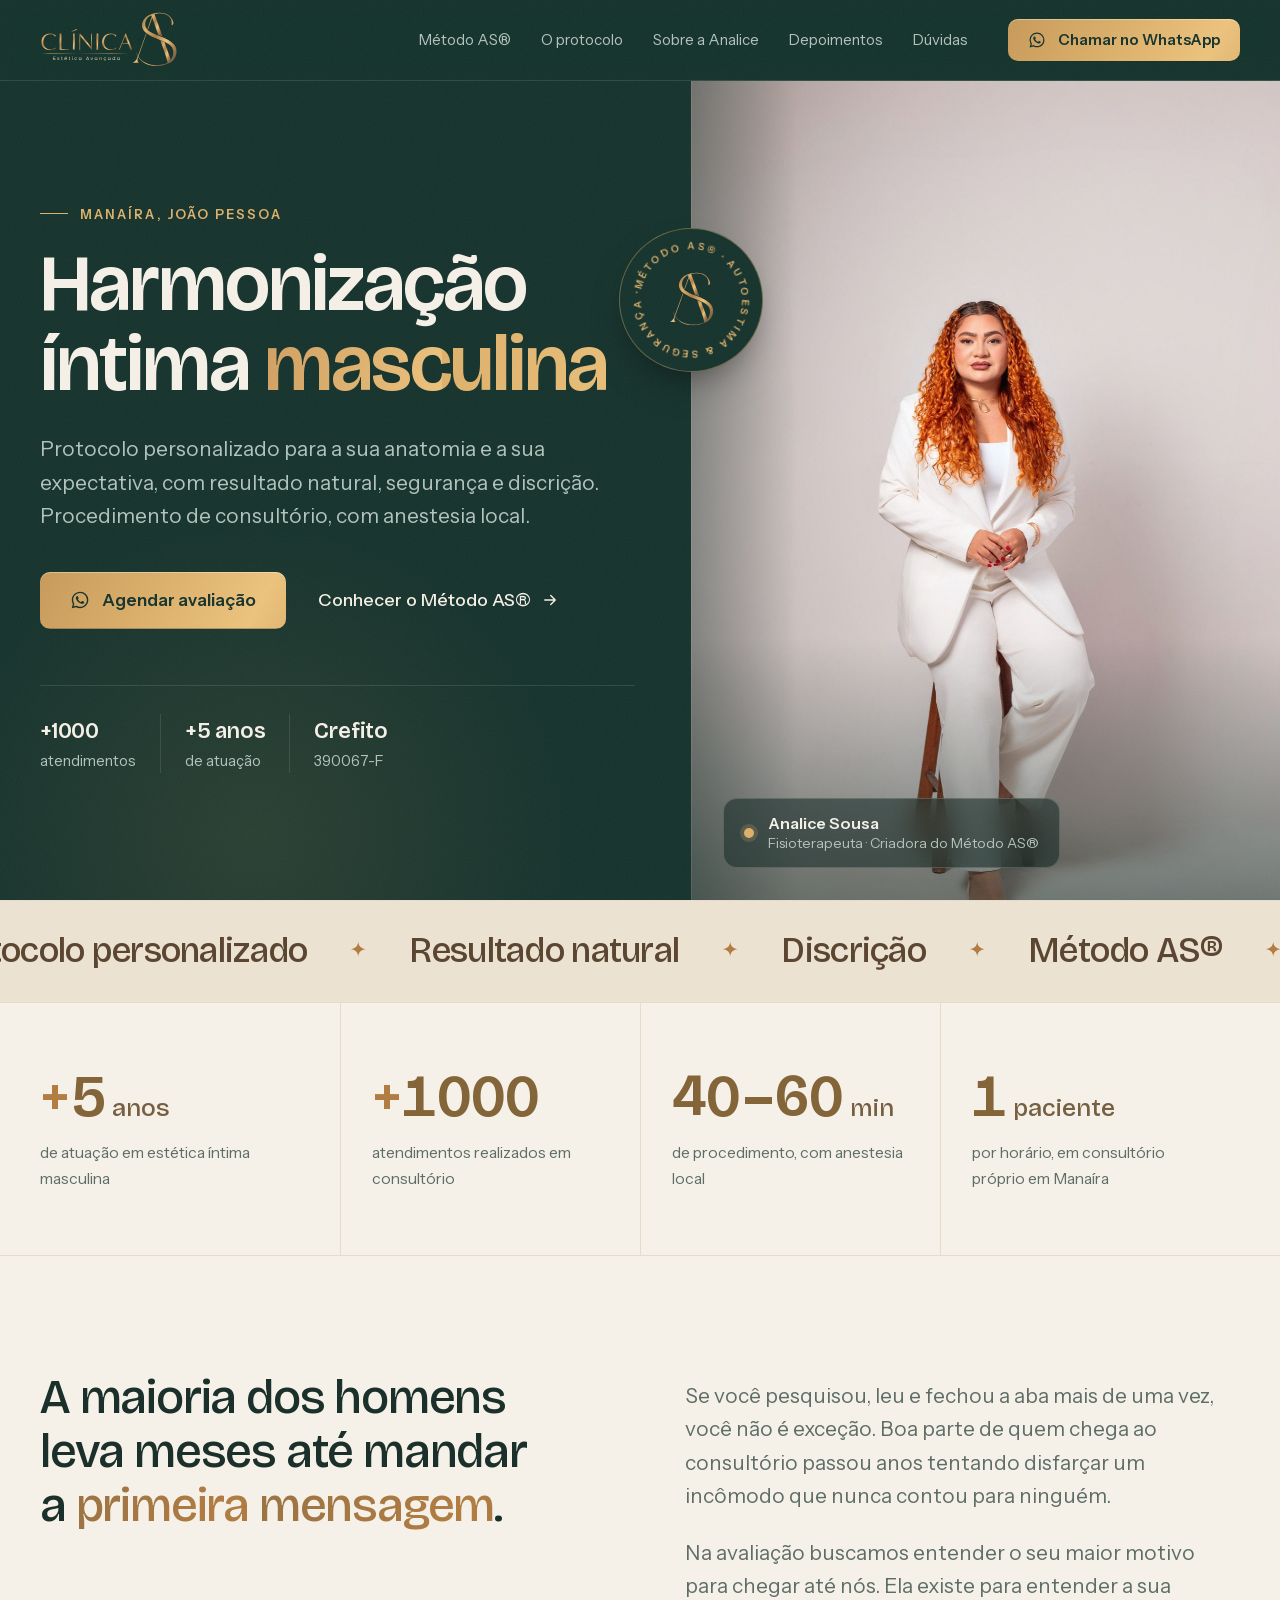
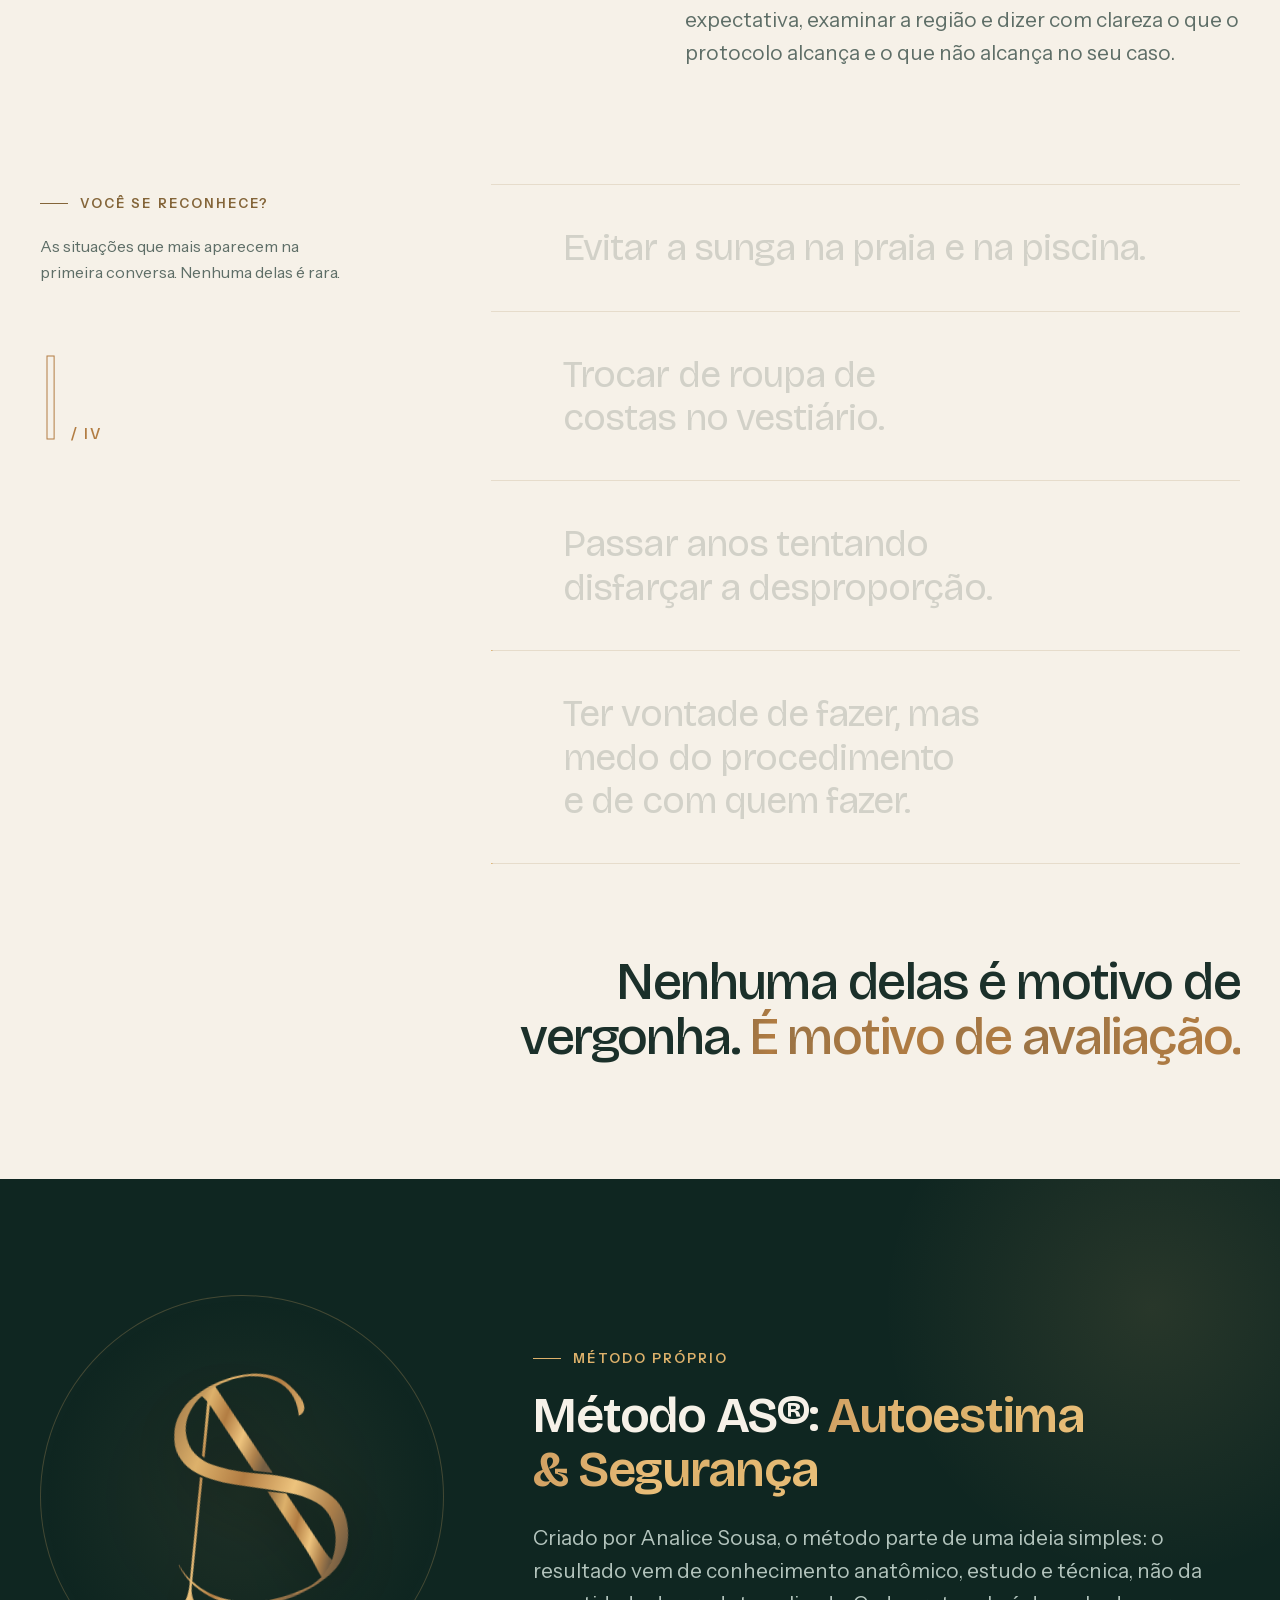
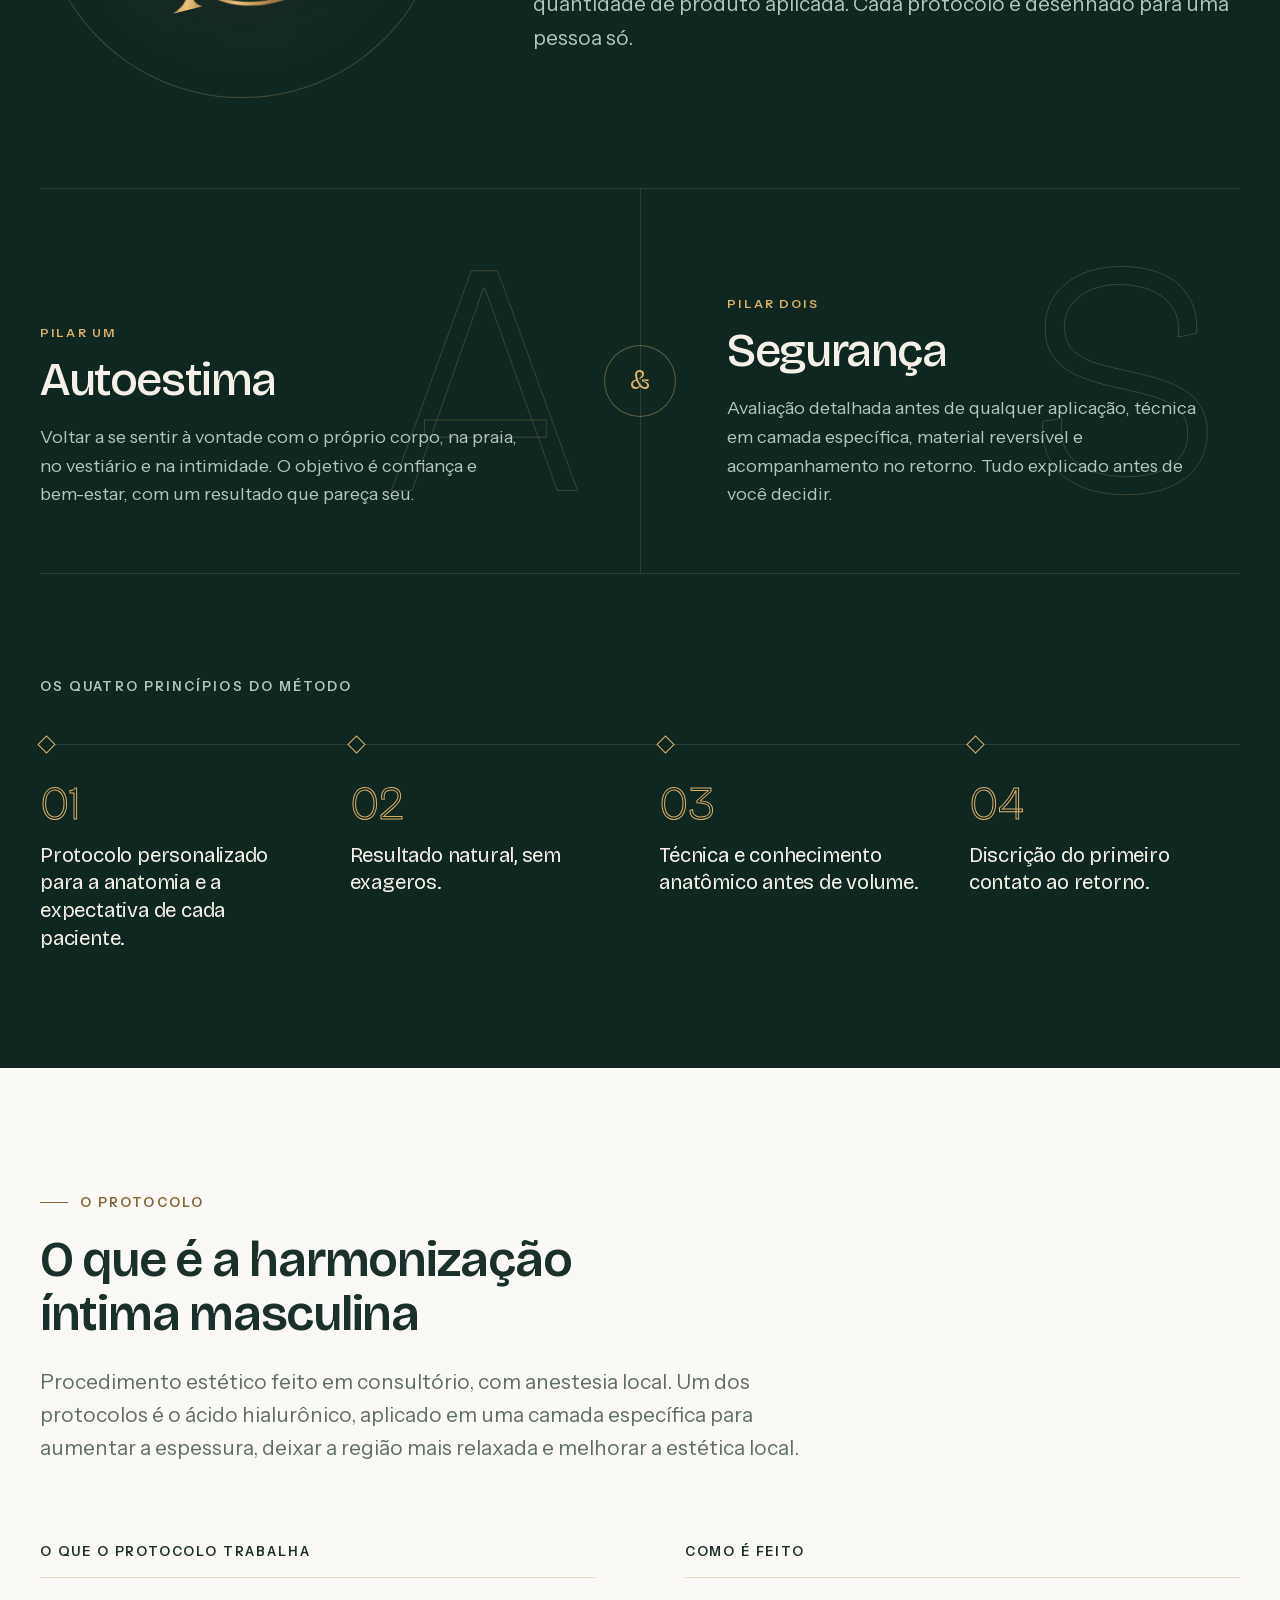
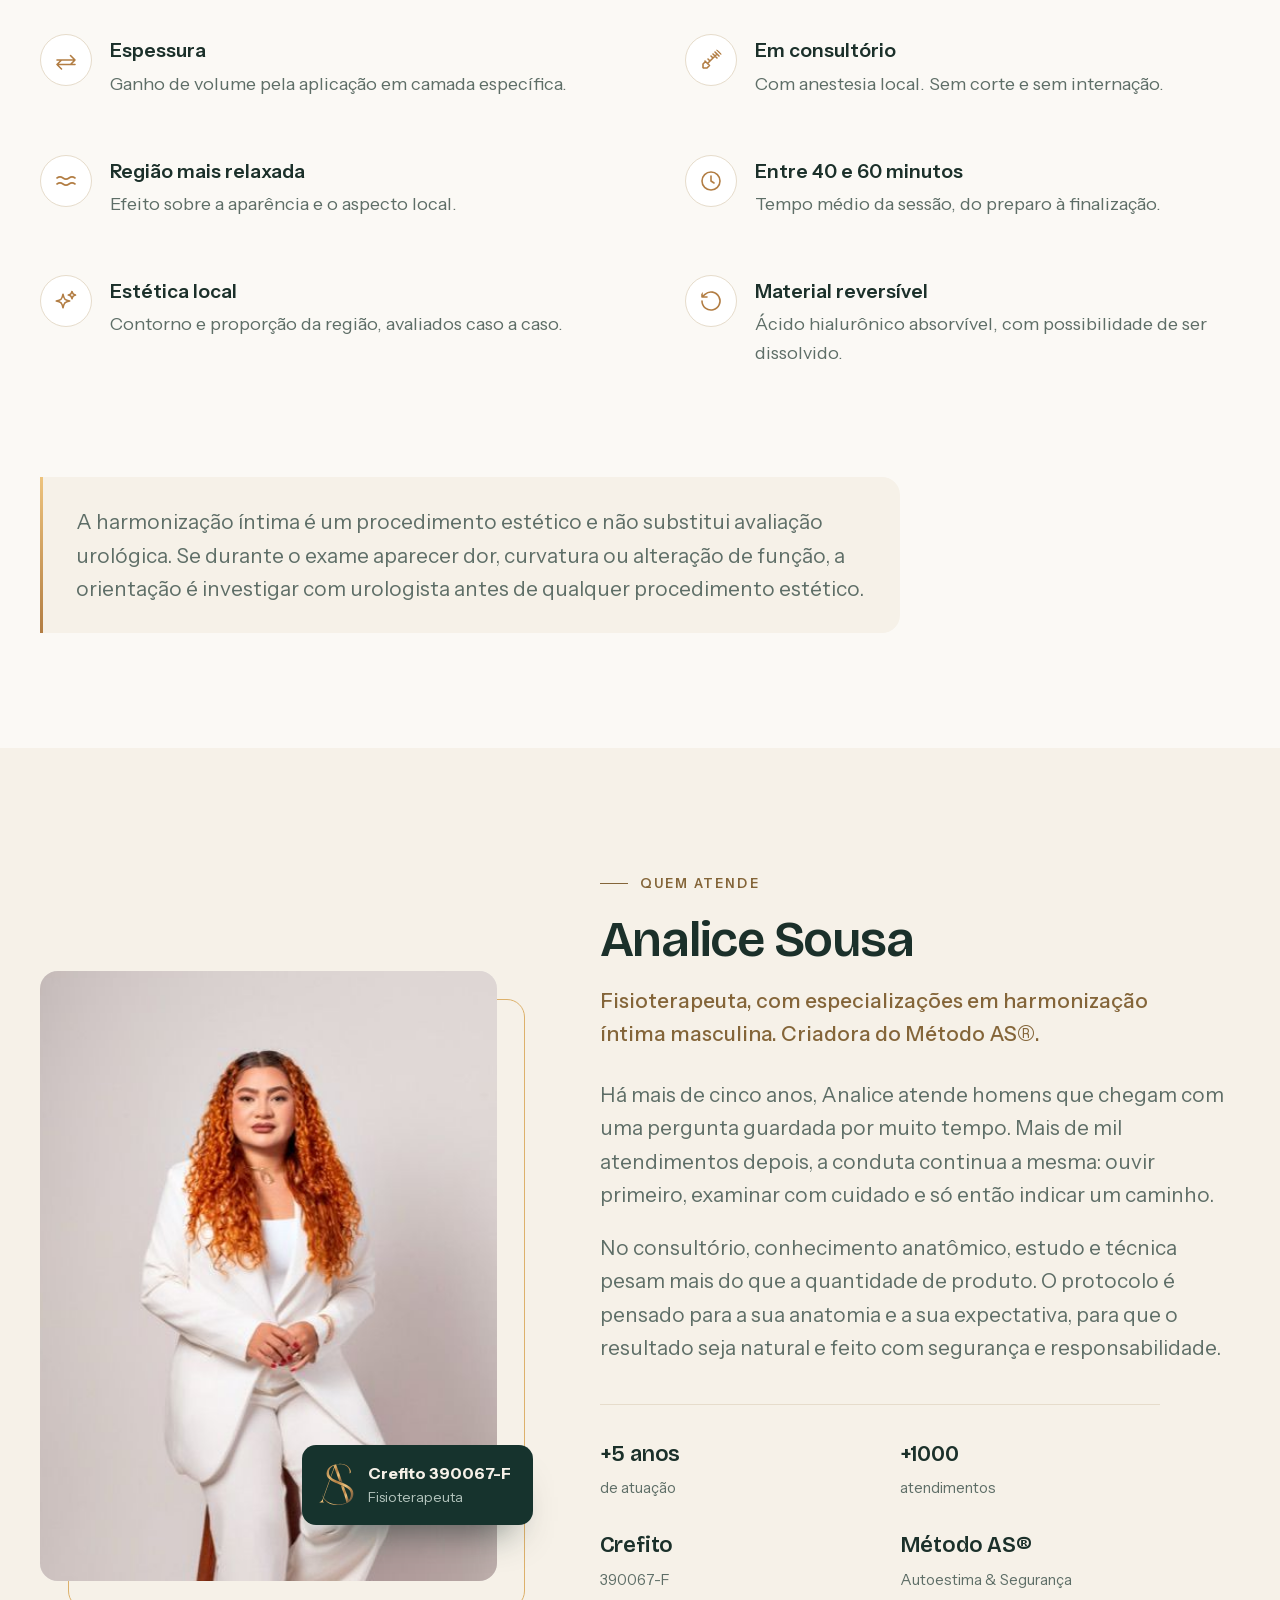
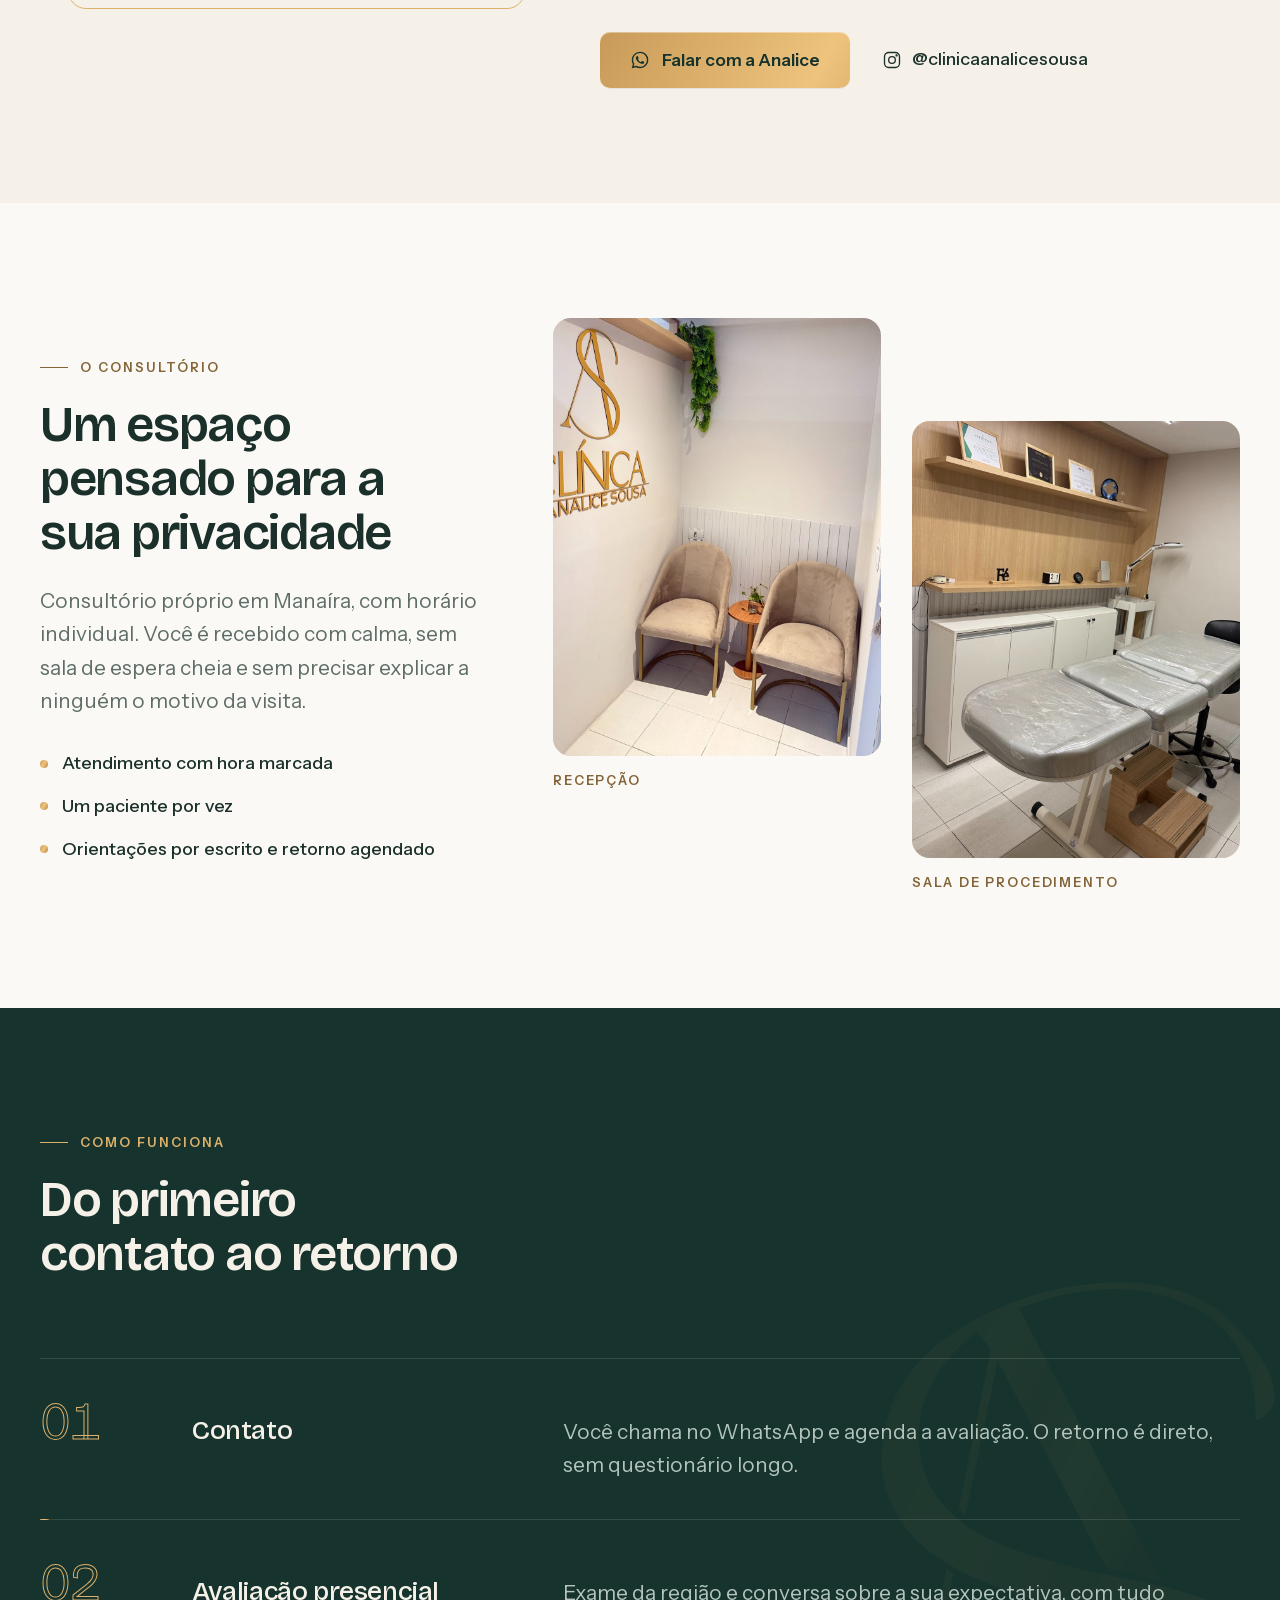
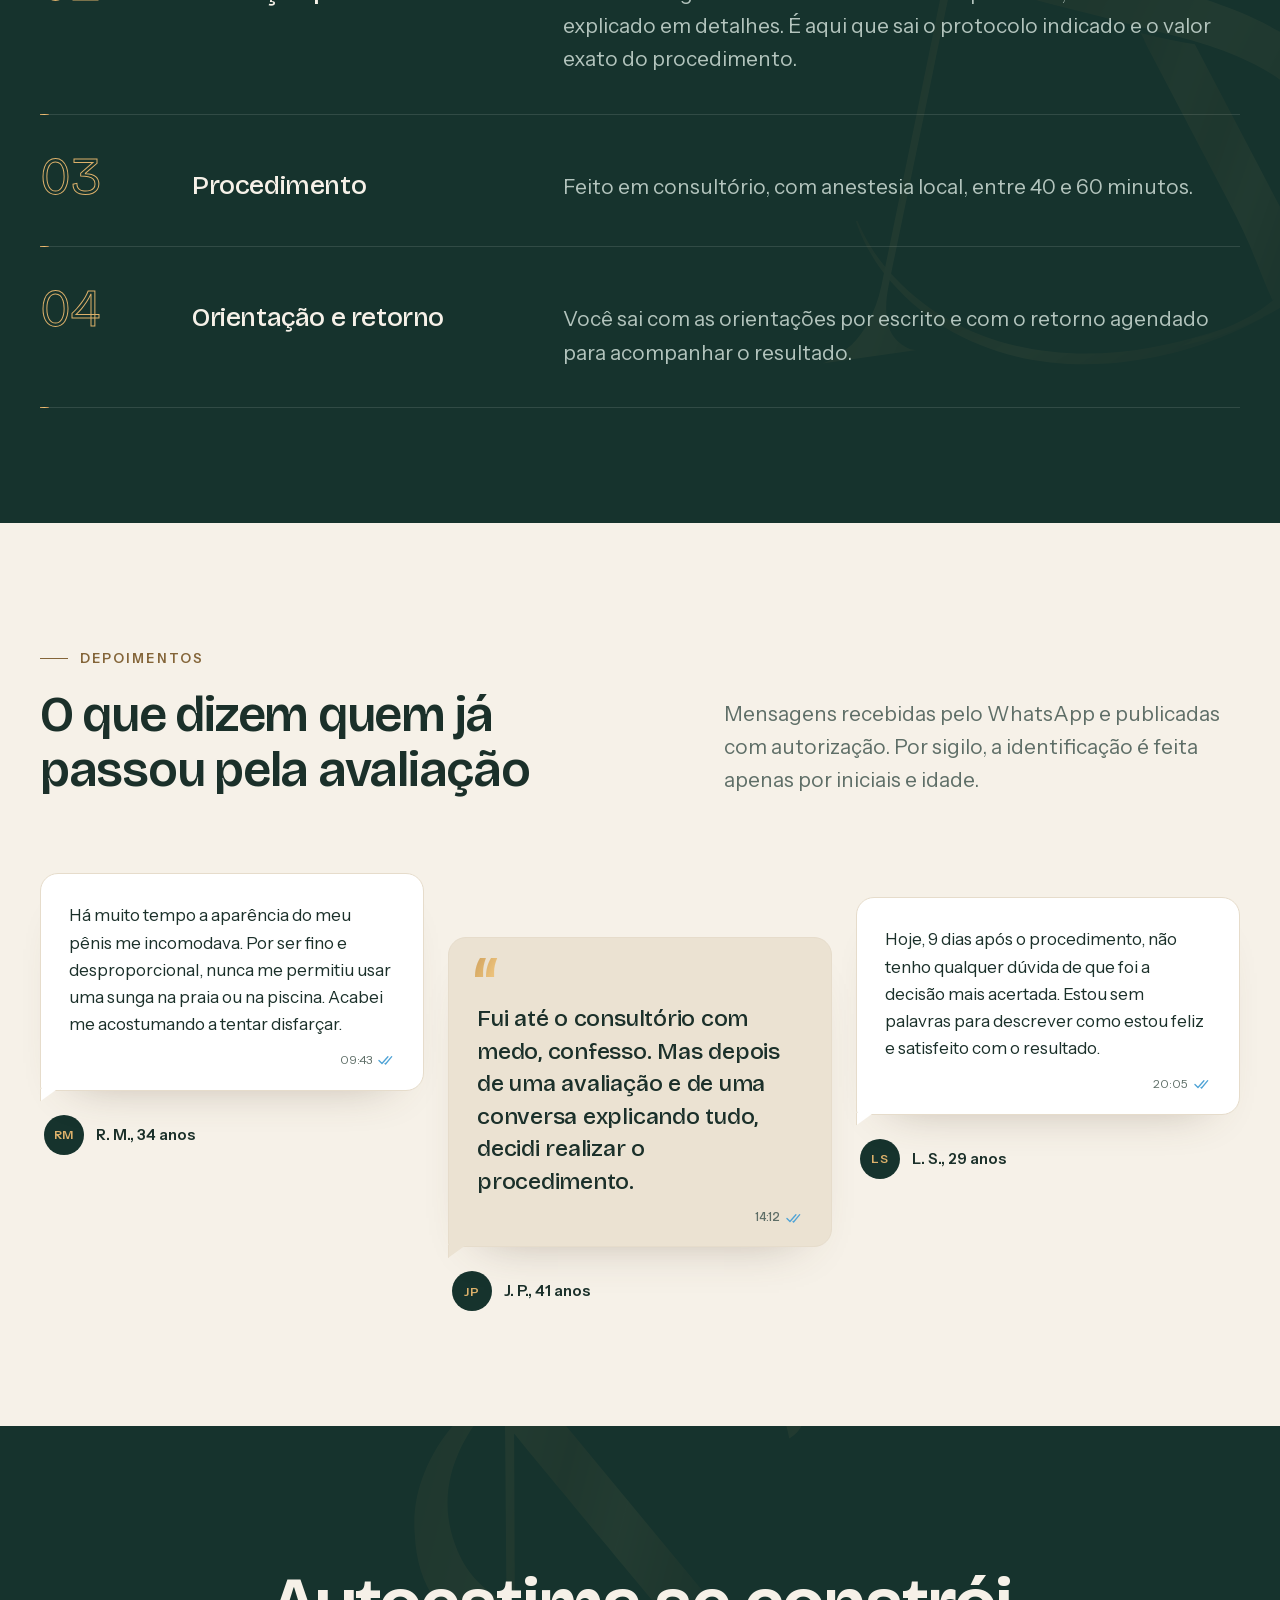
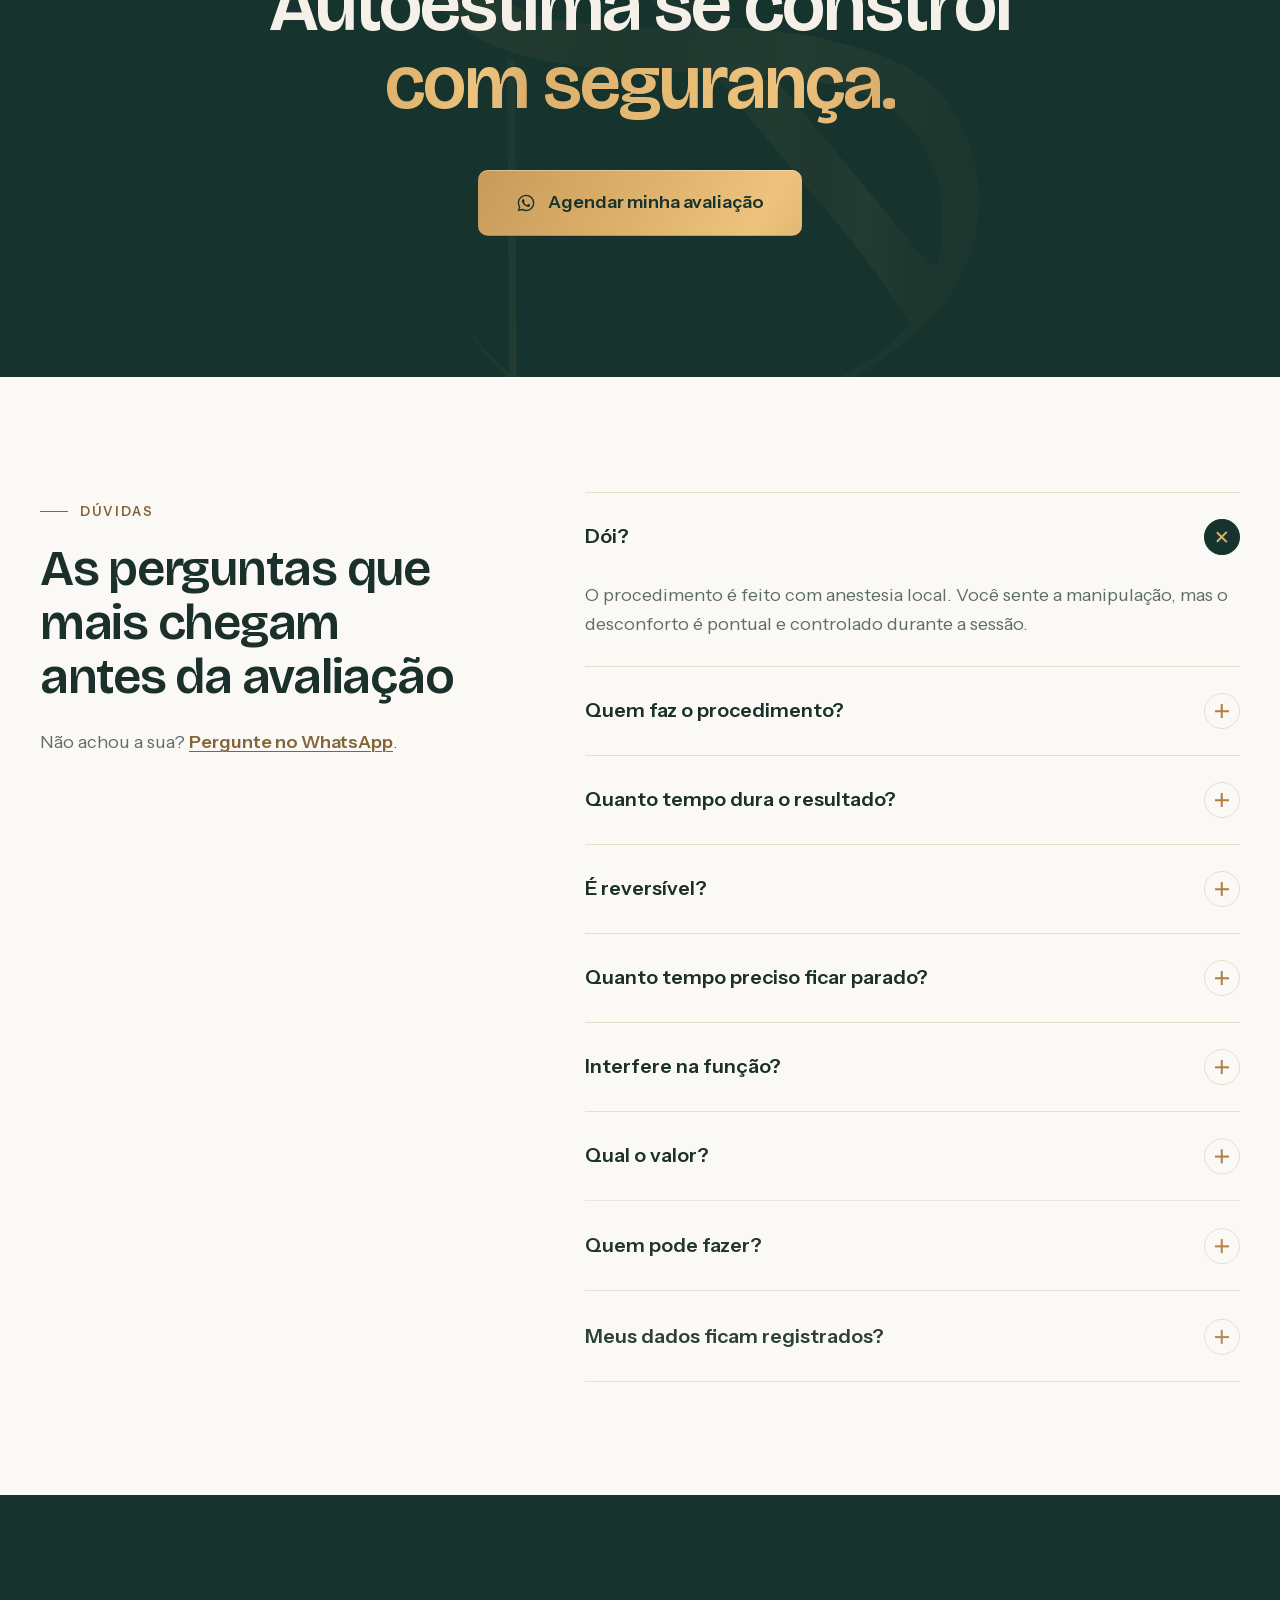
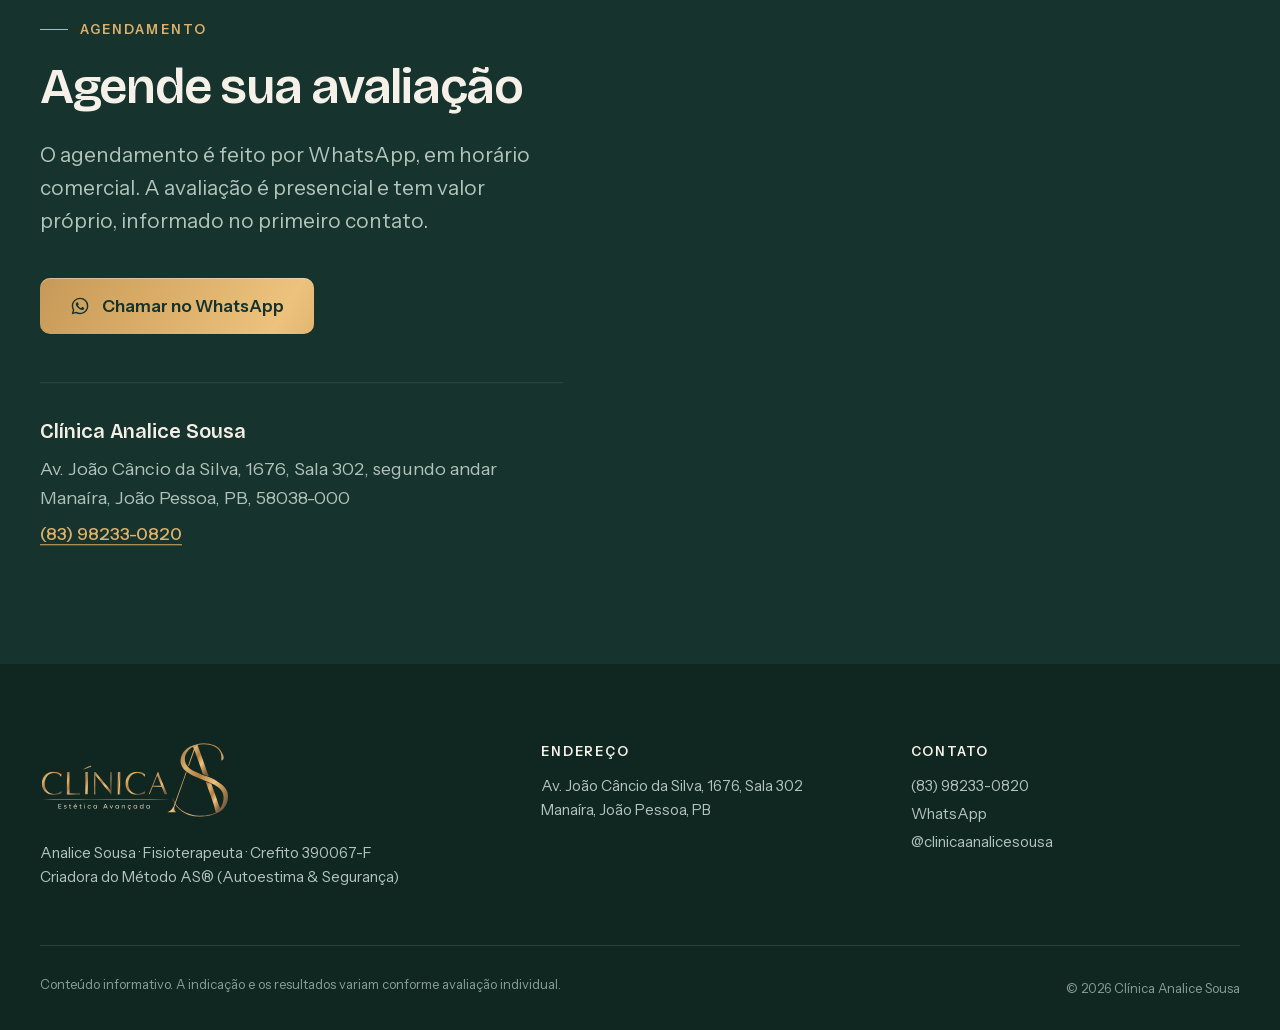
==== commit bc98f26d: "Refine wording in evaluation paragraph" ====
--- a/site/index.html
+++ b/site/index.html
@@ -218,7 +218,7 @@
           <h2 class="welcome__title" data-split>A maioria dos homens leva meses até mandar a <em class="text-gold-dark">primeira mensagem</em>.</h2>
           <div class="welcome__text" data-reveal-group>
             <p>Se você pesquisou, leu e fechou a aba mais de uma vez, você não é exceção. Boa parte de quem chega ao consultório passou anos tentando disfarçar um incômodo que nunca contou para ninguém.</p>
-            <p>Na avaliação buscamos o seu maior motivo para chegar até nós. Ela existe para entender a sua expectativa, examinar a região e dizer com clareza o que o protocolo alcança e o que não alcança no seu caso.</p>
+            <p>Na avaliação buscamos entender o seu maior motivo para chegar até nós. Ela existe para entender a sua expectativa, examinar a região e dizer com clareza o que o protocolo alcança e o que não alcança no seu caso.</p>
           </div>
         </div>
 
